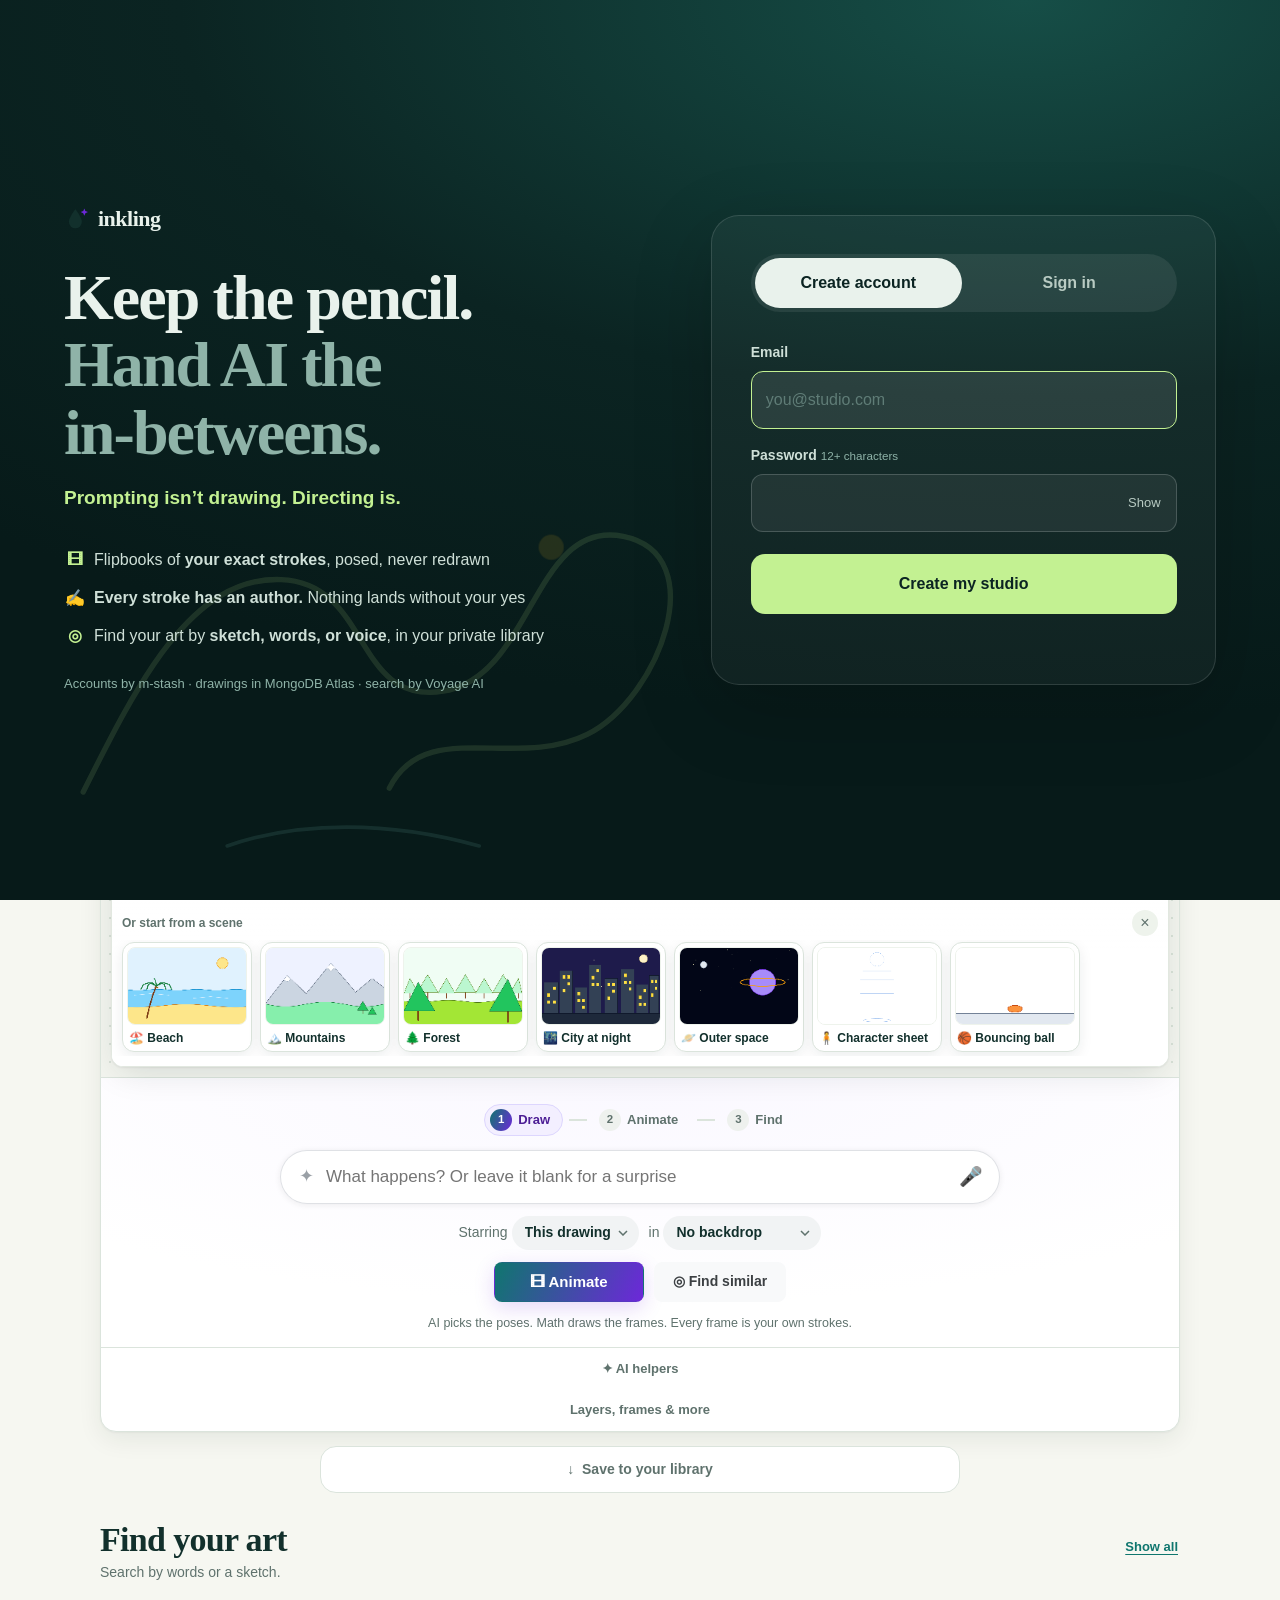
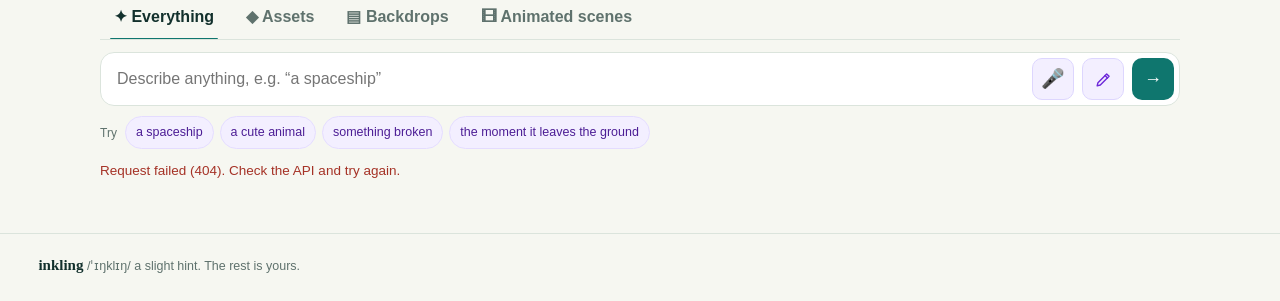
==== studio.html @ b70d3c66 "Draw → Animate → Find: one rhythm, one primary button, a calmer phone layout - A three-step guide ab" ====
<!DOCTYPE html>
<html lang="en">
<head>
  <meta charset="UTF-8">
  <meta name="viewport" content="width=device-width, initial-scale=1, viewport-fit=cover">
  <meta name="theme-color" content="#f6f7f1">
  <meta name="description" content="Keep the pencil. Hand AI the in-betweens. Inkling poses your own strokes into flipbooks, finds your art by sketch, and shows who made every line.">
  <title>Inkling: AI that works for your pencil</title>
  <link rel="canonical" href="__ORIGIN__/">
  <meta name="keywords" content="AI animation, flipbook, drawing app, sketch search, AI art tools for artists, MongoDB Atlas Vector Search, Voyage AI, multimodal embeddings, Gemini">
  <script type="application/ld+json">{"@context":"https://schema.org","@type":"WebApplication","name":"Inkling","alternateName":"Inkling: AI that works for your pencil","url":"__ORIGIN__/","image":"__ORIGIN__/og.png","applicationCategory":"DesignApplication","operatingSystem":"Any (web browser)","browserRequirements":"A modern browser; works with finger, stylus, or mouse","description":"Keep the pencil. Hand AI the in-betweens. Inkling poses your own strokes into flipbooks, finds your art by sketch with Voyage AI and MongoDB Atlas Vector Search, and shows who made every line.","featureList":["Flipbooks of your exact strokes: Gemini picks the keyframes, math fills the in-betweens","Search your sketchbook by drawing or words (Voyage AI multimodal embeddings + MongoDB Atlas Vector Search)","Every stroke has an author: a live meter of your hand vs AI drafts","Non-destructive AI takes: compare, branch, keep, undo","Free effects (snow, rain, sparkles, confetti, bubbles) drawn by code","The Lab: edit any flipbook as p5.js code, or have AI write a sketch over your strokes"],"isAccessibleForFree":true,"sameAs":["https://github.com/ranfysvalle02/mdb-animations"]}</script>
  <meta property="og:type" content="website">
  <meta property="og:site_name" content="Inkling">
  <meta property="og:url" content="__ORIGIN__/">
  <meta property="og:title" content="Inkling: AI that works for your pencil">
  <meta property="og:description" content="You draw the moments that matter. AI handles everything in between: flipbooks of your exact strokes, never redrawn; search by sketch; every stroke has an author.">
  <meta property="og:image" content="__ORIGIN__/og.png">
  <meta property="og:image:width" content="1200">
  <meta property="og:image:height" content="630">
  <meta property="og:image:alt" content="Inkling on a phone: the drawing studio, and Little Fox replayed stroke by stroke at 89% your hand">
  <meta name="twitter:card" content="summary_large_image">
  <meta name="twitter:title" content="Inkling: AI that works for your pencil">
  <meta name="twitter:description" content="Keep the pencil. Hand AI the in-betweens. AI that choreographs your strokes instead of redrawing them.">
  <meta name="twitter:image" content="__ORIGIN__/og.png">
  <link rel="icon" href="data:image/svg+xml,%3Csvg xmlns='http://www.w3.org/2000/svg' viewBox='0 0 32 32'%3E%3Cpath d='M14 4C14 4 6 14 6 19.5a8 8 0 0 0 16 0C22 14 14 4 14 4z' fill='%23123b38'/%3E%3Cpath d='M25 3l1.3 3.2 3.2 1.3-3.2 1.3-1.3 3.2-1.3-3.2-3.2-1.3 3.2-1.3z' fill='%237c3aed'/%3E%3C/svg%3E">
  <link rel="manifest" href="/manifest.webmanifest">
  <link rel="apple-touch-icon" href="/icons/apple-touch-icon.png">
  <meta name="apple-mobile-web-app-capable" content="yes">
  <meta name="mobile-web-app-capable" content="yes">
  <meta name="apple-mobile-web-app-title" content="Inkling">
  <meta name="apple-mobile-web-app-status-bar-style" content="default">
  <link rel="stylesheet" href="/studio.css">
  <script src="/studio.js" defer></script>
</head>
<body>
  <header class="topbar">
    <a class="brand" href="/" aria-label="Inkling home">
      <svg class="brand-mark" viewBox="0 0 32 32" aria-hidden="true"><path d="M14 4C14 4 6 14 6 19.5a8 8 0 0 0 16 0C22 14 14 4 14 4z"/><path class="brand-spark" d="M25 3l1.3 3.2 3.2 1.3-3.2 1.3-1.3 3.2-1.3-3.2-3.2-1.3 3.2-1.3z"/></svg>
      <span class="wordmark">inkling</span>
    </a>
    <button type="button" id="finder-open" data-online class="finder-trigger" aria-label="Search your art" aria-keyshortcuts="Meta+K Control+K /" aria-haspopup="dialog"><svg viewBox="0 0 24 24" aria-hidden="true"><circle cx="11" cy="11" r="6.5"/><path d="M16 16l4.5 4.5"/></svg><span>Search your art</span><kbd>&#8984;K</kbd></button>
    <span class="connection" data-tip="Your library|Saved in MongoDB Atlas. Searched by meaning with Voyage AI. AI drafts by Gemini."><span id="connection-dot" class="dot"></span><span id="connection">Connecting...</span></span>
    <button type="button" id="help-open" class="help-button" aria-label="How Inkling keeps you in control">?</button>
    <button type="button" id="account-button" data-online class="account-button" aria-label="Your account" aria-haspopup="menu" aria-expanded="false" hidden><span id="account-initial">?</span></button>
    <div id="account-menu" class="account-menu" role="menu" hidden>
      <p class="account-email" id="account-email"></p>
      <p class="account-counts" id="account-counts"></p>
      <p class="account-budget" id="account-budget" hidden></p>
      <p class="account-note">Your library is private to you.</p>
      <button type="button" id="sign-out" class="pill" role="menuitem">Sign out</button>
    </div>
    <button type="button" id="menu-open" class="menu-button" aria-label="Open menu" aria-haspopup="dialog" aria-controls="menu"><span></span><span></span><span></span></button>
  </header>

  <dialog id="menu" class="menu" aria-label="Menu">
    <div class="menu-head">
      <span class="wordmark">inkling</span>
      <button type="button" id="menu-close" class="menu-close" aria-label="Close menu">&times;</button>
    </div>
    <nav class="menu-list" aria-label="Go to">
      <button type="button" data-go="draw" style="--i:0"><span class="menu-icon">&#9999;&#65039;</span><span><b>Draw</b><small>Back to your canvas</small></span></button>
      <button type="button" data-go="starters" style="--i:1"><span class="menu-icon">&#10024;</span><span><b>Starters</b><small>A beach, outer space, a character sheet</small></span></button>
      <button type="button" data-go="ai" data-online style="--i:2"><span class="menu-icon">&#10022;</span><span><b>AI helpers</b><small>Sketch a start, refine, fix a spot, variations</small></span></button>
      <button type="button" data-go="lab" style="--i:3"><span class="menu-icon">&#10216;/&#10217;</span><span><b>Lab</b><small>Your strokes as code: 3D, Processing, AI-written sketches</small></span></button>
      <button type="button" data-go="tools" style="--i:3"><span class="menu-icon">&#9636;</span><span><b>Layers &amp; frames</b><small>Layers, flipbook frames, download</small></span></button>
      <button type="button" data-go="save" data-online style="--i:4"><span class="menu-icon">&#8595;</span><span><b>Save to your library</b><small>Name it, tag it, share it</small></span></button>
      <button type="button" data-go="find" data-online style="--i:5"><span class="menu-icon">&#9678;</span><span><b>Find your art</b><small>Search by words, voice, or a sketch</small></span></button>
      <button type="button" data-go="help" style="--i:6"><span class="menu-icon">?</span><span><b>How it works</b><small>You draw. AI assists. You decide.</small></span></button>
      <button type="button" data-go="hood" style="--i:7"><span class="menu-icon">&#9881;</span><span><b>Under the hood</b><small>Voyage AI, MongoDB Atlas, Gemini, in plain words</small></span></button>
      <button type="button" data-go="install" id="menu-install" style="--i:8" hidden><span class="menu-icon">&#128242;</span><span><b>Install Inkling</b><small>On your home screen. Draws even in airplane mode</small></span></button>
    </nav>
    <div class="menu-foot" style="--i:8">
      <p id="menu-account" class="menu-account"></p>
      <p id="menu-status" class="menu-status"></p>
      <button type="button" id="menu-sign-out" data-online class="pill" hidden>Sign out</button>
    </div>
  </dialog>

  <main>
    <section class="hero">
      <h1>Keep the pencil. <span>Hand AI the <i class="nb">in-betweens.</i></span></h1>
      <p class="hero-sub">You draw the moments that matter. AI handles everything in between.</p>
      <ul class="hero-rules" aria-label="The three rules">
        <li><button type="button" data-rule="motion" data-tip="Choreography, not replacement|Gemini picks the poses; plain math moves your actual strokes. Your line never goes through a filter.">&#127902; Choreography, not replacement</button></li>
        <li><button type="button" data-rule="author" data-tip="Every stroke has an author|AI drafts stay blue-pencil until you keep them. Lines moved by code are yours only when you sign them. The meter shows the split.">&#9997; Every stroke has an author</button></li>
        <li><button type="button" data-rule="memory" data-tip="Your sketchbook, remembered|Draw a rough shape to find matching work in your private library. No tagging, no folders.">&#9678; Your sketchbook, remembered</button></li>
      </ul>
    </section>

    <section class="studio" aria-labelledby="canvas-heading">
      <h2 id="canvas-heading" class="sr-only">Canvas</h2>
      <div class="canvas-card">
        <div class="toolbar" role="toolbar" aria-label="Drawing tools">
          <div class="tools" role="group" aria-label="Tool">
            <button type="button" class="tool" data-tool="pen" aria-pressed="true" aria-label="Pen" data-tip="Pen &middot; B|Pressure-sensitive with a stylus."><svg viewBox="0 0 24 24" aria-hidden="true"><path d="M4 20l4-1L19 8l-3-3L5 16z"/><path d="M14 7l3 3"/></svg></button>
            <button type="button" class="tool" data-tool="eraser" aria-pressed="false" aria-label="Eraser" data-tip="Eraser &middot; E|Only erases the selected layer."><svg viewBox="0 0 24 24" aria-hidden="true"><path d="M3 16l9-9 6 6-6 6H7z"/><path d="M8 11l6 6M13 19h8"/></svg></button>
            <button type="button" class="tool" data-tool="line" aria-pressed="false" aria-label="Line" data-tip="Line &middot; L|Shift snaps to 45&deg;."><svg viewBox="0 0 24 24" aria-hidden="true"><path d="M5 19L19 5"/></svg></button>
            <button type="button" class="tool" data-tool="rect" aria-pressed="false" aria-label="Rectangle" data-tip="Rectangle &middot; R|Shift for a square."><svg viewBox="0 0 24 24" aria-hidden="true"><rect x="4" y="6" width="16" height="12" rx="1"/></svg></button>
            <button type="button" class="tool" data-tool="ellipse" aria-pressed="false" aria-label="Ellipse" data-tip="Ellipse &middot; O|Shift for a circle."><svg viewBox="0 0 24 24" aria-hidden="true"><ellipse cx="12" cy="12" rx="8" ry="6"/></svg></button>
            <button type="button" class="tool" data-tool="move" aria-pressed="false" aria-label="Select and move" data-tip="Select &amp; move &middot; V|Tap anything you drew or placed to grab it. Drag to move; pull the corner to resize."><svg viewBox="0 0 24 24" aria-hidden="true"><path d="M12 3v18M3 12h18M12 3l-3 3M12 3l3 3M12 21l-3-3M12 21l3-3M3 12l3-3M3 12l3 3M21 12l-3-3M21 12l-3 3"/></svg></button>
            <button type="button" class="tool stamp-tool" data-tool="stamp" aria-pressed="false" aria-expanded="false" aria-controls="kit" aria-label="Shapes and brushes" data-tip="Shapes &amp; brushes &middot; K|Stars, leaves, clouds, figures, and your own art as a brush. Tap to stamp, drag to scatter."><canvas id="stamp-icon" width="48" height="48" aria-hidden="true"></canvas></button>
            <button type="button" class="tool spark-tool" data-online data-tool="spark" aria-pressed="false" aria-label="Fix a spot with AI" data-tip="Fix a spot &middot; S|Box a stuck spot (an eye, a hand). AI suggests a few strokes. You accept or skip.">&#10022;</button>
          </div>
          <div class="history" role="group" aria-label="History"><button type="button" id="undo" class="icon-button" disabled aria-label="Undo" data-tip="Undo &middot; Cmd/Ctrl+Z">&#8630;</button><button type="button" id="redo" class="icon-button" disabled aria-label="Redo" data-tip="Redo &middot; Shift+Cmd/Ctrl+Z">&#8631;</button></div>
          <button type="button" id="focus-toggle" class="focus-button" aria-label="Focus mode" aria-pressed="false" data-tip="Focus &middot; F|Full-screen canvas for finger and pencil. Esc to leave."><svg viewBox="0 0 24 24" aria-hidden="true"><path d="M4 9V4h5M20 9V4h-5M4 15v5h5M20 15v5h-5"/></svg><span>Focus</span></button>
          <button type="button" id="lab-open" class="focus-button lab-button" aria-label="Open the Lab" data-tip="Lab &middot; L|Your strokes as code: 3D, presets, and AI-written p5.js you can read and edit. Bake it back into frames."><svg viewBox="0 0 24 24" aria-hidden="true"><path d="M8 7l-5 5 5 5M16 7l5 5-5 5M13.5 4l-3 16"/></svg><span>Lab</span></button>
          <div class="toolbar-row">
            <div class="swatches" id="swatches" role="group" aria-label="Ink colors">
              <button type="button" class="ink-dot" data-color="#123b38" aria-label="Ink" aria-pressed="true" style="--c:#123b38"></button>
              <button type="button" class="ink-dot" data-color="#dc2626" aria-label="Red" aria-pressed="false" style="--c:#dc2626"></button>
              <button type="button" class="ink-dot" data-color="#f97316" aria-label="Orange" aria-pressed="false" style="--c:#f97316"></button>
              <button type="button" class="ink-dot" data-color="#eab308" aria-label="Yellow" aria-pressed="false" style="--c:#eab308"></button>
              <button type="button" class="ink-dot" data-color="#16a34a" aria-label="Green" aria-pressed="false" style="--c:#16a34a"></button>
              <button type="button" class="ink-dot" data-color="#2563eb" aria-label="Blue" aria-pressed="false" style="--c:#2563eb"></button>
              <button type="button" class="ink-dot" data-color="#ffffff" aria-label="White" aria-pressed="false" style="--c:#ffffff"></button>
              <label class="swatch" data-tip="Any color"><input type="color" id="ink" value="#123b38" aria-label="Pick any ink color"></label>
            </div>
            <label class="fill-control" data-tip="Fill|Fills rectangles and ellipses."><input type="checkbox" id="fill-on" aria-label="Fill shapes"><span>Fill</span><input type="color" id="fill-color" value="#c3f192" aria-label="Fill color"></label>
            <label class="size-control" data-tip="Size &middot; [ ]"><input id="width" type="range" min="1" max="40" value="6" aria-label="Brush size"><output id="width-value" for="width">6</output></label>
            <span class="toolbar-spacer"></span>
            <span id="guide-controls" class="guide-controls" hidden><button type="button" id="guides-toggle" class="icon-button" aria-pressed="true">Guides (0)</button><button type="button" id="guides-clear" class="icon-button" aria-label="Remove trace guides">&times;</button></span>
            <button type="button" id="clear" class="icon-button" aria-label="Clear canvas" data-tip="Clear|Fresh canvas. Undo brings it back.">&#10005;</button>
            <button type="button" id="layers-toggle" class="icon-button layers-toggle" aria-expanded="false" aria-controls="layers-panel" data-tip="Layers|Like sheets of tracing paper.">&#9636; <span id="layers-count">1</span></button>
          </div>
        </div>

        <div class="canvas-body">
          <div class="canvas-frame" id="canvas-frame">
            <canvas id="drawing" width="1000" height="650" aria-label="Drawing canvas. Draw with a pen, finger, or mouse.">Your browser needs canvas support to draw.</canvas>
            <canvas id="overlay" width="1000" height="650" aria-hidden="true"></canvas>
            <div id="brush-cursor" class="brush-cursor" aria-hidden="true" hidden></div>
            <button type="button" id="wand" class="wand-fab" aria-label="Magic wand: a nudge to get going" data-tip="Magic wand &middot; W|Stuck, or just starting? A playful prompt, a creative rule, a timer. Your hand does the rest.">&#129668;</button>
            <div id="flow-banner" class="flow-banner" role="status" hidden><span id="flow-text"></span><b id="flow-clock"></b><span id="flow-actions" class="flow-actions"></span><button type="button" id="flow-stop" aria-label="Stop the flow timer">&times;</button><i id="flow-bar" aria-hidden="true"></i></div>
            <p class="rotate-hint" aria-hidden="true">&#10227; Turn your phone sideways for a bigger page</p>
            <button type="button" id="authorship" class="authorship" hidden data-tip="Who made this|Strokes by your hand vs. AI drafts you accepted. Tap for the full breakdown."></button>
            <button type="button" id="layer-hud" class="layer-hud" data-tip="You're on this layer|New ink lands here. Tap to see every layer." hidden></button>
            <form id="spark-popover" class="popover" hidden>
              <label class="sr-only" for="spark-prompt">What should AI fix here?</label>
              <div class="voice-input"><input id="spark-prompt" maxlength="300" autocomplete="off" placeholder="What's wrong? e.g. &ldquo;make the eye look left&rdquo;"><button type="button" class="voice-button" data-voice-for="spark-prompt" aria-label="Speak a fix" hidden>&#127908;</button></div>
              <div class="popover-actions">
                <button type="submit" id="spark-strokes" class="pill primary" data-tip="Strokes &middot; Enter|A few editable lines in your ink.">&#10022; Fix it</button>
                <button type="button" id="spark-guide" class="pill" data-tip="Trace guide &middot; Shift+Enter|A faint picture to trace. Never saved.">Trace guide</button>
                <button type="button" id="spark-cancel" class="pill ghost" aria-label="Cancel">&times;</button>
              </div>
            </form>
            <div id="spark-tray" class="tray" role="status" aria-live="polite" hidden></div>
            <div id="starter-strip" class="starter-strip" aria-hidden="true">
              <div class="starter-strip-head"><b>Or start from a scene</b><button type="button" id="starter-skip" class="starter-skip" aria-label="Hide starters">&times;</button></div>
              <div id="starter-list" class="starter-list" role="list"></div>
            </div>
          </div>

          <aside class="layers" id="layers-panel" aria-labelledby="layers-heading">
            <div class="layers-head"><h3 id="layers-heading">Layers</h3><button type="button" id="layer-scope" class="layer-scope" aria-pressed="true" hidden data-tip="Edit every frame|Show, hide, move, resize, rename, add, or delete a layer in every frame of the animation at once. Tap for this frame only.">All frames</button><button type="button" id="layer-add" class="icon-button" aria-label="New layer" data-tip="New layer">+</button></div>
            <ol id="layer-list" class="layer-list" aria-label="Layers, top to bottom"></ol>
            <div class="layer-props">
              <label for="layer-opacity">Opacity <output id="layer-opacity-value" for="layer-opacity">100%</output></label>
              <input type="range" id="layer-opacity" min="0" max="100" value="100">
              <div class="layer-actions">
                <button type="button" id="layer-up" aria-label="Move layer up" data-tip="Move up">&#8593;</button>
                <button type="button" id="layer-down" aria-label="Move layer down" data-tip="Move down">&#8595;</button>
                <button type="button" id="layer-copy" data-tip="Duplicate &middot; Cmd/Ctrl+D|Make an editable copy of this layer.">Duplicate</button>
                <button type="button" id="layer-brush" data-tip="Use as brush|Turn this layer into a stamp brush: your own art, as many times as you like.">&#128396; Brush</button>
                <button type="button" id="layer-delete" data-tip="Delete layer|Undo brings it back.">Delete</button>
              </div>
            </div>
          </aside>
        </div>
        <div id="kit" class="nudge kit" role="dialog" aria-labelledby="kit-title" hidden>
          <div class="nudge-head"><p id="kit-title" class="eyebrow">&#10022; Shapes &amp; brushes</p><button type="button" id="kit-close" class="close" aria-label="Close">&times;</button></div>
          <div id="kit-body" class="kit-body"></div>
          <p class="nudge-fine">Tap to stamp, drag to scatter. Your ink color, your size. Plain geometry, no AI.</p>
        </div>
        <div id="nudge" class="nudge" role="dialog" aria-labelledby="nudge-title" hidden>
          <div class="nudge-head"><p id="nudge-kicker" class="eyebrow">&#129668; A little nudge</p><button type="button" id="nudge-close" class="close" aria-label="Close">&times;</button></div>
          <h3 id="nudge-title" class="nudge-prompt"></h3>
          <p id="nudge-rule" class="nudge-rule"></p>
          <div class="nudge-time" role="radiogroup" aria-label="Flow timer">
            <button type="button" role="radio" data-seconds="60" aria-checked="false">1 min</button>
            <button type="button" role="radio" data-seconds="120" aria-checked="true">2 min</button>
            <button type="button" role="radio" data-seconds="300" aria-checked="false">5 min</button>
            <button type="button" role="radio" data-seconds="0" aria-checked="false">No timer</button>
          </div>
          <div class="nudge-actions">
            <button type="button" id="nudge-go" class="scene-go primary">&#9999;&#65039; Go</button>
            <button type="button" id="nudge-again" class="scene-go">&#8635; Another</button>
            <button type="button" id="nudge-ai" class="scene-go"></button>
          </div>
          <p class="nudge-fine">Just a nudge. Your hand does the rest.</p>
        </div>
        <section class="scene-maker" aria-labelledby="scene-maker-heading">
          <h3 id="scene-maker-heading" class="sr-only">Bring it to life</h3>
          <form id="scene-direct" autocomplete="off">
            <label class="sr-only" for="scene-prompt">What happens?</label>
            <ol id="rhythm" class="rhythm" aria-label="Draw, animate, find">
              <li><button type="button" data-step="draw" data-tip="Draw|Pen, finger, or stylus. Or start from a scene."><b>1</b>Draw</button></li>
              <li><button type="button" data-step="animate" data-tip="Animate|Say what happens. AI picks the poses; math draws the frames."><b>2</b>Animate</button></li>
              <li><button type="button" data-step="find" data-tip="Find|Search your art by words, a sketch, or code. Voyage AI + MongoDB Atlas."><b>3</b>Find</button></li>
            </ol>
            <div id="scene-who" class="scene-who" role="group" aria-label="Who your words reach" hidden></div>
            <div class="scene-pill">
              <span class="scene-spark" aria-hidden="true">&#10022;</span>
              <input id="scene-prompt" maxlength="300" enterkeyhint="go" placeholder="What happens? Or leave it blank for a surprise">
              <button type="button" class="voice-button" data-voice-for="scene-prompt" aria-label="Speak it" hidden>&#127908;</button>
            </div>
            <p id="scene-read" class="scene-read" aria-live="polite" hidden></p>
            <div id="takes" class="takes" role="group" aria-label="Takes" hidden></div>
            <div id="scene-fx" class="scene-fx" role="group" aria-label="Instant changes, no AI" hidden></div>
            <div id="scene-picks" class="scene-picks">
              <label><span>Starring</span><select id="scene-star"><option value="">This drawing</option></select></label>
              <label><span>in</span><select id="scene-backdrop" aria-label="Backdrop" aria-describedby="backdrop-status"><option value="">No backdrop</option></select></label>
            </div>
            <div class="scene-actions">
              <button type="submit" id="dock-animate" class="scene-go primary" hidden>&#10022; Change it</button>
              <button type="submit" id="go-flipbook" class="scene-go primary" data-style="art" data-tip="Animate · Enter|A flipbook of your exact strokes: AI picks the poses, math draws the frames, nothing is redrawn.">&#127902; Animate</button>
              <button type="button" id="dock-similar" data-online class="scene-go" data-tip="Find similar|Your drawing is the search, or type words above. Voyage AI embeddings in MongoDB Atlas.">&#9678; Find similar</button>
            </div>
            <p id="scene-style-note" class="scene-style-note">AI picks the poses. Math draws the frames. Every frame is your own strokes.</p>
            <p id="pipeline" class="pipeline" role="status" aria-live="polite" hidden><span id="pipeline-title"></span> <button type="button" id="pipeline-close" class="link-button" aria-label="Hide status">&times;</button></p>
            <p id="drawing-status" class="status" role="status" aria-live="polite"></p>
            <span id="backdrop-status" class="status" role="status" aria-live="polite"></span>
          </form>
        </section>
        <details id="ai-tools" data-online class="ai-tools">
          <summary>&#10022; AI helpers</summary>
          <form id="ai-bar" class="ai-bar" autocomplete="off">
            <div class="ai-modes" role="radiogroup" aria-label="What should AI do?">
              <button type="button" role="radio" data-mode="refine" aria-checked="false">&#10022; Refine</button>
              <button type="button" role="radio" data-mode="sketch" aria-checked="true">Sketch<span class="long"> a layer</span></button>
              <button type="button" role="radio" data-mode="fix" aria-checked="false">Fix a spot</button>
              <button type="button" role="radio" data-mode="vary" aria-checked="false"><span class="long">Grow </span>variations</button>
            </div>
            <div class="ai-input">
              <span class="ai-spark" aria-hidden="true">&#10022;</span>
              <label class="sr-only" for="ai-prompt">Ask AI</label>
              <input id="ai-prompt" maxlength="200" enterkeyhint="go" placeholder="Describe a starting point">
              <button type="button" class="voice-button" data-voice-for="ai-prompt" aria-label="Speak to AI" hidden>&#127908;</button>
              <button type="submit" id="ai-go" class="ai-go" aria-label="Ask AI">&#8594;</button>
            </div>
            <div class="examples ai-examples" id="ai-examples"></div>
            <p id="ai-hint" class="ai-hint"></p>
          </form>
        </details>
        <details class="advanced-tools" id="advanced-tools">
        <summary>Layers, frames &amp; more</summary>
        <div class="frames" id="frames">
          <button type="button" id="frame-play" class="frame-play" aria-label="Play" data-tip="Play &middot; Space|Flip through your frames. Tap the canvas to stop." hidden>&#9654;</button>
          <ol id="frame-list" class="frame-list" aria-label="Frames"></ol>
          <button type="button" id="animate-open" class="frame-add direct-open" data-tip="Direct it yourself|Pick who moves, add a backdrop or other assets, read the director's pitches, write your own direction, or use a free quick move.">&#127916; Direct&hellip;</button>
          <button type="button" id="explain-open" class="frame-add explain-open" hidden data-tip="How it moves|Keyframes, in-betweens, and spacing: how this shot works, on your own drawing.">&#9670; How</button>
          <button type="button" id="frame-add" class="frame-add" data-tip="New frame &middot; N|Copies this frame, like tracing on a lightbox. Change what moves. , and . step through frames.">+ Frame</button>
          <span id="frame-tools" class="frame-tools" hidden>
            <label class="onion" data-tip="Onion skin|The previous frame shows as a faint red ghost, so you can see the motion."><input type="checkbox" id="onion" checked> Onion</label>
            <select id="fps" aria-label="Speed in frames per second" data-tip="Speed|Frames per second. 12 is classic hand-drawn animation."><option value="4">4 fps</option><option value="6">6 fps</option><option value="8">8 fps</option><option value="12" selected>12 fps</option><option value="24">24 fps</option></select>
            <button type="button" id="frame-delete" class="icon-button" aria-label="Delete this frame" data-tip="Delete this frame|Undo brings it back.">&#128465;</button>
          </span>
        </div>
        <div class="canvas-foot"><span>Finger, stylus, or mouse. Stylus pressure works.</span><span class="foot-actions"><button type="button" id="starters-open" class="link-button" data-tip="Starters|Beach, mountains, a character sheet, a bouncing ball... Skip the blank page.">&#10024; Starters</button><button type="button" id="breakdown-open" class="link-button" data-tip="Breakdown|Take this canvas apart: frame by frame, layer by layer, asset by asset, and who made what.">&#128269; Breakdown</button><button type="button" id="download" class="link-button">Download PNG</button></span></div>
        </details>
      </div>

      <p class="offline-save" data-offline>&#9992; <b>Kept on this device.</b> No signal needed: your drawing survives a reload. It goes to your library when you&rsquo;re back online.</p>
      <details id="save-card" data-online class="save-card">
        <summary id="save-heading">Save to your library</summary>
        <div class="kind-switch" role="radiogroup" aria-label="Save as">
          <button type="button" role="radio" data-kind="asset" aria-checked="true">&#9670; Asset</button>
          <button type="button" role="radio" data-kind="shot" aria-checked="false">&#9635; Scene</button>
          <button type="button" role="radio" data-kind="idea" aria-checked="false" hidden>&#9998; Idea</button>
        </div>
        <p id="kind-hint" class="kind-hint"></p>
        <form id="save-form">
          <label for="title" id="title-label">Name</label><input id="title" maxlength="80" required>
          <div class="kind-fields" data-for="asset">
            <label for="asset-type">Type</label>
            <select id="asset-type"><option value="character">Character</option><option value="prop" selected>Prop</option><option value="environment">Backdrop</option><option value="fx">Effect</option><option value="other">Other</option></select>
          </div>
          <div class="kind-fields" data-for="shot" hidden>
            <details class="more-fields">
              <summary>Scene details <span>(optional)</span></summary>
            <div class="field-row">
              <div><label for="shot-project">Project</label><input id="shot-project" maxlength="40" value="demo" pattern="[A-Za-z0-9][A-Za-z0-9_.\-]*" title="Letters, numbers, _ . - (no spaces)"></div>
              <div><label for="shot-sequence">Sequence</label><input id="shot-sequence" maxlength="40" placeholder="SQ010" pattern="[A-Za-z0-9][A-Za-z0-9_.\-]*" title="Letters, numbers, _ . - (no spaces)"></div>
            </div>
            <div class="field-row">
              <div><label for="shot-status">Status</label><select id="shot-status"><option value="todo">To do</option><option value="in_progress">In progress</option><option value="review">In review</option><option value="approved">Approved</option></select></div>
              <div><label for="shot-assignee">Artist</label><input id="shot-assignee" maxlength="60" placeholder="Who's on it?"></div>
            </div>
            </details>
            <p id="shot-links" class="shot-links"></p>
          </div>
          <details class="more-fields">
            <summary>Notes &amp; tags <span>(optional)</span></summary>
            <label for="description">Notes</label><textarea id="description" rows="2" maxlength="2000" placeholder="Anything worth remembering"></textarea>
            <div class="tag-label"><label for="tag-input">Tags</label><button type="button" id="suggest-tags" class="link-button" data-tip="Suggest tags|AI looks at your drawing and suggests a few. Left empty, it tags on save.">&#10022; Suggest</button></div>
            <div class="tag-editor"><span id="tag-chips" class="chips"></span><input id="tag-input" maxlength="30" autocomplete="off" placeholder="add a tag"></div>
          </details>
          <button class="save-button" id="save" type="submit"><span id="save-label">Save asset</span></button>
          <button type="button" id="save-new" class="link-button save-new" hidden>Save as new instead</button>
          <button type="button" id="share-open" class="pill share-open" hidden data-tip="Share|A public link anyone can watch: your scene as a looping GIF, with how it moves explained.">&#128279; Share this scene</button>
        </form>
        <p class="fine-print" data-tip="Where your art goes|Saves go to MongoDB Atlas and Voyage AI (for search). AI sketches, fixes, and tags use Google Gemini. Only save what you're OK sharing with them.">Saved to MongoDB Atlas &middot; searched with Voyage AI &middot; drafts by Gemini</p>
      </details>
    </section>

    <section class="library" data-online aria-labelledby="library-heading">
      <div class="library-head">
        <div><h2 id="library-heading">Find your art</h2><p class="library-sub">Search by words or a sketch.</p></div>
        <button type="button" id="browse" class="link-button">Show all</button>
      </div>
      <div class="library-tabs" role="tablist" aria-label="Library">
        <button type="button" role="tab" id="tab-all" data-tab="all" aria-selected="true">&#10022; Everything</button>
        <button type="button" role="tab" id="tab-asset" data-tab="asset" aria-selected="false">&#9670; Assets</button>
        <button type="button" role="tab" id="tab-backdrop" data-tab="backdrop" aria-selected="false">&#9636; Backdrops</button>
        <button type="button" role="tab" id="tab-frame" data-tab="frame" aria-selected="false">&#127902; Animated scenes</button>
        <button type="button" role="tab" id="tab-shot" data-tab="shot" aria-selected="false" hidden>&#9635; Scenes</button>
        <button type="button" role="tab" id="tab-idea" data-tab="idea" aria-selected="false" hidden>&#9998; Ideas</button>
      </div>
      <form id="search-form" class="search-bar" role="search"><label class="sr-only" for="query">Search by describing it</label><input id="query" type="search" maxlength="500" required placeholder="Describe anything, e.g. &ldquo;a spaceship&rdquo;"><button type="button" class="voice-button" data-voice-for="query" aria-label="Speak a search" hidden>&#127908;</button><button type="button" id="search-sketch" class="search-sketch" aria-label="Search with my drawing" data-tip="Search with my drawing|What's on the canvas becomes the query. Doodle a rocket up high, find the frames where it's up high."><svg viewBox="0 0 24 24" aria-hidden="true"><path d="M4 20l4-1L19 8l-3-3L5 16z"/><path d="M14 7l3 3"/></svg></button><button class="search-go" type="submit" aria-label="Search">&#8594;</button></form>
      <div id="search-hints" class="search-hints" role="group" aria-label="Try a search"></div>
      <div id="asset-filters" class="filters asset-filters" role="group" aria-label="Filter assets by how they were made" hidden></div>
      <div id="frame-filters" class="filters frame-filters" hidden><label for="frame-asset">With</label><select id="frame-asset" aria-label="Only frames with this asset"><option value="">any asset</option></select></div>
      <div id="tag-filters" class="filters" role="group" aria-label="Filter by tag" hidden></div>
      <div id="status-filters" class="filters" role="group" aria-label="Filter scenes by status" hidden></div>
      <p id="library-status" class="status" role="status" aria-live="polite">Loading...</p>
      <div id="results" class="results"></div>
    </section>

    <dialog id="where-used" class="sheet" aria-labelledby="wu-title">
      <div class="sheet-head">
        <img id="wu-thumb" alt="">
        <div><p class="eyebrow">Where is it used?</p><h2 id="wu-title">Asset</h2><p id="wu-sub" class="muted"></p>
          <p class="wu-head-actions"><button type="button" id="wu-vary" class="mini ai-mini" data-tip="Variations|Plan lookalikes from it. AI edits its strokes; you keep and finish them.">&#10022; Variations</button><button type="button" id="wu-breakdown" class="mini" data-tip="Breakdown|Its layers, who made which strokes, and its full history.">&#128269; Breakdown</button></p></div>
        <button type="button" id="wu-close" class="close" aria-label="Close">&times;</button>
      </div>
      <div class="wu-summary" id="wu-summary" aria-live="polite"></div>
      <form id="wu-filters" class="wu-filters">
        <label>Scenes <select id="wu-status"><option value="open" selected>Not approved yet</option><option value="">All</option><option value="todo">To do</option><option value="in_progress">In progress</option><option value="review">In review</option><option value="approved">Approved</option></select></label>
        <label>Project <input id="wu-project" maxlength="40" placeholder="all" pattern="[A-Za-z0-9][A-Za-z0-9_.\-]*" title="Letters, numbers, _ . -"></label>
        <label>Sequence <input id="wu-sequence" maxlength="40" placeholder="all" pattern="[A-Za-z0-9][A-Za-z0-9_.\-]*" title="Letters, numbers, _ . -"></label>
        <button type="submit" class="pill">Apply</button>
      </form>
      <p id="wu-status-line" class="status" role="status" aria-live="polite"></p>

      <section class="wu-group" aria-labelledby="wu-linked-title">
        <div class="wu-group-head">
          <h3 id="wu-linked-title">&#128279; Used in <span id="wu-linked-count"></span></h3>
          <button type="button" id="wu-update-all" class="pill primary" hidden></button>
        </div>
        <p class="wu-explain">Scenes where you placed <b class="wu-name">it</b>. Like a shortcut to the original: when you redraw it, outdated scenes update in one tap.</p>
        <div id="wu-linked" class="wu-grid"></div>
      </section>

      <section class="wu-group" aria-labelledby="wu-similar-title">
        <div class="wu-group-head"><h3 id="wu-similar-title">&#128064; Looks like it <span id="wu-similar-count"></span></h3></div>
        <p class="wu-explain">Scenes with something that looks like <b class="wu-name">it</b>, but isn't linked. Like a reverse image search. Example: someone redrew the rocket in blue.</p>
        <div id="wu-similar" class="wu-grid"></div>
      </section>

      <section class="wu-group" aria-labelledby="wu-family-title">
        <div class="wu-group-head"><h3 id="wu-family-title">&#127793; Family <span id="wu-family-count"></span></h3></div>
        <p class="wu-explain">Its original and its variations. Exact lineage, recorded when they were made, like a family tree.</p>
        <div id="wu-family" class="wu-grid"></div>
      </section>

      <section class="wu-group" aria-labelledby="wu-assets-title">
        <div class="wu-group-head"><h3 id="wu-assets-title">&#129516; Similar assets <span id="wu-assets-count"></span></h3></div>
        <p class="wu-explain">Other assets that look like <b class="wu-name">it</b>. Spot duplicates before your library splits in two.</p>
        <div id="wu-assets" class="wu-grid"></div>
      </section>
    </dialog>

    <dialog id="animate-sheet" class="sheet animate-sheet" aria-labelledby="animate-title">
      <div class="sheet-head"><div><p class="eyebrow">&#127916; Animate</p><h2 id="animate-title">Make it move</h2><p class="muted">Up to 10 seconds, 8 frames a second. AI picks the poses (keyframes); the in-betweens are math. It moves <b>your</b> drawing and never redraws it. Every frame stays editable.</p></div><button type="button" id="animate-close" class="close" aria-label="Close">&times;</button></div>
      <section class="anim-step">
        <h3><span class="anim-num">1</span> The cast</h3>
        <div id="anim-subjects" class="anim-chips" role="group" aria-label="Layers that move"></div>
        <details class="anim-add" id="anim-add">
          <summary>+ Add an asset or a backdrop</summary>
          <p class="anim-label">Backdrop <small>where it happens</small></p>
          <div id="anim-backdrops" class="anim-chips"></div>
          <p class="anim-label">&#9670; Your assets <small>tap to drop one in</small></p>
          <p id="anim-cast-note" class="anim-cast-note"></p>
          <div id="anim-assets" class="anim-assets"></div>
        </details>
      </section>
      <section class="anim-step">
        <h3><span class="anim-num">2</span> Direct it <small>the director looks at your scene and pitches shots</small></h3>
        <div id="anim-ideas" class="anim-ideas" aria-live="polite"></div>
        <button type="button" id="anim-more" class="link-button anim-more" data-tip="New ideas|Another pitch from the director (one AI call).">&#8635; New ideas</button>
        <form id="anim-ai" class="anim-ai" autocomplete="off">
          <span class="ai-spark" aria-hidden="true">&#10022;</span>
          <label class="sr-only" for="anim-prompt">Describe the motion</label>
          <input id="anim-prompt" maxlength="300" placeholder="Or write your own: who moves, where, and what they do">
          <button type="button" class="voice-button" data-voice-for="anim-prompt" aria-label="Speak animation direction" hidden>&#127908;</button>
          <button type="submit" id="anim-go" class="ai-go" aria-label="Choreograph with AI">&#8594;</button>
        </form>
      </section>
      <section class="anim-step anim-length">
        <h3><span class="anim-num">3</span> How long?</h3>
        <div class="segmented" role="radiogroup" aria-label="Length">
          <button type="button" role="radio" data-seconds="3" aria-checked="false">3 s</button>
          <button type="button" role="radio" data-seconds="5" aria-checked="false">5 s</button>
          <button type="button" role="radio" data-seconds="10" aria-checked="true">10 s &middot; 80 frames</button>
        </div>
      </section>
      <details class="anim-step anim-quick">
        <summary><h3>&#9889; Quick moves <small>free, instant, 2&ndash;3 s, no AI</small></h3></summary>
        <div id="anim-presets" class="anim-presets"></div>
      </details>
      <p id="anim-status" class="muted" role="status" aria-live="polite"></p>
    </dialog>

    <dialog id="share-sheet" class="sheet share-sheet" aria-labelledby="share-title">
      <div class="sheet-head"><div><p class="eyebrow">&#128279; Share</p><h2 id="share-title">Show it off</h2><p class="muted">Anyone with the link can watch it and see how it moves. They can't edit it, or see the rest of your library.</p></div><button type="button" id="share-close" class="close" aria-label="Close">&times;</button></div>
      <img id="share-gif" class="share-gif" alt="Your scene, animated" hidden>
      <p id="share-status" class="muted" role="status" aria-live="polite"></p>
      <div id="share-ready" class="share-ready" hidden>
        <div class="share-link"><input id="share-url" readonly aria-label="Share link"><button type="button" id="share-copy" class="pill primary">Copy</button></div>
        <div class="share-actions">
          <button type="button" id="share-native" class="pill" hidden>&#8599; Share&hellip;</button>
          <a id="share-download" class="pill" download>&#11015; GIF</a>
          <a id="share-visit" class="pill" target="_blank" rel="noopener">Open page</a>
          <button type="button" id="share-stop" class="link-button">Stop sharing</button>
        </div>
        <p class="fine-print">A snapshot of the saved scene. Edit and share again to update it; the link stays the same.</p>
      </div>
    </dialog>

    <dialog id="explain-sheet" class="sheet explain-sheet" aria-labelledby="explain-title">
      <div class="sheet-head"><div><p class="eyebrow">&#9670; How it moves</p><h2 id="explain-title">Animation, demystified</h2><p class="muted">No magic: a few poses, and the frames in between.</p></div><button type="button" id="explain-close" class="close" aria-label="Close">&times;</button></div>
      <div id="explain-body" class="explain-body"></div>
      <label class="explain-toggle"><input type="checkbox" id="explain-math" checked> Show keyframes and spacing on the canvas during previews</label>
    </dialog>

    <dialog id="starters-sheet" class="sheet" aria-labelledby="starters-title">
      <div class="sheet-head"><div><p class="eyebrow">&#10024; Starters</p><h2 id="starters-title">Skip the blank page</h2><p class="muted">Every starter is plain, editable layers with an empty &ldquo;Draw here&rdquo; on top.</p></div><button type="button" id="starters-close" class="close" aria-label="Close">&times;</button></div>
      <div id="starters-grid" class="starters-grid"></div>
    </dialog>

    <dialog id="variations" class="sheet" aria-labelledby="var-title">
      <div class="sheet-head">
        <img id="var-thumb" alt="">
        <div><p class="eyebrow">&#10022; Variations</p><h2 id="var-title">Asset</h2><p class="muted">Draw it once. AI edits <b>your</b> strokes into lookalikes. You plan, pick, and finish them.</p></div>
        <button type="button" id="var-close" class="close" aria-label="Close">&times;</button>
      </div>
      <form id="var-goal-form" class="var-step">
        <p class="var-step-title"><span class="step-dot">1</span> What do you need them for?</p>
        <div class="var-goal-row">
          <label class="sr-only" for="var-goal">What are the variations for?</label>
          <input id="var-goal" minlength="3" maxlength="200" required autocomplete="off" placeholder="e.g. a battle: different weapons and poses">
          <button type="button" class="voice-button" data-voice-for="var-goal" aria-label="Speak a variation idea" hidden>&#127908;</button>
          <label class="sr-only" for="var-count">How many</label>
          <select id="var-count"><option>2</option><option>3</option><option>4</option><option selected>6</option><option>8</option><option>9</option></select>
          <button type="submit" class="pill primary" id="var-plan">Plan them</button>
        </div>
        <div class="examples" id="var-examples">
          <button type="button" class="example">a battle: different weapons and poses</button>
          <button type="button" class="example">a crowd: different builds and outfits</button>
          <button type="button" class="example">expressions: happy, angry, scared</button>
          <button type="button" class="example">wear and tear: new, dented, wrecked</button>
        </div>
      </form>
      <section id="var-plan-step" class="var-step" hidden>
        <p class="var-step-title"><span class="step-dot">2</span> The plan. Edit any line. AI follows it exactly.</p>
        <ol id="var-plan-list" class="var-plan-list"></ol>
        <div class="var-actions"><button type="button" id="var-plan-add" class="pill">+ Add one</button><button type="button" id="var-draw" class="pill primary">&#10022; Draw them</button></div>
      </section>
      <section id="var-results-step" class="var-step" hidden>
        <div class="var-results-head">
          <p class="var-step-title"><span class="step-dot">3</span> Keep the ones you like. Finish them by hand.</p>
          <span class="var-actions"><button type="button" id="var-keep-all" class="pill" hidden>Keep all ready</button><button type="button" id="var-scene" class="pill primary" hidden></button></span>
        </div>
        <div id="var-results" class="var-grid"></div>
      </section>
      <p id="var-status" class="status" role="status" aria-live="polite"></p>
    </dialog>

    <dialog id="breakdown" class="sheet" aria-labelledby="bd-title">
      <div class="sheet-head">
        <div><p class="eyebrow">&#128269; Breakdown</p><h2 id="bd-title">This canvas</h2><p id="bd-sub" class="muted"></p></div>
        <button type="button" id="bd-close" class="close" aria-label="Close">&times;</button>
      </div>
      <div class="bd-top">
        <div class="bd-player">
          <canvas id="bd-canvas" width="1000" height="650" aria-label="Frame preview"></canvas>
          <div class="bd-player-bar"><button type="button" id="bd-play" class="pill" aria-label="Play frames">&#9654;</button><input type="range" id="bd-scrub" min="1" max="1" value="1" aria-label="Frame"><output id="bd-frame">1 / 1</output></div>
          <p id="bd-caption" class="bd-caption" aria-live="polite"></p>
        </div>
        <div class="bd-made">
          <h3>Who made it</h3>
          <div id="bd-bar" class="made-bar" role="img"></div>
          <ul id="bd-legend" class="made-legend"></ul>
          <p id="bd-origin" class="bd-origin" hidden></p>
          <details class="bd-behind">
            <summary>Behind the scenes <small>process replay &amp; art math</small></summary>
            <div class="bd-replay-bar"><button type="button" id="bd-replay" class="pill primary" data-tip="Watch it being made|Replays this frame stroke by stroke, in the order it was drawn. AI strokes are called out.">&#9998; Watch it being made</button><button type="button" id="bd-export" class="pill" data-tip="Save replay|A short video of this drawing being made, stroke by stroke, with your hand share at the end. Proof of the hand, ready for a portfolio.">&#11015; Save replay</button></div>
            <div id="bd-math" class="art-math"></div>
          </details>
        </div>
      </div>
      <section class="wu-group" id="bd-motion-group" hidden>
        <div class="wu-group-head"><h3>&#127916; How it moves</h3><button type="button" id="bd-motion-explain" class="pill">&#9670; Explain</button></div>
        <p id="bd-motion-line" class="wu-explain"></p>
        <ol id="bd-motion" class="beats"></ol>
      </section>
      <section class="wu-group">
        <div class="wu-group-head"><h3>&#127902; Frame by frame, layer by layer</h3></div>
        <p class="wu-explain">Like an animator's exposure sheet: each row is a layer, each column a frame. &#9670; = placed asset, &#10022; = has AI strokes.</p>
        <div class="xsheet-wrap"><table id="bd-xsheet" class="xsheet"></table></div>
      </section>
      <section class="wu-group" id="bd-assets-group">
        <div class="wu-group-head"><h3>&#9670; Asset by asset</h3></div>
        <div id="bd-assets" class="bd-assets"></div>
      </section>
      <section class="wu-group" id="bd-evolution-group" hidden>
        <div class="wu-group-head"><h3>&#128200; Evolution</h3></div>
        <p class="wu-explain">Every saved version, from the first doodle on. Tap one to see it.</p>
        <div id="bd-evolution" class="evolution"></div>
      </section>
      <section class="wu-group">
        <div class="wu-group-head"><h3>&#128220; How it got here</h3></div>
        <p class="wu-explain">The audit trail: every AI suggestion you took or skipped, placements, frames, versions, and status changes.</p>
        <ol id="bd-history" class="timeline"></ol>
      </section>
    </dialog>

    <dialog id="gate" class="gate" aria-labelledby="gate-title">
      <div class="gate-art" aria-hidden="true">
        <svg viewBox="0 0 400 260"><path class="gate-line" pathLength="1" d="M40 200c30-60 60-120 110-118s40 70 90 62 50-96 100-86 20 90-20 110-90-10-110 30"/><path class="gate-line two" pathLength="1" d="M120 230c40-14 90-14 140 0"/><circle class="gate-dot" cx="300" cy="64" r="7"/></svg>
      </div>
      <div class="gate-layout">
        <section class="gate-story" aria-labelledby="gate-title">
          <div class="gate-brand"><svg class="brand-mark" viewBox="0 0 32 32" aria-hidden="true"><path d="M14 4C14 4 6 14 6 19.5a8 8 0 0 0 16 0C22 14 14 4 14 4z"/><path class="brand-spark" d="M25 3l1.3 3.2 3.2 1.3-3.2 1.3-1.3 3.2-1.3-3.2-3.2-1.3 3.2-1.3z"/></svg><span class="wordmark">inkling</span></div>
        <h2 id="gate-title">Keep the pencil. <span>Hand AI the <i class="nb">in-betweens.</i></span></h2>
        <p class="gate-promise">Prompting isn&rsquo;t drawing. Directing is.</p>
        <ul class="gate-perks">
          <li><b>&#127902;</b><span>Flipbooks of <b>your exact strokes</b>, posed, never redrawn</span></li>
          <li><b>&#9997;</b><span><b>Every stroke has an author.</b> Nothing lands without your yes</span></li>
          <li><b>&#9678;</b><span>Find your art by <b>sketch, words, or voice</b>, in your private library</span></li>
        </ul>
        <p class="gate-fine">Accounts by m-stash &middot; drawings in MongoDB Atlas &middot; search by Voyage AI</p>
        </section>
        <div class="gate-card">
          <div class="gate-tabs" role="tablist" aria-label="Account">
            <button type="button" role="tab" id="gate-tab-signup" data-gate="signup" aria-selected="true">Create account</button>
            <button type="button" role="tab" id="gate-tab-login" data-gate="login" aria-selected="false">Sign in</button>
          </div>
          <form id="gate-form" class="gate-form" novalidate>
            <label for="gate-email">Email</label>
            <input id="gate-email" type="email" autocomplete="email" inputmode="email" required placeholder="you@studio.com">
            <label for="gate-password">Password <small id="gate-pw-hint">12+ characters</small></label>
            <div class="gate-pw">
              <input id="gate-password" type="password" autocomplete="new-password" required minlength="12" maxlength="72">
              <button type="button" id="gate-reveal" class="gate-reveal" aria-label="Show password" aria-pressed="false">Show</button>
            </div>
            <button type="submit" id="gate-submit" class="gate-submit">Create my studio</button>
            <p id="gate-status" class="gate-status" role="status" aria-live="polite"></p>
          </form>
        </div>
      </div>
    </dialog>

    <dialog id="welcome" class="sheet welcome" aria-labelledby="welcome-title">
      <div class="sheet-head"><div><p class="eyebrow">&#10024; Your studio is ready</p><h2 id="welcome-title">How do you want to start?</h2><p class="muted">Your library is private: only you can see, search, or change it.</p></div><button type="button" id="welcome-close" class="close" aria-label="Close">&times;</button></div>
      <div class="welcome-choices">
        <button type="button" id="welcome-demo" class="welcome-choice primary">
          <span class="welcome-icon" aria-hidden="true">&#129418;</span>
          <b>Start with the demo library</b>
          <span>Try a private collection of art and scenes. Change anything.</span>
        </button>
        <button type="button" id="welcome-fresh" class="welcome-choice">
          <span class="welcome-icon" aria-hidden="true">&#9999;&#65039;</span>
          <b>Start fresh</b>
          <span>A blank page, with starters (beach, mountains, a character sheet) one tap away.</span>
        </button>
      </div>
      <p id="welcome-status" class="muted" role="status" aria-live="polite"></p>
    </dialog>

    <dialog id="help" class="sheet" aria-labelledby="help-title">
      <div class="sheet-head"><div><p class="eyebrow">How Inkling keeps you in control</p><h2 id="help-title">You draw. AI assists. You decide.</h2><p class="muted">Every AI step is a draft: compare it, keep it, or toss it. Your lines are never the price of admission.</p></div><button type="button" id="help-close" class="close" aria-label="Close">&times;</button></div>
      <ol class="help-flow">
        <li><b>&#9999;&#65039; Draw it once</b><span>A character, prop, or backdrop. It&rsquo;s saved as strokes, not pixels, and tagged so you can find it later.</span><i>&ldquo;Red Rocket&rdquo;</i></li>
        <li><b>&#127902; Direct it</b><span>Aim at a layer and say what happens. Gemini picks the poses; math draws the frames. Every animation is saved as p5.js code you can open.</span><i>&ldquo;make it snow&rdquo;</i></li>
        <li><b>&#9678; Find it again</b><span>Your drawing is the search. Voyage AI and MongoDB Atlas find look-alikes in your private library.</span><i>&ldquo;a rocket in the sky&rdquo;</i></li>
      </ol>
      <h3 class="help-sub flow-keys">Stay in flow</h3>
      <dl class="shortcuts">
        <div><dt><kbd>B</kbd> <kbd>E</kbd> <kbd>V</kbd> <kbd>K</kbd></dt><dd>Pen, eraser, move, stamp brush</dd></div>
        <div><dt><kbd>1</kbd>&ndash;<kbd>7</kbd></dt><dd>Ink colors</dd></div>
        <div><dt><kbd>[</kbd> <kbd>]</kbd></dt><dd>Brush (and stamp) size</dd></div>
        <div><dt><kbd>&#8984;C</kbd> <kbd>&#8984;V</kbd> <kbd>&#8984;D</kbd></dt><dd>Copy, paste, duplicate a layer</dd></div>
        <div><dt><kbd>&#8984;Z</kbd> <kbd>&#8679;&#8984;Z</kbd></dt><dd>Undo, redo</dd></div>
        <div><dt><kbd>F</kbd></dt><dd>Focus: full-screen paper</dd></div>
        <div><dt><kbd>W</kbd></dt><dd>Magic wand: a nudge to get going</dd></div>
        <div><dt><kbd>A</kbd></dt><dd>Flipbook it</dd></div>
        <div><dt><kbd>L</kbd></dt><dd>Open the Lab (your strokes as code)</dd></div>
        <div><dt><kbd>&larr;</kbd> <kbd>&rarr;</kbd> <kbd>&#9166;</kbd> <kbd>Esc</kbd></dt><dd>Flip takes, keep one, discard</dd></div>
        <div><dt><kbd>?</kbd></dt><dd>This page</dd></div>
      </dl>
      <details class="more-fields">
      <summary>More studio tools</summary>
      <dl class="glossary">
        <div><dt>&#9670; Asset</dt><dd>A rubber stamp. Draw once, use anywhere.</dd></div>
        <div><dt>&#128396; Stamp brush</dt><dd>Any layer or asset becomes a brush. Your art, multiplied. No AI involved.</dd></div>
        <div><dt>&#9997; Your hand</dt><dd>The meter on the canvas: how much is yours vs. AI drafts you accepted.</dd></div>
        <div><dt>&#9635; Scene</dt><dd>One shot of your film, with a status and an artist.</dd></div>
        <div><dt>&#9636; Layer</dt><dd>Tracing paper. Draw on one without touching the rest.</dd></div>
        <div><dt>&#10022; AI sketch</dt><dd>Blue-pencil roughs. Trace them, tweak them, or toss them.</dd></div>
        <div><dt>&#128279; Used in</dt><dd>A shortcut to the original. Updates in one tap.</dd></div>
        <div><dt>&#128064; Looks like it</dt><dd>Reverse image search across scenes.</dd></div>
        <div><dt>&#129516; Similar assets</dt><dd>Near-duplicates in your library.</dd></div>
        <div><dt>&#127902; Flipbook</dt><dd>In-betweening without redrawing: your exact strokes, posed in motion. Saved as the p5.js code that draws it.</dd></div>
        <div><dt>&#9636; All frames</dt><dd>In an animation, hide, move, resize, add, or delete a layer once: every frame follows.</dd></div>
        <div><dt>&#10022; Talk to</dt><dd>Aim your words at one layer or a few. Everyone else keeps their motion.</dd></div>
        <div><dt>&#10216;/&#10217; Lab</dt><dd>Your strokes as numbers: 3D, Processing-style code, AI-written sketches you can read. Bake it back to frames.</dd></div>
        <div><dt>&#9997; Sign it</dt><dd>Lines the code only moved are still yours: sign them at bake time and they count as your hand.</dd></div>
        <div><dt>&#9678; Similar code</dt><dd>Voyage embeds every animation&rsquo;s code. Find scenes that move alike, and remix them.</dd></div>
        <div><dt>&#9992;&#65039; Offline</dt><dd>Install it, then draw in airplane mode. Your drawing is kept on this device; AI and search wait for the signal.</dd></div>
        <div><dt>&#10052;&#65039; Effects</dt><dd>Snow, rain, sparkles, confetti, bubbles: tiny strokes drawn by code. Free, instant, no AI.</dd></div>
        <div><dt>&#9312; Takes</dt><dd>Every AI attempt, side by side. Flip back, branch, hold to compare. Nothing is final until you keep it, and Undo brings the takes back.</dd></div>
        <div><dt>&#10022; Variations</dt><dd>One asset in, lookalikes out. AI edits your strokes; you keep and finish.</dd></div>
        <div><dt>&#9998; Process</dt><dd>Every stroke keeps its order and time. Replay any drawing, or save the replay as a video.</dd></div>
        <div><dt>&#128221; Audit trail</dt><dd>Every AI step you took or skipped, saved with the asset. Nothing is a black box.</dd></div>
        <div><dt>&#127902; Frames</dt><dd>A flipbook. Each new frame copies the last; change only what moves.</dd></div>
        <div><dt>&#128269; Find</dt><dd>Search pictures and words together: describe it, or sketch it.</dd></div>
        <div><dt>&#128269; Breakdown</dt><dd>Take a scene apart: frames, layers, assets, and who made what.</dd></div>
      </dl>
      </details>
      <div class="help-foot"><button type="button" id="help-hood" class="pill primary">&#9881; Under the hood</button><button type="button" id="help-demo" class="pill">See an example</button></div>
    </dialog>

    <dialog id="finder" class="finder" aria-label="Search your art">
      <form id="finder-form" class="finder-bar" role="search" autocomplete="off">
        <svg viewBox="0 0 24 24" aria-hidden="true"><circle cx="11" cy="11" r="6.5"/><path d="M16 16l4.5 4.5"/></svg>
        <label class="sr-only" for="finder-q">Search your art</label>
        <input id="finder-q" type="search" enterkeyhint="search" placeholder="Search by meaning: &ldquo;a cute animal&rdquo;, &ldquo;something flying&rdquo;&hellip;">
        <button type="button" class="voice-button" data-voice-for="finder-q" aria-label="Speak a search" hidden>&#127908;</button>
        <button type="button" id="finder-sketch" class="finder-sketch" data-tip="Search with my drawing|What's on the canvas becomes the search.">&#9999;&#65039;<span> My drawing</span></button>
        <button type="button" id="finder-close" class="finder-close" aria-label="Close search">Esc</button>
      </form>
      <p id="finder-status" class="finder-status" role="status" aria-live="polite"></p>
      <div id="finder-body" class="finder-body"></div>
      <p class="finder-foot"><span>&#8593;&#8595; to move &middot; Enter to use &middot; Esc to close</span><span>Voyage AI maps words and drawings to meaning; MongoDB Atlas finds the nearest.</span></p>
    </dialog>

    <dialog id="hood" class="sheet hood" aria-labelledby="hood-title">
      <div class="sheet-head"><div><p class="eyebrow">Under the hood</p><h2 id="hood-title">Every stroke has an author.</h2><p class="muted">AI as studio scaffolding, not a slot machine. Here is every moving part, in plain words.</p></div><button type="button" id="hood-close" class="close" aria-label="Close">&times;</button></div>

      <ol class="hood-flow" aria-label="How a drawing travels">
        <li style="--i:0"><span>&#9999;&#65039;</span><b>You draw</b><small>pressure, order, timing</small></li>
        <li style="--i:1"><span>&#123;&#125;</span><b>Strokes</b><small>lines, not pixels</small></li>
        <li style="--i:2"><span>&#129517;</span><b>Voyage AI</b><small>a map of meaning</small></li>
        <li style="--i:3"><span>&#127811;</span><b>MongoDB Atlas</b><small>your private shelf</small></li>
        <li style="--i:4"><span>&#9678;</span><b>Find similar</b><small>in milliseconds</small></li>
      </ol>

      <ol class="hood-rules">
        <li id="rule-motion"><b>&#127902; Choreography, not replacement</b><span>Gemini picks a few poses. Plain math moves your actual strokes between them. Your line never goes through a filter, so it never flickers or drifts off-model.</span></li>
        <li id="rule-author"><b>&#9997; Every stroke has an author</b><span>AI drafts stay blue-pencil previews until you say yes, and stay marked after. When code moves your lines, you sign them back as yours (or keep them marked as code). The meter shows how much is your hand.</span></li>
        <li id="rule-memory"><b>&#9678; Your sketchbook, remembered</b><span>Draw a rough shape, type a few words, or paste a sketch&rsquo;s code to find matching work. Voyage AI maps meaning (pictures, words, and code alike); Atlas searches only your library.</span></li>
      </ol>

      <section class="hood-card hood-strokes">
        <div>
          <h3>&#9999;&#65039; Your drawing is data, not a photo</h3>
          <p>Every line is saved as the path your hand took: where it went, how hard you pressed, and in what order. That is why Inkling can replay your process, copy and paste, turn art into a brush, and pose your own strokes into a flipbook. It is all math on <b>your</b> lines.</p>
        </div>
        <div class="hood-live">
          <p class="hood-live-head">Your canvas, right now</p>
          <dl id="hood-stats" class="hood-stats"></dl>
          <pre id="hood-json" class="hood-json"></pre>
        </div>
      </section>

      <section class="hood-card">
        <div>
          <h3>&#129517; Voyage AI: a map of meaning</h3>
          <p>Voyage&rsquo;s multimodal model (<code>voyage-multimodal-3.5</code>) turns a picture <i>or</i> a sentence into a list of numbers: coordinates on one shared map. Things that look or mean alike land close together, so your fox doodle and the words &ldquo;a cute animal&rdquo; are neighbors. That is how <b>Find similar</b> works without you ever tagging anything. Code gets coordinates too: every animation&rsquo;s p5.js sketch is embedded, so <b>&#9678; Similar code</b> in the Lab finds scenes that move alike, and you can remix them.</p>
          <p class="hood-fine">Saving or searching sends that drawing or text to Voyage to compute its coordinates.</p>
        </div>
        <svg class="hood-map" viewBox="0 0 260 170" role="img" aria-label="An illustration: a fox doodle, the words a cute animal, and a cat sketch sit close together; a rocket sits far away.">
          <circle class="ring" cx="92" cy="78" r="52"/>
          <g class="dot" style="--i:0"><circle cx="78" cy="64" r="7"/><text x="90" y="60">your fox doodle</text></g>
          <g class="dot" style="--i:1"><circle cx="70" cy="98" r="7"/><text x="82" y="102">&ldquo;a cute animal&rdquo;</text></g>
          <g class="dot" style="--i:2"><circle cx="112" cy="84" r="7"/><text x="124" y="88">cat sketch</text></g>
          <g class="dot far" style="--i:3"><circle cx="214" cy="144" r="7"/><text x="160" y="132">rocket</text></g>
        </svg>
      </section>

      <section class="hood-card">
        <div>
          <h3>&#127811; MongoDB Atlas: your private shelf</h3>
          <p>Every drawing, version, flipbook frame, and its coordinates live together in one database. <b>Atlas Vector Search</b> finds the nearest neighbors on the map, filtered to <b>your</b> library only, so one artist&rsquo;s search can never see another&rsquo;s art. Ask &ldquo;the moment the rocket leaves the ground&rdquo; and it can land on the exact frame.</p>
        </div>
        <ul class="hood-points">
          <li>&#128274; Private to your account</li>
          <li>&#9201; Versions and history kept</li>
          <li>&#127902; Search single frames, not just files</li>
        </ul>
      </section>

      <section class="hood-card">
        <div>
          <h3>&#10022; Gemini: an assistant you call on</h3>
          <p>Google&rsquo;s Gemini helps when you call on it, and every job is visible:</p>
          <ul class="hood-jobs">
            <li><b>Tags</b> your saves so search just works (skip it by adding your own).</li>
            <li><b>Sparks</b>: a blue-pencil sketch to trace, a fix for a stuck spot, a refinement. Drafts you keep or skip, marked as AI forever.</li>
            <li><b>Flipbooks</b>: picks a few key poses for the layers you aim at. Plain math fills the frames in between, and the whole animation is saved as a short p5.js sketch: frame 1 plus that code reproduces every frame. Your strokes are never redrawn, and effects like snow or rain are code, not AI.</li>
            <li><b>Lab sketches</b>: writes readable p5.js (Processing for the web) that moves your strokes. It runs sandboxed in your browser with no network, and you can edit every line.</li>
          </ul>
        </div>
      </section>

      <section class="hood-card hood-yours">
        <h3>&#9997; What always stays yours</h3>
        <ul class="hood-points">
          <li>Nothing AI draws lands on your canvas without your yes.</li>
          <li>Every stroke remembers who made it; the meter on the canvas shows the split.</li>
          <li><b>Breakdown</b> replays any drawing, stroke by stroke.</li>
          <li>Stamping and copy-paste reuse your own lines with no AI at all; flipbooks pose your own lines too.</li>
        </ul>
      </section>
    </dialog>

    <dialog id="lab" class="lab" aria-labelledby="lab-title">
      <div class="lab-stage">
        <iframe id="lab-frame" class="lab-frame" title="Your sketch, running" sandbox="allow-scripts" referrerpolicy="no-referrer"></iframe>
        <p id="lab-hint" class="lab-hint"></p>
        <button type="button" id="lab-error" class="lab-error" hidden></button>
      </div>
      <section class="lab-panel" aria-label="Lab">
        <div class="lab-head">
          <div><p class="eyebrow">&#10216;/&#10217; Lab</p><h2 id="lab-title">Your strokes, as numbers.</h2><p class="muted">Code moves them. AI can write it. You can read every line.</p></div>
          <button type="button" id="lab-close" class="close" aria-label="Close the Lab">&times;</button>
        </div>
        <div id="lab-presets" class="lab-presets" role="group" aria-label="Start from a sketch"></div>
        <form id="lab-ask" class="lab-ask" data-online autocomplete="off">
          <span aria-hidden="true">&#10022;</span>
          <label class="sr-only" for="lab-prompt">Ask AI to write the code</label>
          <input id="lab-prompt" maxlength="400" enterkeyhint="go" placeholder="Make my lines spiral into a galaxy">
          <button type="submit" id="lab-go">Write it</button>
        </form>
        <div id="lab-takes" class="takes lab-takes" role="group" aria-label="Sketch takes" hidden></div>
        <p id="lab-note" class="lab-note" aria-live="polite"></p>
        <div class="lab-code-wrap">
          <div class="lab-code-head"><span>sketch.js</span><small id="lab-lines"></small></div>
          <textarea id="lab-code" class="lab-code" maxlength="12000" spellcheck="false" autocapitalize="off" autocomplete="off" autocorrect="off" wrap="off" aria-label="Sketch code"></textarea>
        </div>
        <div class="lab-actions">
          <button type="button" id="lab-run" class="lab-run" data-tip="Run &middot; Cmd/Ctrl+Enter|Your edits become a new take. Runs in a sandbox with no network.">&#9654; Run</button>
          <label class="lab-frames"><span class="sr-only">Frames to bake</span><select id="lab-frames"><option value="24">24 frames &middot; 3 s</option><option value="48" selected>48 frames &middot; 6 s</option><option value="80">80 frames &middot; 10 s</option></select></label>
          <button type="button" id="lab-similar" class="lab-run" data-online data-tip="Similar code|Voyage AI embeds this sketch and finds scenes in your library whose code (and story) is nearest. Remix any of them.">&#9678; Similar code</button>
          <button type="button" id="lab-bake" class="lab-bake" data-tip="Bake to frames|Every frame of the loop becomes editable strokes in a flipbook. Undo brings your drawing back.">&#10515; Bake to frames</button>
        </div>
        <section id="lab-sign" class="lab-sign" aria-live="polite" hidden>
          <h3>&#9997; Still yours?</h3>
          <p id="lab-sign-text"></p>
          <div class="lab-sign-actions">
            <button type="button" id="lab-sign-yes" class="lab-bake">&#9997; Yes, these are my lines</button>
            <button type="button" id="lab-sign-code" class="lab-run">&#10216;/&#10217; Mark them as code</button>
            <button type="button" id="lab-sign-cancel" class="link-button">Not yet</button>
          </div>
        </section>
        <section id="lab-found" class="lab-found" aria-live="polite" hidden></section>
        <details class="lab-api"><summary>The Inkling API</summary>
          <dl>
            <div><dt><code>strokes</code></dt><dd>Your drawing, in the order you drew it: <code>{points: [{x, y, pressure}], color, width, layer, order}</code>. The paper is <code>W</code> &times; <code>H</code> (1000 &times; 650).</dd></div>
            <div><dt><code>frames</code>, <code>layers</code></dt><dd>Every flipbook frame (each a list of strokes), and frame 1 by layer.</dd></div>
            <div><dt><code>ink(points, {color, width, fill})</code></dt><dd>Draws a stroke <i>and</i> records it for baking. Points can have a <code>z</code> in 3D.</dd></div>
            <div><dt><code>inkStroke(stroke, map)</code></dt><dd>Inks one of your strokes, moving each point with <code>map(p, i)</code>.</dd></div>
            <div><dt><code>loopT()</code>, <code>LOOP</code></dt><dd>0&ndash;1 through the loop that gets baked. Drive motion with it for a seamless flipbook.</dd></div>
            <div><dt><code>KEEP_DRAWING = true</code></dt><dd>Keeps your drawing visible under the baked layer.</dd></div>
          </dl>
          <p class="muted">Plain <a href="https://p5js.org" target="_blank" rel="noopener">p5.js</a>, Processing for the web, in a sandbox with no network. <code>random()</code> and <code>noise()</code> are seeded, so a bake is repeatable.</p>
        </details>
      </section>
    </dialog>

    <div id="tooltip" class="tooltip" role="tooltip" hidden><strong></strong><span></span></div>
  </main>
  <footer><span><b>inkling</b> /&#712;&#618;&#331;kl&#618;&#331;/ a slight hint. The rest is yours.</span></footer>
</body>
</html>
---- studio.css ----
/* Inkling. Mobile first: one column on phones, more room on bigger screens. */
:root {
  color-scheme: light;
  --ink: #12302c; --muted: #5f726d; --line: #dbe4dc; --paper: #f6f7f1; --card: #ffffff;
  --green: #0f766e; --green-soft: #e6f6f2; --lime: #c3f192; --violet: #6d28d9; --violet-soft: #f3efff;
  --amber: #b45309; --amber-soft: #fff7e6; --blue-pencil: #4f8fe6;
  --radius: 16px; --radius-sm: 10px; --shadow: 0 1px 2px #0b24220a, 0 8px 24px #0b242212;
  --ease: cubic-bezier(.2, .8, .2, 1); --spring: cubic-bezier(.34, 1.56, .64, 1);
  --pad: clamp(14px, 4vw, 32px);
}
* { box-sizing: border-box; }
html { -webkit-text-size-adjust: 100%; }
body { margin: 0; color: var(--ink); background: var(--paper); font: 15px/1.5 ui-sans-serif, -apple-system, BlinkMacSystemFont, "Segoe UI", sans-serif; }
button, input, select, textarea { font: inherit; color: inherit; }
button { cursor: pointer; -webkit-tap-highlight-color: transparent; }
button:disabled { opacity: .4; cursor: not-allowed; }
a { color: inherit; }
:focus-visible { outline: 3px solid #d5a12b; outline-offset: 3px; border-radius: 6px; }
.sr-only { position: absolute; width: 1px; height: 1px; padding: 0; margin: -1px; overflow: hidden; clip: rect(0 0 0 0); white-space: nowrap; border: 0; }
.muted { color: var(--muted); margin: 4px 0 0; font-size: 13px; }
.eyebrow { margin: 0 0 4px; font-size: 11px; font-weight: 700; letter-spacing: .12em; text-transform: uppercase; color: var(--green); }

/* Tap feedback everywhere: a small press, a springy release. */
button:not(:disabled) { transition: transform .18s var(--spring), background-color .2s, color .2s, box-shadow .2s, border-color .2s; }
button:not(:disabled):active { transform: scale(.95); }

/* ---------- Header + hero ---------- */
.topbar { position: sticky; top: 0; z-index: 20; display: flex; align-items: center; gap: 12px; padding: 10px var(--pad); padding-top: max(10px, env(safe-area-inset-top)); background: #f6f7f1d9; backdrop-filter: saturate(1.4) blur(12px); color: var(--ink); }
.brand { display: flex; align-items: center; gap: 8px; text-decoration: none; margin-right: auto; }
.brand-mark { width: 26px; height: 26px; fill: var(--ink); }
.brand-spark { fill: var(--violet); transform-origin: 25px 7.5px; animation: twinkle 4s var(--ease) infinite; }
@keyframes twinkle { 0%, 86%, 100% { transform: scale(1) rotate(0); } 92% { transform: scale(1.35) rotate(45deg); } }
.wordmark { font: 600 22px/1 Georgia, serif; letter-spacing: -.5px; }
.connection { display: inline-flex; align-items: center; gap: 7px; font-size: 12px; color: var(--muted); white-space: nowrap; }
@media (max-width: 359px) { .ai-modes button { padding: 0 7px; font-size: 12px; } .ai-modes .long { display: none; } .ink-dot { width: 24px; height: 24px; } }
@media (max-width: 359px) { #connection { position: absolute; width: 1px; height: 1px; overflow: hidden; clip-path: inset(50%); } }
.dot { width: 8px; height: 8px; border-radius: 50%; background: #d4a237; }
.dot.online { background: #34d399; box-shadow: 0 0 0 0 #34d39966; animation: ping 2.4s infinite; }
@keyframes ping { 0% { box-shadow: 0 0 0 0 #34d39966; } 70%, 100% { box-shadow: 0 0 0 7px #34d39900; } }
.help-button { width: 32px; height: 32px; border-radius: 50%; border: 1px solid var(--line); background: transparent; color: var(--muted); font-weight: 700; }
.help-button:hover { background: #fff; color: var(--ink); }
main { max-width: 1320px; margin: 0 auto; padding: 0 var(--pad) 40px; }
.hero { padding: clamp(22px, 4.5vw, 44px) 0 clamp(14px, 2.5vw, 24px); text-align: center; }
.hero h1 { margin: 0; font: 600 clamp(30px, 5.4vw, 52px)/1.05 Georgia, serif; letter-spacing: -.03em; animation: rise .7s var(--ease) both; }
.hero h1 span { display: inline-block; color: transparent; background: linear-gradient(100deg, #0f766e, #6d28d9 55%, #0f766e) 0 0 / 200% 100%; -webkit-background-clip: text; background-clip: text;
  animation: shimmer 6s ease-in-out infinite, rise .7s .12s var(--ease) both; }
@keyframes shimmer { 50% { background-position: 100% 0; } }
@keyframes rise { from { opacity: 0; transform: translateY(10px); } to { opacity: 1; transform: none; } }

@keyframes pop { 0% { transform: scale(.4); } 100% { transform: scale(1); } }

/* ---------- Studio: canvas + save ---------- */
/* backwards, not both: a lingering transform would trap the phone sketch sheet (position: fixed) inside .studio */
.studio, .library { width: 100%; max-width: 1080px; margin-inline: auto; }
.studio { display: grid; gap: 14px; animation: rise .6s .14s var(--ease) backwards; }
.canvas-card, .save-card { background: var(--card); border: 1px solid var(--line); border-radius: var(--radius); box-shadow: var(--shadow); }
.canvas-card { overflow: hidden; }
.toolbar { display: flex; flex-wrap: wrap; align-items: center; gap: 8px; padding: 10px; border-bottom: 1px solid var(--line); background: #fbfcf8; }
.tools { display: flex; gap: 2px; padding: 3px; border-radius: 12px; background: #eef3ec; overflow-x: auto; scrollbar-width: none; }
.tool { display: grid; place-items: center; min-width: 38px; height: 36px; border: 0; border-radius: 9px; background: none; color: var(--muted); font-size: 15px; }
.tool svg { width: 19px; height: 19px; fill: none; stroke: currentColor; stroke-width: 1.8; stroke-linecap: round; stroke-linejoin: round; }
.tool[aria-pressed="true"] { background: white; color: var(--ink); box-shadow: 0 1px 3px #0b242222; }
.tool.spark-tool { color: var(--violet); }
.tool.spark-tool[aria-pressed="true"] { background: var(--violet); color: white; }
@keyframes shine { 0%, 70% { transform: translateX(-100%); } 100% { transform: translateX(100%); } }
.toolbar-row { flex: 1 1 100%; display: flex; align-items: center; gap: 8px; flex-wrap: wrap; }
.toolbar-spacer { flex: 1; }
.swatch input[type="color"], .fill-control input[type="color"] { width: 34px; height: 34px; padding: 2px; border: 1px solid var(--line); border-radius: 9px; background: white; cursor: pointer; }
.fill-control { display: flex; align-items: center; gap: 6px; font-size: 13px; color: var(--muted); }
.fill-control input[type="checkbox"] { width: 18px; height: 18px; accent-color: var(--green); margin: 0; }
.size-control { display: flex; align-items: center; gap: 6px; font-size: 12px; color: var(--muted); }
input[type="range"] { width: 88px; accent-color: var(--green); }
.icon-button { min-width: 36px; height: 36px; padding: 0 8px; border: 1px solid transparent; border-radius: 9px; background: none; color: var(--ink); font-size: 16px; }
.icon-button:hover:not(:disabled) { background: #eef3ec; }
.guide-controls { display: inline-flex; }
.guide-controls[hidden] { display: none; }
#guides-toggle { font-size: 12px; }
#guides-toggle[aria-pressed="false"] { opacity: .5; text-decoration: line-through; }
.layers-toggle { border-color: var(--line); font-size: 13px; }
.history { display: flex; gap: 2px; }
@media (max-width: 639px) {
  /* Phones, two rows: tools + undo/redo + Focus, then a swipeable color strip with size, clear, layers. */
  .toolbar { gap: 6px; padding: 8px; flex-wrap: wrap; }
  .tools { flex: 1 1 0; min-width: 0; }
  .tool { min-width: 34px; flex: 1 0 34px; }
  .history .icon-button { min-width: 34px; padding: 0 5px; }
  .focus-button { flex: none; padding: 0 11px; }
  .focus-button span, .fill-control span { display: none; } /* icons only: the row needs the room */
  .tool.spark-tool { display: none; } /* phones use AI helpers > Fix a spot */
  .toolbar-row { flex: 1 1 100%; min-width: 0; flex-wrap: nowrap; gap: 5px; }
  .toolbar-spacer { display: none; }
  .swatches { flex: 1 1 auto; min-width: 0; gap: 7px; padding: 4px 18px 4px 3px; overflow-x: auto; scroll-snap-type: x proximity; scrollbar-width: none;
    -webkit-mask-image: linear-gradient(90deg, #000 85%, transparent); mask-image: linear-gradient(90deg, #000 85%, transparent); }
  .swatches::-webkit-scrollbar { display: none; }
  .swatches > * { flex: none; scroll-snap-align: start; }
  .size-control { flex: 0 0 64px; min-width: 0; }
  .size-control input { flex: 1; width: auto; min-width: 0; }
  .size-control output { display: none; }
  .toolbar-row .icon-button { min-width: 34px; padding: 0 5px; }
}
.layers-toggle[aria-expanded="true"] { background: var(--green-soft); border-color: #99e0d2; }

.canvas-body { display: grid; }
.canvas-frame { position: relative; margin: 10px; border: 1px solid #e6ece5; border-radius: 10px; overflow: hidden; background: white; }
canvas { display: block; width: 100%; height: auto; aspect-ratio: 1000 / 650; touch-action: none; cursor: crosshair; }
#overlay { position: absolute; inset: 0; pointer-events: none; }
canvas.spark-mode, canvas.eraser-mode { cursor: cell; }
canvas.place-mode { cursor: copy; }
.canvas-foot { display: flex; justify-content: space-between; align-items: center; gap: 10px; padding: 0 14px 12px; font-size: 12px; color: var(--muted); }

/* Popovers (fix a spot, AI sketch) and the AI tray */
.popover { position: absolute; z-index: 3; width: min(360px, calc(100% - 16px)); padding: 12px; border-radius: 14px; background: #fffffff5; backdrop-filter: blur(8px); border: 1px solid #e4dcff; box-shadow: 0 16px 40px #2e106522; animation: popIn .22s var(--spring) both; }
.popover[hidden] { display: none; }
@keyframes popIn { from { opacity: 0; transform: translateY(6px) scale(.97); } to { opacity: 1; transform: none; } }
.popover-title { margin: 0; font-weight: 700; color: var(--violet); }
.popover-sub { margin: 2px 0 10px; font-size: 12.5px; color: var(--muted); }
.popover input { width: 100%; padding: 11px 12px; border: 1px solid #ddd6fe; border-radius: 10px; background: white; font-size: 15px; }
.examples { display: flex; flex-wrap: wrap; gap: 6px; margin-top: 8px; }
.example { padding: 6px 10px; border: 1px solid #e4dcff; border-radius: 999px; background: var(--violet-soft); color: #4c1d95; font-size: 12.5px; }
.example:hover { background: #e9e1ff; }
.popover-actions { display: flex; gap: 6px; margin-top: 10px; }
.pill { display: inline-flex; align-items: center; justify-content: center; gap: 6px; min-height: 38px; padding: 0 14px; border: 1px solid var(--line); border-radius: 999px; background: white; font-size: 13.5px; font-weight: 650; }
.pill.primary { background: var(--violet); border-color: var(--violet); color: white; }
.pill.ghost { margin-left: auto; border-color: transparent; color: var(--muted); }
.wu-group .pill.primary, .help-foot .pill.primary { background: var(--green); border-color: var(--green); }
kbd { font: 10px inherit; opacity: .7; }
.tray { position: absolute; z-index: 2; left: 8px; right: 8px; bottom: 8px; display: flex; flex-wrap: wrap; align-items: center; gap: 6px; padding: 8px 8px 8px 14px; border-radius: 14px; background: #1e1b4bf2; color: #ede9fe; font-size: 13px; box-shadow: 0 10px 28px #1e1b4b40; animation: slideUp .3s var(--spring) both; }
.tray[hidden] { display: none; }
@keyframes slideUp { from { opacity: 0; transform: translateY(12px); } to { opacity: 1; transform: none; } }
.tray.error { background: #7f1d1df2; color: #fee2e2; }
.tray button { min-height: 34px; padding: 0 12px; border: 0; border-radius: 999px; background: #ffffff22; color: white; font-size: 13px; font-weight: 650; }
.tray button:first-of-type { background: var(--lime); color: #1a2e05; }
.tray-note { flex: 1 1 140px; font-weight: 650; overflow-wrap: anywhere; }
.tray-note.pending { animation: breathe 1.4s ease-in-out infinite; }
@keyframes breathe { 50% { opacity: .5; } }
.tray-more { opacity: .7; font-size: 12px; }
.tray .short { display: none; }

/* Layers: a drawer on phones, a side panel on wide screens */
.layers { display: none; padding: 12px; border-top: 1px solid var(--line); background: #fbfcf8; }
.layers.open { display: block; animation: rise .25s var(--ease) both; }
.layers-head { display: flex; align-items: center; justify-content: space-between; }
.layers h3 { margin: 0; font-size: 11px; letter-spacing: .12em; text-transform: uppercase; color: var(--muted); }
.layer-list { list-style: none; margin: 8px 0; padding: 0; display: grid; gap: 4px; }
.layer { display: grid; grid-template-columns: 30px 44px minmax(0, 1fr); align-items: center; gap: 8px; padding: 5px; border: 1px solid transparent; border-radius: 10px; animation: rise .25s var(--ease) both; }
.layer.active { background: white; border-color: #b7d3c6; box-shadow: 0 1px 3px #0b242212; }
.layer.hidden-layer .layer-thumb, .layer.hidden-layer .layer-name { opacity: .45; }
.layer-eye { width: 30px; height: 30px; display: grid; place-items: center; border: 0; border-radius: 8px; background: none; color: var(--muted); }
.layer-eye svg { width: 17px; height: 17px; fill: none; stroke: currentColor; stroke-width: 1.8; stroke-linecap: round; }
.layer-thumb { width: 44px; height: 29px; border: 1px solid var(--line); border-radius: 4px; background: white; }
.layer-name { min-height: 30px; border: 0; background: none; text-align: left; font-size: 13px; white-space: nowrap; overflow: hidden; text-overflow: ellipsis; }
.layer.active .layer-name { font-weight: 650; }
.layer.linked .layer-name { color: var(--green); }
.layer-rename { min-width: 0; padding: 4px 6px; border: 1px solid #b7d3c6; border-radius: 6px; font-size: 13px; }
.asset-badge { display: inline-block; margin-right: 5px; padding: 1px 6px; border-radius: 999px; background: #ccfbf1; color: var(--green); font-size: 10px; font-weight: 700; }
.layer-props { display: grid; gap: 6px; padding-top: 8px; border-top: 1px solid var(--line); }
.layer-props label { display: flex; justify-content: space-between; font-size: 12px; color: var(--muted); }
.layer-props input[type="range"] { width: 100%; }
.layer-actions { display: flex; gap: 6px; }
.layer-actions button { flex: 1; min-height: 34px; border: 1px solid var(--line); border-radius: 8px; background: white; font-size: 13px; }

/* Save card */
.save-card { width: min(100%, 640px); margin-inline: auto; padding: 0 16px; box-shadow: none; transition: box-shadow .3s; }
.save-card[open] { padding-bottom: 16px; box-shadow: var(--shadow); }
.save-card > summary { margin: 0 -16px; padding: 12px 16px; color: var(--muted); font-size: 14px; font-weight: 650; text-align: center; cursor: pointer; list-style: none; }
.save-card > summary::-webkit-details-marker { display: none; }
.save-card > summary::before { content: "\2193\00a0\00a0"; }
.save-card > summary:hover { color: var(--ink); }
.save-card[open] > summary { margin-bottom: 12px; border-bottom: 1px solid var(--line); color: var(--ink); }
.save-card[open] > :not(summary) { animation: rise .35s var(--ease) both; }
.kind-switch { display: grid; grid-template-columns: repeat(3, 1fr); gap: 3px; padding: 3px; border-radius: 12px; background: #e9efe6; }
.kind-switch button { min-height: 40px; border: 0; border-radius: 9px; background: none; color: var(--muted); font-weight: 650; font-size: 14px; }
.kind-switch button[aria-checked="true"] { background: white; color: var(--ink); box-shadow: 0 1px 3px #0b242222; }
.kind-hint { margin: 10px 0 14px; font-size: 13px; color: var(--muted); min-height: 2.6em; }
.kind-hint i { color: var(--ink); font-style: normal; font-weight: 600; }
.save-card label { display: block; margin-bottom: 5px; font-size: 13px; font-weight: 600; }
.save-card label span { color: var(--muted); font-weight: 400; }
.save-card input:not([type]), .save-card input[type="text"], .save-card select, .save-card textarea, #title, #shot-project, #shot-sequence, #shot-assignee, #description { display: block; width: 100%; margin-bottom: 12px; padding: 11px 12px; border: 1px solid #cfdccf; border-radius: 10px; background: #fbfcf8; font-size: 15px; transition: border-color .2s, box-shadow .2s; }
.save-card input:focus, .save-card select:focus, .save-card textarea:focus { border-color: var(--green); box-shadow: 0 0 0 3px #0f766e22; outline: none; }
.kind-fields[hidden] { display: none; }
.kind-fields:not([hidden]) { animation: rise .25s var(--ease) both; }
.field-row { display: grid; grid-template-columns: 1fr 1fr; gap: 10px; }
.shot-links { margin: -2px 0 12px; font-size: 12.5px; color: var(--green); overflow-wrap: anywhere; }
.more-fields { margin: 2px 0 14px; }
.more-fields summary { cursor: pointer; font-size: 13px; font-weight: 600; color: var(--muted); padding: 4px 0; list-style-position: inside; }
.more-fields[open] summary { margin-bottom: 8px; }
textarea { resize: vertical; min-height: 64px; }
.tag-label { display: flex; justify-content: space-between; align-items: baseline; }
.tag-editor { display: flex; flex-wrap: wrap; gap: 5px; align-items: center; margin-bottom: 4px; padding: 6px; border: 1px solid #cfdccf; border-radius: 10px; background: #fbfcf8; }
.chips { display: contents; }
.chip { display: inline-flex; align-items: center; gap: 2px; padding: 3px 4px 3px 10px; border-radius: 999px; background: #e3ece0; font-size: 12.5px; animation: pop .25s var(--spring); }
.chip button { border: 0; background: none; color: var(--muted); font-size: 15px; line-height: 1; padding: 0 4px; }
#tag-input { flex: 1; min-width: 90px; border: 0; margin: 0; padding: 5px; background: transparent; font-size: 14px; outline: none; }
.save-button { width: 100%; min-height: 50px; border: 0; border-radius: 12px; background: var(--green); color: white; font-weight: 700; font-size: 16px; box-shadow: 0 8px 20px #0f766e33; }
.save-button:hover:not(:disabled) { background: #0b5f59; }
.save-button.saved { animation: saved .9s var(--ease); }
@keyframes saved { 0% { box-shadow: 0 0 0 0 #34d39988; } 100% { box-shadow: 0 0 0 16px #34d39900; } }
.save-new { display: block; margin: 10px auto 0; }
.save-new[hidden] { display: none; }
.link-button { border: 0; background: none; padding: 4px 2px; color: var(--green); font-size: 13px; font-weight: 650; text-decoration: underline; text-underline-offset: 3px; }
.status { min-height: 20px; margin: 12px 0 0; font-size: 13.5px; color: var(--muted); overflow-wrap: anywhere; }
.status:not(:empty) { animation: rise .25s var(--ease) both; }
.status.error { color: #a53226; }
.next-actions { display: flex; flex-wrap: wrap; gap: 6px; margin-top: 8px; }
.next-action { min-height: 36px; padding: 0 13px; border: 1px solid var(--green); border-radius: 999px; background: var(--green-soft); color: var(--green); font-size: 13px; font-weight: 650; }
.fine-print { margin: 14px 0 0; font-size: 11.5px; color: var(--muted); cursor: help; }

/* ---------- Library ---------- */
.library { margin-top: 28px; animation: rise .6s .2s var(--ease) both; }
.library-head { display: flex; justify-content: space-between; align-items: baseline; }
.library-head h2 { margin: 0; font: 600 clamp(24px, 5vw, 34px)/1.1 Georgia, serif; letter-spacing: -.02em; }
.library-tabs { display: flex; gap: 4px; margin-top: 12px; border-bottom: 1px solid var(--line); overflow-x: auto; scrollbar-width: none; }
.library-tabs button { position: relative; flex: 0 0 auto; min-height: 44px; padding: 0 14px; border: 0; background: none; color: var(--muted); font-weight: 650; }
.library-tabs button::after { content: ""; position: absolute; left: 10px; right: 10px; bottom: -1px; height: 2.5px; border-radius: 2px; background: var(--green); transform: scaleX(0); transition: transform .3s var(--spring); }
.library-tabs button[aria-selected="true"] { color: var(--ink); }
.library-tabs button[aria-selected="true"]::after { transform: scaleX(1); }
.search-bar { display: flex; gap: 8px; margin-top: 12px; padding: 5px 5px 5px 14px; border: 1px solid var(--line); border-radius: 14px; background: white; transition: border-color .2s, box-shadow .2s; }
.search-bar:focus-within { border-color: var(--green); box-shadow: 0 0 0 3px #0f766e1f; }
.search-bar input { flex: 1; min-width: 0; border: 0; background: none; font-size: 16px; outline: none; }
.search-go { width: 42px; height: 42px; border: 0; border-radius: 10px; background: var(--green); color: white; font-size: 18px; }
.filters { display: flex; gap: 6px; margin-top: 10px; overflow-x: auto; padding-bottom: 4px; scrollbar-width: none; }
.filters[hidden] { display: none; }
.filter-chip { flex: 0 0 auto; min-height: 34px; padding: 0 12px; border: 1px solid var(--line); border-radius: 999px; background: white; font-size: 13px; }
.filter-chip span { margin-left: 5px; color: var(--muted); font-size: 11px; }
.filter-chip[aria-pressed="true"] { background: var(--green); border-color: var(--green); color: white; }
.filter-chip[aria-pressed="true"] span { color: var(--lime); }
.results, .results-grid { display: grid; grid-template-columns: repeat(2, minmax(0, 1fr)); gap: 10px; margin-top: 12px; }
.card { --i: 0; display: flex; flex-direction: column; text-align: left; overflow: hidden; padding: 0; border: 1px solid var(--line); border-radius: 14px; background: white; color: var(--ink); animation: cardIn .45s var(--ease) both; animation-delay: calc(var(--i) * 40ms); transition: transform .25s var(--ease), box-shadow .25s var(--ease); }
@keyframes cardIn { from { opacity: 0; transform: translateY(12px) scale(.98); } to { opacity: 1; transform: none; } }
@media (hover: hover) { .card:hover { transform: translateY(-3px); box-shadow: 0 12px 28px #0b24221f; } }
.card img { display: block; width: 100%; aspect-ratio: 1000 / 650; object-fit: contain; background: white; border-bottom: 1px solid var(--line); }
.thumb-button { display: block; width: 100%; padding: 0; border: 0; background: white; }
.card-text { display: block; padding: 10px 12px 4px; }
.card strong { display: flex; align-items: center; flex-wrap: wrap; gap: 6px; font-size: 14px; overflow-wrap: anywhere; }
.card small { display: block; margin-top: 3px; font-size: 12px; color: var(--muted); }
.placed-assets { color: var(--green) !important; }
.card-actions { display: flex; flex-wrap: wrap; gap: 6px; padding: 8px 12px 12px; margin-top: auto; }
.mini { min-height: 34px; padding: 0 11px; border: 1px solid var(--line); border-radius: 999px; background: white; font-size: 12.5px; font-weight: 650; }
.mini.primary-mini { background: var(--green); border-color: var(--green); color: white; }
.mini.confirm-mini { background: var(--violet); border-color: var(--violet); color: white; }
.empty { grid-column: 1 / -1; padding: 28px 16px; text-align: center; color: var(--muted); border: 1.5px dashed var(--line); border-radius: 14px; font-size: 14px; }
.status-select { min-height: 32px; padding: 0 10px; border: 0; border-radius: 999px; font-size: 12.5px; font-weight: 650; }
.status-todo { background: #e2e8f0; color: #334155; }
.status-in_progress { background: #dbeafe; color: #1d4ed8; }
.status-review { background: #fef3c7; color: #92400e; }
.status-approved { background: #dcfce7; color: #166534; }
.status-pill { padding: 1px 8px; border-radius: 999px; font-size: 11px; font-weight: 650; }

/* ---------- Sheets (where used, help): bottom sheet on phones, centered on desktop ---------- */
.sheet { width: 100%; max-width: 100%; max-height: 92vh; margin: auto 0 0; padding: 18px var(--pad) calc(18px + env(safe-area-inset-bottom)); border: 0; border-radius: 22px 22px 0 0; background: var(--card); color: var(--ink); box-shadow: 0 -20px 60px #0b24224d; overflow-y: auto; }
.sheet[open] { animation: sheetUp .38s var(--ease) both; }
@keyframes sheetUp { from { transform: translateY(40px); opacity: 0; } to { transform: none; opacity: 1; } }
.sheet::backdrop { background: #071e20a8; backdrop-filter: blur(3px); animation: fade .3s both; }
@keyframes fade { from { opacity: 0; } }
.sheet-head { display: grid; grid-template-columns: 1fr auto; gap: 12px; align-items: start; }
.sheet-head:has(img) { grid-template-columns: 76px 1fr auto; }
.sheet-head img { width: 76px; aspect-ratio: 1000 / 650; object-fit: contain; border: 1px solid var(--line); border-radius: 10px; background: white; }
.sheet-head h2 { margin: 0; font: 600 clamp(22px, 5vw, 30px)/1.1 Georgia, serif; letter-spacing: -.02em; }
.close { width: 38px; height: 38px; border: 0; border-radius: 50%; background: #eef3ec; font-size: 22px; line-height: 1; }
.wu-summary { display: flex; flex-wrap: wrap; gap: 6px; margin-top: 14px; }
.summary-chip { display: inline-flex; align-items: baseline; gap: 6px; padding: 7px 12px; border-radius: 12px; border: 1px solid var(--line); background: white; font-size: 13px; animation: pop .35s var(--spring) both; }
.summary-chip:nth-child(2) { animation-delay: .05s; } .summary-chip:nth-child(3) { animation-delay: .1s; } .summary-chip:nth-child(4) { animation-delay: .15s; }
.summary-chip b { font-size: 16px; }
.summary-chip.linked { background: var(--green-soft); border-color: #99e0d2; }
.summary-chip.warn { background: var(--amber-soft); border-color: #fcd34d; color: #92400e; }
.summary-chip.ok { color: var(--muted); }
.summary-chip.similar { background: var(--violet-soft); border-color: #ddd6fe; }
.summary-chip.assets { background: #eef6ff; border-color: #c7dcfa; }
.wu-filters { display: grid; grid-template-columns: repeat(2, minmax(0, 1fr)); gap: 8px; align-items: end; margin-top: 14px; padding: 10px; border-radius: 12px; background: var(--paper); }
.wu-filters label { display: grid; gap: 4px; font-size: 12px; color: var(--muted); }
.wu-filters label:first-child { grid-column: 1 / -1; }
.wu-filters select, .wu-filters input { width: 100%; min-width: 0; min-height: 38px; padding: 0 10px; border: 1px solid var(--line); border-radius: 8px; background: white; font-size: 14px; }
.wu-filters .pill { grid-column: 1 / -1; }
.wu-group { margin-top: 20px; }
.wu-group-head { display: flex; flex-wrap: wrap; justify-content: space-between; align-items: center; gap: 8px; }
.wu-group h3 { margin: 0; font-size: 17px; }
.wu-group h3 span { color: var(--muted); font-weight: 500; }
.wu-explain { margin: 4px 0 10px; font-size: 13px; color: var(--muted); }
.wu-explain b { color: var(--ink); }
.wu-grid { display: grid; grid-template-columns: minmax(0, 1fr); gap: 10px; }
.wu-card { --i: 0; display: flex; flex-direction: column; overflow: hidden; border: 1px solid var(--line); border-radius: 14px; background: white; animation: cardIn .4s var(--ease) both; animation-delay: calc(var(--i) * 50ms); }
.wu-card.outdated { border-color: #fcd34d; }
.wu-figure { position: relative; display: block; overflow: hidden; width: 100%; padding: 0; border: 0; border-bottom: 1px solid var(--line); background: white; }
.wu-figure img { display: block; width: 100%; aspect-ratio: 1000 / 650; object-fit: contain; }
.wu-box { position: absolute; border: 2.5px solid #0d9488; border-radius: 5px; box-shadow: 0 0 0 999px #ffffff70; animation: boxIn .6s .15s var(--spring) both; }
.wu-card.similar .wu-box { border-color: var(--violet); border-style: dashed; }
@keyframes boxIn { from { opacity: 0; transform: scale(1.4); } to { opacity: 1; transform: none; } }
.wu-card .card-text { padding: 10px 12px 2px; }
.wu-card strong { display: flex; flex-wrap: wrap; align-items: center; gap: 6px; font-size: 14px; }
.wu-card small { display: block; margin-top: 2px; font-size: 12px; color: var(--muted); }
.why { margin: 6px 0 0; font-size: 12.5px; color: var(--muted); }
.why.outdated { color: var(--amber); font-weight: 650; }
.why.current { color: var(--green); font-weight: 650; }
.meter { display: flex; align-items: center; gap: 8px; margin-top: 6px; font-size: 12px; font-weight: 650; cursor: help; }
.meter-bar { flex: 1; height: 6px; border-radius: 999px; background: #ede9fe; overflow: hidden; }
.meter-fill { display: block; height: 100%; border-radius: inherit; background: #a78bfa; transform-origin: left; animation: grow .8s .2s var(--ease) both; }
@keyframes grow { from { transform: scaleX(0); } }
.meter.strong .meter-fill { background: var(--violet); }
.meter.strong .meter-label, .meter.possible .meter-label { color: var(--violet); }
.wu-actions { display: flex; flex-wrap: wrap; gap: 6px; padding: 8px 12px 12px; margin-top: auto; }
.wu-empty { display: grid; gap: 2px; padding: 14px; text-align: center; font-size: 13px; color: var(--muted); border: 1.5px dashed var(--line); border-radius: 12px; }
.wu-empty b { color: var(--ink); }

.help-flow { list-style: none; display: grid; gap: 8px; margin: 16px 0; padding: 0; counter-reset: step; }
.help-flow li { counter-increment: step; display: grid; gap: 2px; padding: 12px 12px 12px 44px; position: relative; border-radius: 12px; background: var(--paper); font-size: 13.5px; animation: rise .4s var(--ease) both; }
.help-flow li:nth-child(2) { animation-delay: .05s; } .help-flow li:nth-child(3) { animation-delay: .1s; } .help-flow li:nth-child(4) { animation-delay: .15s; }
.help-flow li::before { content: counter(step); position: absolute; left: 12px; top: 12px; width: 22px; height: 22px; display: grid; place-items: center; border-radius: 50%; background: var(--green); color: white; font-size: 11px; font-weight: 700; }
.help-flow span { color: var(--muted); }
.help-flow i { color: var(--violet); font-size: 12.5px; }
.glossary { display: grid; grid-template-columns: 1fr; margin: 0; }
.glossary div { padding: 10px 0; border-top: 1px solid var(--line); }
.glossary dt { font-weight: 700; font-size: 14px; }
.glossary dd { margin: 1px 0 0; font-size: 13px; color: var(--muted); }
.help-foot { display: flex; flex-wrap: wrap; gap: 8px; margin-top: 16px; }

/* Tooltip */
.tooltip { position: fixed; z-index: 1000; max-width: min(280px, calc(100vw - 16px)); padding: 9px 12px; border-radius: 10px; background: #0b2422; color: #eef5ef; font-size: 12.5px; line-height: 1.45; box-shadow: 0 10px 30px #0b242244; pointer-events: none; animation: popIn .15s var(--ease) both; }
.tooltip[hidden] { display: none; }
.tooltip strong { display: block; color: var(--lime); font-size: 12.5px; }
.tooltip.single strong { color: #eef5ef; }

@keyframes pulse { 0%, 100% { box-shadow: 0 0 0 0 #0f766e00; } 40% { box-shadow: 0 0 0 7px #0f766e44; } }
.pulse { animation: pulse 1s ease-in-out 3; }

footer { display: flex; flex-wrap: wrap; justify-content: space-between; gap: 8px; max-width: 1320px; margin: 0 auto; padding: 20px var(--pad) calc(24px + env(safe-area-inset-bottom)); border-top: 1px solid var(--line); font-size: 12.5px; color: var(--muted); }
footer b { font-family: Georgia, serif; color: var(--ink); font-size: 15px; }

/* ---------- Focus + swatches: drawing comes first ---------- */
.focus-button { display: inline-flex; align-items: center; gap: 6px; height: 42px; padding: 0 14px; border: 1px solid var(--line); border-radius: 12px; background: white; color: var(--ink); font-weight: 700; font-size: 14px; }
.focus-button svg { width: 18px; height: 18px; fill: none; stroke: currentColor; stroke-width: 2; stroke-linecap: round; }
.focus-button[aria-pressed="true"] { background: var(--ink); border-color: var(--ink); color: white; }
.swatches { display: flex; align-items: center; gap: 5px; }
.ink-dot { width: 28px; height: 28px; padding: 0; border: 2px solid white; border-radius: 50%; background: var(--c); box-shadow: 0 0 0 1px #cfdccf; }
.ink-dot[aria-pressed="true"] { box-shadow: 0 0 0 2.5px var(--green); transform: scale(1.12); }
.swatches .swatch input[type="color"] { width: 30px; height: 30px; border-radius: 50%; padding: 1px; }
body.focus-mode { overflow: hidden; overscroll-behavior: none; }
.focus-mode .canvas-card { position: fixed; inset: 0; z-index: 70; display: flex; flex-direction: column; border: 0; border-radius: 0; padding: env(safe-area-inset-top) env(safe-area-inset-right) env(safe-area-inset-bottom) env(safe-area-inset-left); background: #e9efe6; animation: fade .25s both; }
.focus-mode .toolbar { flex: none; }
.focus-mode .canvas-body { flex: 1 1 auto; min-height: 0; display: grid; place-items: center; overflow: hidden; }
.focus-mode .canvas-frame { margin: 10px; box-shadow: 0 10px 40px #0b24222b; animation: popIn .3s var(--spring) both; }
.focus-mode .canvas-foot, .focus-mode .ai-examples, .focus-mode .ai-hint, .focus-mode .frames:not(.animating), .focus-mode .pipeline { display: none; }
.focus-mode .scene-maker { flex: none; width: min(100%, 880px); margin: 0 auto; padding: 4px 10px 10px; border-top: 0; background: transparent; }
.focus-mode .scene-style-note { display: none; }
.focus-mode .ai-bar { flex: none; width: min(100%, 880px); margin: 0 auto; background: transparent; border-top: 0; }
.focus-mode .layers.open { position: fixed; top: 0; right: 0; bottom: 0; z-index: 75; width: min(300px, 84vw); overflow-y: auto; box-shadow: -20px 0 50px #0b242233; animation: slideIn .25s var(--ease) both; }
@keyframes slideIn { from { transform: translateX(30px); opacity: 0; } }

/* ---------- Ask AI: one text box, three methodical modes ---------- */
.ai-tools { border-top: 1px solid var(--line); }
.ai-tools > summary, .advanced-tools > summary { display: block; padding: 11px 14px; color: var(--muted); font-size: 13px; font-weight: 650; text-align: center; cursor: pointer; list-style: none; }
.ai-tools > summary::-webkit-details-marker, .advanced-tools > summary::-webkit-details-marker { display: none; }
.ai-tools > summary:hover, .advanced-tools > summary:hover { color: var(--ink); }
.ai-tools[open] > summary { border-bottom: 1px solid var(--line); }
.ai-bar { display: grid; gap: 8px; padding: 10px 12px 12px; }
.ai-modes { display: flex; gap: 3px; padding: 3px; border-radius: 12px; background: var(--violet-soft); overflow-x: auto; scrollbar-width: none; }
.ai-modes button { flex: 1 0 auto; min-height: 36px; padding: 0 12px; border: 0; border-radius: 9px; background: none; color: #5b21b6; font-size: 13px; font-weight: 650; white-space: nowrap; }
.ai-modes button::first-letter { text-transform: uppercase; }
.ai-modes button[aria-checked="true"] { background: white; color: #4c1d95; box-shadow: 0 1px 3px #2e106522; }
.ai-input { display: flex; align-items: center; gap: 6px; padding: 4px 4px 4px 12px; border: 2px solid transparent; border-radius: 14px; background: linear-gradient(white, white) padding-box, linear-gradient(110deg, #7c3aed, #4f8fe6) border-box; transition: box-shadow .25s; }
.ai-input:focus-within { box-shadow: 0 0 0 4px #7c3aed22; }
.ai-spark { color: var(--violet); font-size: 16px; }
.ai-input input { flex: 1; min-width: 0; min-height: 40px; border: 0; background: none; font-size: 16px; outline: none; }
.ai-go { flex: none; width: 42px; height: 42px; border: 0; border-radius: 11px; background: linear-gradient(110deg, #6d28d9, #4f8fe6); color: white; font-size: 18px; box-shadow: 0 6px 16px #6d28d933; }
.ai-examples { flex-wrap: nowrap; margin-top: 0; overflow-x: auto; scrollbar-width: none; padding-bottom: 2px; }
.ai-examples::-webkit-scrollbar { display: none; }
.ai-examples .example { flex: none; }
.ai-hint { margin: 0; font-size: 12px; color: var(--muted); }

/* ---------- Starters: never face a blank page ---------- */
.starter-strip { position: absolute; left: 0; right: 0; bottom: 0; z-index: 2; padding: 8px 0 10px; background: linear-gradient(transparent, #ffffffee 28%); opacity: 0; transform: translateY(14px); pointer-events: none; transition: opacity .3s var(--ease), transform .35s var(--ease); }
.starter-strip.show { opacity: 1; transform: none; }
.starter-strip.show .starter-list, .starter-strip.show .starter-skip { pointer-events: auto; }
.starter-strip-head { display: flex; align-items: center; justify-content: space-between; padding: 0 10px 4px; font-size: 12px; color: var(--muted); }
.starter-skip { width: 26px; height: 26px; border: 0; border-radius: 50%; background: #eef3ec; color: var(--muted); font-size: 16px; line-height: 1; }
.starter-list { display: flex; gap: 8px; padding: 2px 10px 4px; overflow-x: auto; scroll-snap-type: x proximity; scrollbar-width: none; }
.starter-list::-webkit-scrollbar { display: none; }
.starter { --i: 0; flex: none; display: grid; gap: 4px; padding: 4px; border: 1px solid var(--line); border-radius: 12px; background: white; text-align: left; scroll-snap-align: start; box-shadow: 0 4px 14px #0b242214; }
.starter-strip.show .starter { animation: cardIn .4s var(--ease) both; }
.starter-strip.show .starter:nth-child(2) { animation-delay: .04s; } .starter-strip.show .starter:nth-child(3) { animation-delay: .08s; }
.starter-strip.show .starter:nth-child(4) { animation-delay: .12s; } .starter-strip.show .starter:nth-child(5) { animation-delay: .16s; }
.starter-thumb img { display: block; width: 96px; aspect-ratio: 1000 / 650; border-radius: 8px; border: 1px solid #eef3ec; }
.starter-name { font-size: 12px; font-weight: 650; white-space: nowrap; padding: 0 2px; }
.starters-grid { display: grid; grid-template-columns: repeat(2, minmax(0, 1fr)); gap: 10px; margin-top: 14px; }
.starter.big { padding: 6px; box-shadow: none; }
.starter.big .starter-thumb img { width: 100%; }
.starter.big .starter-name { font-size: 14px; white-space: normal; }
.starter-hint { font-size: 12px; color: var(--muted); padding: 0 2px 2px; }
@media (min-width: 640px) { .starters-grid { grid-template-columns: repeat(4, minmax(0, 1fr)); } .starter-thumb img { width: 120px; } }

/* ---------- Find: words, a sketch, or an asset ---------- */
.library-sub { margin: 4px 0 0; font-size: 13px; color: var(--muted); }
.search-sketch { flex: none; display: grid; place-items: center; width: 42px; height: 42px; border: 1px solid #ddd6fe; border-radius: 10px; background: var(--violet-soft); color: var(--violet); }
.search-sketch svg { width: 19px; height: 19px; fill: none; stroke: currentColor; stroke-width: 1.8; stroke-linecap: round; stroke-linejoin: round; }
.asset-filters { align-items: center; }
.asset-filters[hidden] { display: none; }
.color-chip { flex: none; width: 30px; height: 30px; padding: 0; border: 2px solid white; border-radius: 50%; background: var(--c); box-shadow: 0 0 0 1px #cfdccf; }
.color-chip[aria-pressed="true"] { box-shadow: 0 0 0 2.5px var(--ink); transform: scale(1.1); }
.made-line { display: flex !important; align-items: center; gap: 3px; cursor: help; }
.mini-dot { width: 10px; height: 10px; border-radius: 50%; box-shadow: 0 0 0 1px #0b242222; }
.mini-dot:first-of-type { margin-left: 4px; }
.frame-filters { align-items: center; gap: 8px; font-size: 13px; color: var(--muted); }
.frame-filters select { min-height: 34px; max-width: 70vw; padding: 0 10px; border: 1px solid var(--line); border-radius: 999px; background: white; font-size: 13px; font-weight: 600; }
.thumb-button { position: relative; }
.frame-badge { position: absolute; left: 8px; top: 8px; padding: 2px 8px; border-radius: 999px; background: #0b2422d9; color: white; font-size: 11px; font-weight: 700; }
/* Frames are scenes in miniature: give them room (one per row on phones, ~300px each on wider screens). */
.results:not(.sectioned):has(.frame-card), .results-grid.found-frames { grid-template-columns: repeat(auto-fill, minmax(min(100%, 300px), 1fr)); }
.frame-chips { display: flex; flex-wrap: wrap; align-items: center; gap: 4px; margin-top: 6px; }
.frame-chips small { margin: 0 4px 0 0 !important; }
.mini.frame-chip { min-width: 30px; min-height: 28px; padding: 0 8px; font-size: 12px; }
.mini.frame-chip.best { border-color: var(--green); background: var(--green-soft); color: var(--green); }

/* ---------- Frames: a flipbook strip under the canvas ---------- */
.frames { display: flex; align-items: center; gap: 8px; padding: 0 10px 10px; }
.frames.animating { padding-top: 2px; }
.frame-play { flex: none; width: 40px; height: 40px; border: 0; border-radius: 50%; background: var(--ink); color: white; font-size: 14px; }
.frame-play[hidden] { display: none; }
.frame-list { flex: 1 1 auto; min-width: 0; display: flex; gap: 6px; margin: 0; padding: 4px 2px; list-style: none; overflow-x: auto; scroll-snap-type: x proximity; scrollbar-width: thin; }
.frame-list:empty { display: none; }
.frame { position: relative; display: block; padding: 0; border: 2px solid var(--line); border-radius: 8px; background: white; scroll-snap-align: center; animation: pop .3s var(--spring) both; }
.frame canvas { display: block; width: 72px; height: auto; border-radius: 6px; }
.frame.current { border-color: var(--green); box-shadow: 0 4px 12px #0f766e33; }
.frame.playing { border-color: #ef4444; }
.frame-number { position: absolute; left: 3px; bottom: 2px; padding: 0 5px; border-radius: 6px; background: #0b2422cc; color: white; font-size: 10px; font-weight: 700; }
.frame-add { flex: none; min-height: 36px; padding: 0 12px; border: 1.5px dashed #9fc3b6; border-radius: 10px; background: var(--green-soft); color: var(--green); font-size: 13px; font-weight: 700; }
.frames:not(.animating) { justify-content: flex-end; padding-bottom: 4px; }
.frames:not(.animating) .frame-add { min-height: 28px; padding: 0 4px; border: 0; background: none; color: var(--muted); font-size: 12px; font-weight: 600; text-decoration: underline; text-underline-offset: 3px; }
.frame-tools { flex: none; display: inline-flex; align-items: center; gap: 6px; }
.frame-tools[hidden] { display: none; }
.onion { display: inline-flex; align-items: center; gap: 4px; font-size: 12px; color: #b91c1c; font-weight: 650; }
.onion input { accent-color: #ef4444; margin: 0; }
#fps { min-height: 34px; padding: 0 6px; border: 1px solid var(--line); border-radius: 8px; background: white; font-size: 12px; }
.foot-actions { display: inline-flex; gap: 12px; }
@media (max-width: 639px) {
  .frames { flex-wrap: wrap; }
  .frame-list { flex-basis: calc(100% - 48px); }
  .frame-tools { margin-left: auto; }
  .canvas-foot { flex-wrap: wrap; }
}

/* ---------- Lineage + AI marks on cards ---------- */
.mini.ai-mini { border-color: #ddd6fe; background: var(--violet-soft); color: #5b21b6; }
.lineage { color: var(--violet) !important; }
.frames-note { color: var(--ink) !important; font-weight: 600; }
.summary-chip.family { background: #f0fdf4; border-color: #bbf7d0; }
.wu-head-actions { display: flex; flex-wrap: wrap; gap: 6px; margin: 8px 0 0; }
.wu-card.kin { border-color: #bbf7d0; }

/* ---------- Variations sheet ---------- */
.var-step { margin-top: 16px; animation: rise .35s var(--ease) both; }
.var-step[hidden] { display: none; }
.var-step-title { display: flex; align-items: center; gap: 8px; margin: 0 0 8px; font-weight: 700; }
.step-dot { width: 22px; height: 22px; display: inline-grid; place-items: center; border-radius: 50%; background: var(--violet); color: white; font-size: 11px; }
.var-goal-row { display: grid; grid-template-columns: minmax(0, 1fr) auto; gap: 8px; }
.var-goal-row input, .var-goal-row select { min-height: 44px; padding: 0 12px; border: 1px solid #ddd6fe; border-radius: 10px; background: white; font-size: 15px; }
.var-goal-row input { grid-column: 1 / -1; }
.var-goal-row .pill { min-height: 44px; }
.var-plan-list { display: grid; gap: 8px; margin: 0; padding: 0; list-style: none; counter-reset: plan; }
.var-plan-row { --i: 0; counter-increment: plan; display: grid; grid-template-columns: minmax(0, 1fr) 36px; gap: 6px; padding: 10px; border: 1px solid #e4dcff; border-radius: 12px; background: #fcfbff; animation: cardIn .35s var(--ease) both; animation-delay: calc(var(--i) * 45ms); }
.var-plan-row input, .var-plan-row textarea { min-width: 0; min-height: 38px; padding: 0 10px; border: 1px solid #e4dcff; border-radius: 8px; background: white; font-size: 14px; }
.var-plan-row textarea { min-height: 0; padding: 8px 10px; resize: vertical; line-height: 1.35; }
.var-name { font-weight: 700; }
.var-brief { grid-column: 1 / 2; }
.var-remove { grid-row: 1; grid-column: 2; padding: 0; font-size: 18px; }
.var-actions { display: flex; flex-wrap: wrap; gap: 8px; margin-top: 10px; }
.var-results-head { display: flex; flex-wrap: wrap; justify-content: space-between; align-items: center; gap: 8px; }
.var-results-head .var-actions { margin-top: 0; }
.var-results-head .pill[hidden] { display: none; }
.var-grid { display: grid; grid-template-columns: repeat(2, minmax(0, 1fr)); gap: 10px; }
.var-card { --i: 0; display: flex; flex-direction: column; overflow: hidden; border: 1px solid var(--line); border-radius: 14px; background: white; animation: cardIn .4s var(--ease) both; animation-delay: calc(var(--i) * 50ms); }
.var-card.kept { border-color: var(--green); box-shadow: 0 0 0 2px #0f766e22; }
.var-card.error { border-color: #fca5a5; }
.var-figure { position: relative; display: grid; place-items: center; aspect-ratio: 1000 / 650; border-bottom: 1px solid var(--line); background: white; }
.var-figure canvas { display: block; width: 100%; height: auto; animation: fade .5s both; }
.var-card.pending .var-figure { background: linear-gradient(100deg, #f5f3ff 30%, #ede9fe 50%, #f5f3ff 70%) 0 0 / 200% 100%; animation: shimmer 1.4s linear infinite; }
@keyframes shimmer { to { background-position: -200% 0; } }
.var-wait { color: var(--violet); font-weight: 700; font-size: 13px; animation: breathe 1.4s ease-in-out infinite; }
.var-card small { display: block; margin-top: 2px; font-size: 12px; color: var(--muted); }
.var-stats { display: flex; flex-wrap: wrap; gap: 4px 10px; margin: 6px 0 0; font-size: 11.5px; cursor: help; }
.var-stats .hand { color: var(--green); }
.var-stats .ai { color: var(--violet); }
.kept-note { align-self: center; color: var(--green); font-weight: 700; font-size: 13px; }

/* ---------- Breakdown sheet ---------- */
.bd-top { display: grid; gap: 14px; margin-top: 14px; }
.bd-player { border: 1px solid var(--line); border-radius: 14px; overflow: hidden; background: white; }
.bd-player canvas { display: block; width: 100%; height: auto; }
.bd-player-bar { display: flex; align-items: center; gap: 10px; padding: 8px 10px; border-top: 1px solid var(--line); background: #fbfcf8; }
.bd-player-bar input { flex: 1; width: auto; }
.bd-player-bar output { min-width: 48px; text-align: right; font-size: 12px; color: var(--muted); font-variant-numeric: tabular-nums; }
.bd-made h3 { margin: 0 0 8px; font-size: 15px; }
.made-bar { display: flex; height: 14px; overflow: hidden; border-radius: 999px; background: #eef3ec; }
.made-bar span { width: var(--share); transform-origin: left; animation: grow .9s .1s var(--ease) both; }
.made-hand, .made-legend .made-hand::before { background: var(--green); }
.made-ai, .made-legend .made-ai::before { background: var(--violet); }
.made-placed, .made-legend .made-placed::before { background: #38bdf8; }
.made-legend { display: grid; gap: 6px; margin: 10px 0 0; padding: 0; list-style: none; font-size: 13px; }
.made-legend li { display: flex; align-items: baseline; gap: 8px; background: none; }
.made-legend li::before { content: ""; width: 10px; height: 10px; border-radius: 3px; flex: none; transform: translateY(1px); }
.made-legend b { min-width: 38px; font-variant-numeric: tabular-nums; }
.made-legend span { color: var(--muted); }
.bd-replay-bar { display: flex; flex-wrap: wrap; align-items: center; gap: 10px; padding: 8px 10px 10px; background: #fbfcf8; }
.bd-caption { font-size: 12.5px; color: var(--muted); font-variant-numeric: tabular-nums; }
.bd-math-title { margin: 16px 0 8px; font-size: 15px; }
.art-math { display: grid; grid-template-columns: repeat(2, minmax(0, 1fr)); gap: 6px; }
.math-tile { display: grid; padding: 8px 10px; border: 1px solid var(--line); border-radius: 10px; background: white; cursor: help; animation: pop .35s var(--spring) both; }
.math-tile b { font-size: 18px; font-variant-numeric: tabular-nums; }
.math-tile span { font-size: 11.5px; color: var(--muted); }
.math-palette { grid-column: 1 / -1; display: flex; gap: 6px; padding: 6px 2px; cursor: help; }
.swatch-dot { width: 24px; height: 24px; border-radius: 50%; border: 2px solid white; box-shadow: 0 0 0 1px #cfdccf; }
.made-kit, .made-legend .made-kit::before { background: #fbbf24; }
.evolution { display: flex; gap: 8px; overflow-x: auto; padding: 2px 2px 8px; scroll-snap-type: x proximity; }
.evo-card { --i: 0; flex: none; display: grid; gap: 2px; width: 150px; padding: 6px; border: 1px solid var(--line); border-radius: 12px; background: white; text-align: left; scroll-snap-align: start; animation: cardIn .4s var(--ease) both; animation-delay: calc(var(--i) * 60ms); }
.evo-card img { width: 100%; aspect-ratio: 1000 / 650; object-fit: contain; border-radius: 8px; border: 1px solid #eef3ec; background: white; }
.evo-card b { font-size: 13px; }
.evo-card small { font-size: 11.5px; color: var(--muted); }
.bd-origin { display: flex; flex-wrap: wrap; align-items: center; gap: 8px; margin: 12px 0 0; padding: 10px 12px; border-radius: 12px; background: var(--violet-soft); color: #4c1d95; font-size: 13px; }
.bd-origin[hidden] { display: none; }
.xsheet-wrap { overflow-x: auto; border: 1px solid var(--line); border-radius: 12px; background: white; }
.xsheet { border-collapse: separate; border-spacing: 0; font-size: 12px; }
.xsheet th, .xsheet td { padding: 4px; border-bottom: 1px solid #eef3ec; border-right: 1px solid #eef3ec; text-align: center; vertical-align: middle; }
.xsheet thead th { position: sticky; top: 0; background: #fbfcf8; color: var(--muted); font-weight: 700; }
.xsheet .corner, .xsheet .row-head { position: sticky; left: 0; z-index: 1; background: #fbfcf8; text-align: left; }
.xsheet .row-head { min-width: 120px; max-width: 160px; }
.xsheet .row-head b { display: block; overflow: hidden; text-overflow: ellipsis; white-space: nowrap; }
.xsheet td { cursor: pointer; transition: background-color .2s; }
.xsheet td canvas { display: block; width: 72px; height: auto; border-radius: 4px; }
.xsheet .now { background: var(--green-soft); }
.xsheet .none { color: #c3cec6; }
.badges { display: flex; flex-wrap: wrap; gap: 3px; margin-top: 3px; }
.badge { padding: 1px 6px; border-radius: 999px; font-size: 10px; font-weight: 700; }
.badge.asset { background: #ccfbf1; color: var(--green); }
.badge.ai { background: var(--violet-soft); color: var(--violet); }
.badge.hidden { background: #eef3ec; color: var(--muted); }
.bd-assets { display: grid; gap: 8px; }
.bd-asset { display: flex; align-items: center; justify-content: space-between; gap: 10px; padding: 8px 10px; border: 1px solid var(--line); border-radius: 12px; }
.bd-asset .card-text { padding: 0; }
.bd-asset strong { font-size: 14px; }
.bd-asset small { display: block; font-size: 12px; color: var(--muted); }
.timeline { display: grid; gap: 0; margin: 0; padding: 0; list-style: none; }
.event { --i: 0; display: grid; grid-template-columns: 30px 1fr; gap: 10px; padding: 8px 0; border-top: 1px solid #eef3ec; animation: rise .3s var(--ease) both; animation-delay: calc(var(--i) * 30ms); }
.event-icon { width: 28px; height: 28px; display: grid; place-items: center; border-radius: 50%; background: #eef3ec; font-size: 13px; }
.by-ai .event-icon { background: var(--violet-soft); color: var(--violet); }
.by-artist .event-icon { background: var(--green-soft); color: var(--green); }
.event-body p { margin: 0; font-size: 13px; overflow-wrap: anywhere; }
.event-body small { color: var(--muted); font-size: 11.5px; }
.event.pending small { color: var(--amber); font-weight: 650; }

/* ---------- Phones: get to the paper fast ---------- */
@media (max-width: 639px) {
  .hero { padding: 14px 0 10px; }
  .hero h1 { font-size: clamp(26px, 7.6vw, 34px); }
  .canvas-frame { margin: 8px; }
  .library { margin-top: 20px; }
}
/* Fingers need bigger targets than mice. */
@media (pointer: coarse) {
  .tool { height: 42px; }
  .toolbar-row .icon-button, .history .icon-button, .layers-toggle { height: 40px; }
  .scene-go { min-height: 46px; }
  .scene-picks select { min-height: 40px; }
  .layer-eye, .layer-name { min-height: 38px; }
  .mini { min-height: 38px; }
}

/* ---------- Bigger screens ---------- */
@media (min-width: 640px) {
  body { font-size: 16px; }
  .muted { font-size: 14px; }
  .eyebrow { font-size: 12px; }
  .var-grid { grid-template-columns: repeat(3, minmax(0, 1fr)); }
  .var-goal-row { grid-template-columns: minmax(0, 1fr) auto auto; }
  .var-goal-row input { grid-column: auto; }
  .var-plan-row { grid-template-columns: minmax(0, 200px) minmax(0, 1fr) 36px; }
  .var-brief { grid-column: auto; }
  .var-remove { grid-column: auto; }
  .bd-top { grid-template-columns: minmax(0, 1.4fr) minmax(0, 1fr); align-items: start; }
  .results, .results-grid { grid-template-columns: repeat(3, minmax(0, 1fr)); gap: 14px; }
  .wu-grid { grid-template-columns: repeat(2, minmax(0, 1fr)); }
  .glossary { grid-template-columns: 1fr 1fr; column-gap: 20px; }
  .help-flow { grid-template-columns: 1fr 1fr; }
  .wu-filters { grid-template-columns: minmax(0, 1.4fr) minmax(0, 1fr) minmax(0, 1fr) auto; }
  .wu-filters label:first-child, .wu-filters .pill { grid-column: auto; }
  .toolbar-row { flex: 1 1 auto; }
  .sheet { width: min(980px, calc(100vw - 48px)); max-height: calc(100vh - 64px); margin: auto; border-radius: 22px; padding: 26px 28px; }
  .sheet[open] { animation-name: sheetIn; }
  @keyframes sheetIn { from { transform: translateY(12px) scale(.98); opacity: 0; } to { transform: none; opacity: 1; } }
  .sheet-head:has(img) { grid-template-columns: 110px 1fr auto; }
  .sheet-head img { width: 110px; }
}
@media (min-width: 1024px) {
  :root { --pad: clamp(28px, 3vw, 48px); }
  main, footer { max-width: 1480px; }
  .canvas-body:has(.layers.open) { grid-template-columns: minmax(0, 1fr) 200px; }
  .layers.open { border-top: 0; border-left: 1px solid var(--line); animation: none; }
  .focus-mode .canvas-body:has(.layers.open) { grid-template-columns: minmax(0, 1fr) 220px; }
  .focus-mode .layers.open { position: static; width: auto; align-self: stretch; overflow-y: auto; box-shadow: none; animation: none; }
  .results, .results-grid { grid-template-columns: repeat(4, minmax(0, 1fr)); }
  .wu-grid { grid-template-columns: repeat(3, minmax(0, 1fr)); }
  .help-flow { grid-template-columns: repeat(4, 1fr); }
  .library-sub { font-size: 14px; }
  .canvas-foot { font-size: 13px; }
}
@media (min-width: 1400px) { .results, .results-grid { grid-template-columns: repeat(5, minmax(0, 1fr)); } }

@media (prefers-reduced-motion: reduce) {
  *, *::before, *::after { animation-duration: .01ms !important; animation-iteration-count: 1 !important; transition-duration: .01ms !important; }
  .pulse { outline: 3px solid var(--green); }
}

/* ---------- Accounts: the gate, the account menu, the welcome sheet ---------- */
.account-button { width: 32px; height: 32px; border-radius: 50%; border: 0; background: var(--violet); color: white; font: 700 14px/1 ui-sans-serif, system-ui, sans-serif; text-transform: uppercase; box-shadow: 0 0 0 2px var(--paper), 0 0 0 3px #6d28d933; }
.account-button[aria-expanded="true"] { box-shadow: 0 0 0 2px var(--paper), 0 0 0 4px var(--violet); }
.account-menu { position: absolute; top: calc(100% + 6px); right: var(--pad); width: min(280px, calc(100vw - 2 * var(--pad))); padding: 14px; border-radius: var(--radius); background: var(--card); color: var(--ink); box-shadow: 0 18px 50px #0b242240; animation: popIn .22s var(--ease) both; }
.account-menu p { margin: 0 0 4px; }
.account-email { font-weight: 700; font-size: 14px; line-height: 1.3; overflow-wrap: anywhere; }
.account-counts { font-size: 13px; color: var(--muted); }
.account-budget { font-size: 12.5px; color: var(--violet); }
.account-note { font-size: 12px; color: var(--green); margin-bottom: 12px !important; }
.account-menu .pill { width: 100%; justify-content: center; }

.gate { width: 100%; max-width: none; height: 100%; max-height: none; margin: 0; padding: 0; border: 0; background: radial-gradient(120% 80% at 80% 0%, #164e47 0%, #0b2422 55%, #071a19 100%); color: #e9f2ec; overflow-y: auto; }
.gate[open] { display: grid; place-items: center; animation: fade .35s both; }
.gate::backdrop { background: #071a19; }
.gate-art { position: fixed; inset: auto 0 0 0; height: 30vh; pointer-events: none; opacity: .22; }
.gate-art svg { width: 100%; height: 100%; }
.gate-line { fill: none; stroke: var(--lime); stroke-width: 3; stroke-linecap: round; stroke-dasharray: 1; stroke-dashoffset: 1; animation: drawIn 3.2s .3s var(--ease) forwards; }
.gate-line.two { stroke: #7dd3c0; stroke-width: 2; animation-delay: 1.6s; animation-duration: 1.6s; }
.gate-dot { fill: #fbbf24; transform-origin: 300px 64px; transform: scale(0); animation: pop .5s 3.2s var(--spring) forwards; }
@keyframes drawIn { to { stroke-dashoffset: 0; } }
.gate-layout { position: relative; width: min(440px, 100%); margin: auto; padding: max(28px, env(safe-area-inset-top)) var(--pad) calc(28px + env(safe-area-inset-bottom)); }
.gate-brand { display: flex; align-items: center; gap: 8px; margin-bottom: 18px; }
.gate-story h2 { margin: 0; font: 600 clamp(30px, 8vw, 40px)/1.05 Georgia, serif; letter-spacing: -.03em; }
.gate-story h2 span { display: block; color: #8fb3a8; }
.gate-promise { margin: 10px 0 22px; color: var(--lime); font-weight: 600; }
.gate-card { position: relative; width: 100%; margin: 0; }
.gate-tabs { display: grid; grid-template-columns: 1fr 1fr; gap: 4px; padding: 4px; border-radius: 999px; background: #ffffff14; }
.gate-tabs button { min-height: 40px; border: 0; border-radius: 999px; background: transparent; color: #b9cbc3; font-weight: 600; }
.gate-tabs button[aria-selected="true"] { background: #e9f2ec; color: #0b2422; }
.gate-form { display: grid; gap: 6px; margin-top: 16px; }
.gate-form label { margin-top: 8px; font-size: 13px; font-weight: 600; color: #cfe0d8; }
.gate-form label small { font-weight: 400; color: #8fb3a8; }
.gate-form input { width: 100%; min-height: 48px; padding: 0 14px; border: 1px solid #ffffff2e; border-radius: 12px; background: #ffffff10; color: #fff; font-size: 16px; }
.gate-form input::placeholder { color: #8fb3a888; }
.gate-form input:focus { outline: none; border-color: var(--lime); background: #ffffff18; }
.gate-pw { position: relative; }
.gate-pw input { padding-right: 64px; }
.gate-reveal { position: absolute; right: 6px; top: 50%; transform: translateY(-50%); min-height: 36px; padding: 0 10px; border: 0; border-radius: 8px; background: transparent; color: #b9cbc3; font-size: 13px; }
.gate-submit { position: relative; overflow: hidden; margin-top: 14px; min-height: 52px; border: 0; border-radius: 14px; background: var(--lime); color: #0b2422; font-weight: 700; font-size: 16px; }
.gate-submit[aria-busy="true"]::after { content: ""; position: absolute; inset: 0; background: linear-gradient(90deg, transparent, #ffffff88, transparent); animation: shine 1.1s linear infinite; }
.gate-status { min-height: 1.4em; margin: 6px 0 0; font-size: 13px; color: #b9cbc3; }
.gate-status.error { color: #fca5a5; }
.gate-form.shake { animation: shake .4s var(--ease); }
@keyframes shake { 20%, 60% { transform: translateX(-6px); } 40%, 80% { transform: translateX(6px); } }
.gate-perks { display: grid; gap: 8px; margin: 22px 0 0; padding: 0; list-style: none; font-size: 13px; color: #cfe0d8; }
.gate-perks li { display: grid; grid-template-columns: 22px 1fr; gap: 8px; align-items: start; opacity: 0; animation: rise .5s var(--ease) forwards; }
.gate-perks li:nth-child(2) { animation-delay: .12s; }
.gate-perks li:nth-child(3) { animation-delay: .24s; }
.gate-perks li > b { color: var(--lime); text-align: center; }
.gate-fine { margin: 18px 0 0; font-size: 11.5px; color: #8fb3a8; }
@media (min-width: 640px) {
  .gate-layout { width: min(600px, calc(100vw - 48px)); padding: 40px; }
  .gate-story h2 { font-size: clamp(42px, 6vw, 54px); }
  .gate-perks { font-size: 14px; }
  .gate-fine { font-size: 12px; }
  .gate-card { padding: 28px; border: 1px solid #ffffff20; border-radius: 22px; background: #ffffff0a; }
  .gate-tabs button { min-height: 46px; }
  .gate-form input { min-height: 54px; }
}
@media (min-width: 1024px) {
  .gate[open] { padding: clamp(32px, 5vw, 72px); }
  .gate-art { inset: auto auto 0 0; width: 58vw; height: 52vh; max-height: 520px; opacity: .12; }
  .gate-layout { display: grid; grid-template-columns: minmax(0, 1.05fr) minmax(420px, .95fr); align-items: center; gap: clamp(48px, 7vw, 112px); width: min(1360px, 100%); padding: 0; }
  .gate-story { max-width: 620px; }
  .gate-brand { margin-bottom: 32px; }
  .gate-story h2 { font-size: clamp(52px, 5vw, 76px); }
  .gate-promise { max-width: 40ch; margin: 18px 0 32px; font-size: clamp(19px, 1.4vw, 23px); line-height: 1.5; }
  .gate-perks { gap: 14px; margin-top: 36px; font-size: 16px; }
  .gate-fine { margin-top: 26px; font-size: 13px; }
  .gate-card { max-width: 560px; padding: clamp(32px, 3vw, 48px); border-radius: 28px; box-shadow: 0 24px 80px #0003; }
  .gate-tabs button { min-height: 50px; }
  .gate-form { gap: 8px; margin-top: 22px; }
  .gate-form label { font-size: 14px; }
  .gate-form input { min-height: 58px; }
  .gate-submit { min-height: 60px; }
}

.welcome-choices { display: grid; gap: 10px; margin-top: 14px; }
@media (min-width: 640px) { .welcome-choices { grid-template-columns: 1fr 1fr; } }
.welcome-choice { display: grid; gap: 4px; justify-items: start; text-align: left; padding: 16px; border: 1px solid var(--line); border-radius: var(--radius); background: var(--card); }
.welcome-choice.primary { border-color: var(--green); background: var(--green-soft); }
.welcome-choice:hover { box-shadow: var(--shadow); }
.welcome-choice b { font-size: 16px; }
.welcome-choice span:last-child { font-size: 13px; color: var(--muted); }
.welcome-icon { font-size: 26px; line-height: 1; }
.welcome-choice[aria-busy="true"] { opacity: .7; }
@media (prefers-reduced-motion: reduce) {
  .gate-line { stroke-dashoffset: 0; animation: none; }
  .gate-dot { transform: none; animation: none; }
  .gate-perks li { opacity: 1; animation: none; }
}

.bd-player-bar[hidden] { display: none; }

/* ---------- Direct manipulation + Animate ---------- */
.layer-hud { position: absolute; z-index: 2; top: 8px; left: 8px; max-width: calc(100% - 16px); padding: 5px 11px; border: 0; border-radius: 999px; background: #0b2422c7; color: #e9f2ec; font-size: 12.5px; font-weight: 650; white-space: nowrap; overflow: hidden; text-overflow: ellipsis; backdrop-filter: blur(6px); animation: popIn .25s var(--ease) both; }
.layer-hud.asset { background: #0f766ee6; }
.layer-hud[hidden] { display: none; }
#drawing.move-mode { cursor: grab; }
#drawing.move-mode:active { cursor: grabbing; }
.canvas-frame.drop-ok { outline: 3px dashed var(--green); outline-offset: -3px; }
.thumb-button[draggable="true"] { cursor: grab; }
.animate-open { flex: none; min-height: 36px; padding: 0 14px; border: 0; border-radius: 10px; background: linear-gradient(110deg, #0f766e, #6d28d9); color: white; font-size: 13.5px; font-weight: 750; box-shadow: 0 6px 16px #0f766e33; }
.animate-open:hover { filter: brightness(1.08); }
.animate-sheet .anim-step { margin-top: 16px; }
.animate-sheet h3 { display: flex; align-items: center; gap: 8px; margin: 0 0 8px; font-size: 15px; }
.animate-sheet h3 small { font-weight: 500; color: var(--muted); }
.anim-num { display: inline-grid; place-items: center; width: 22px; height: 22px; border-radius: 50%; background: var(--green); color: white; font-size: 12px; }
.anim-chips { display: flex; flex-wrap: wrap; gap: 6px; }
.anim-chip { min-height: 38px; padding: 0 14px; border: 1.5px solid var(--line); border-radius: 999px; background: white; font-size: 13.5px; font-weight: 650; }
.anim-chip[aria-pressed="true"] { border-color: var(--green); background: var(--green-soft); color: var(--green); }
.anim-empty { font-size: 13px; color: var(--muted); }
.anim-add { margin-top: 10px; padding: 8px 12px; border: 1px solid var(--line); border-radius: 12px; background: #fbfcf8; }
.anim-add summary { cursor: pointer; font-size: 13.5px; font-weight: 650; color: var(--green); }
.anim-label { margin: 10px 0 6px; font-size: 12.5px; font-weight: 700; color: var(--muted); }
.anim-label small { font-weight: 500; }
.anim-assets { display: flex; gap: 8px; overflow-x: auto; padding-bottom: 4px; }
.anim-asset { flex: none; display: grid; gap: 4px; width: 92px; padding: 6px; border: 1px solid var(--line); border-radius: 12px; background: white; font-size: 12px; font-weight: 650; text-align: left; }
.anim-asset img { width: 100%; aspect-ratio: 1000 / 650; object-fit: contain; border-radius: 8px; background: white; }
.anim-asset span { overflow: hidden; text-overflow: ellipsis; white-space: nowrap; }
.anim-presets { display: grid; grid-template-columns: repeat(auto-fill, minmax(104px, 1fr)); gap: 8px; }
.anim-preset { display: grid; justify-items: center; gap: 2px; min-height: 66px; padding: 8px 6px; border: 1px solid var(--line); border-radius: 14px; background: white; font-size: 13px; font-weight: 650; }
.anim-preset:hover:not(:disabled) { border-color: var(--green); box-shadow: var(--shadow); }
.anim-icon { font-size: 22px; line-height: 1.1; }
.anim-ai { display: flex; align-items: center; gap: 6px; margin-top: 12px; padding: 4px 4px 4px 12px; border: 2px solid transparent; border-radius: 14px; background: linear-gradient(white, white) padding-box, linear-gradient(110deg, #7c3aed, #4f8fe6) border-box; }
.anim-ai input { flex: 1; min-width: 0; min-height: 40px; border: 0; background: none; font-size: 16px; outline: none; }
.anim-ai .ai-spark { color: var(--violet); }
.anim-length .segmented { display: inline-grid; grid-template-columns: repeat(3, 72px); gap: 3px; padding: 3px; border-radius: 12px; background: #e9efe6; }
.anim-length .segmented button { min-height: 38px; border: 0; border-radius: 9px; background: none; color: var(--muted); font-weight: 650; }
.anim-length .segmented button[aria-checked="true"] { background: white; color: var(--ink); box-shadow: 0 1px 3px #0b242222; }
#anim-status.error { color: #b91c1c; }
@media (max-width: 639px) { .animate-open { padding: 0 10px; } .anim-presets { grid-template-columns: repeat(4, 1fr); } .anim-preset { min-height: 60px; font-size: 12px; } }
@media (max-width: 639px) {
  /* The preview is the point: one slim, scrollable row of controls instead of a slab over the canvas. */
  .tray.motion { gap: 5px; padding: 7px 6px 6px; font-size: 12px; }
  .tray.motion .tray-note { flex: 1 0 100%; padding: 0 6px; overflow: hidden; text-overflow: ellipsis; white-space: nowrap; }
  .tray.motion button { flex: 1 1 0; min-width: 0; min-height: 34px; padding: 0 8px; white-space: nowrap; }
  .tray .long, .tray kbd { display: none; }
  .tray .short { display: inline; }
}

/* ---------- Direct it: the director's pitches ---------- */
.anim-length .segmented { grid-template-columns: 64px 64px auto; }
.anim-length .segmented button { padding: 0 12px; }
.anim-ideas { display: grid; gap: 10px; }
.idea-card { display: grid; gap: 6px; padding: 12px 14px; border: 1px solid var(--line); border-radius: 16px; background: white; animation: popIn .3s var(--ease) both; }
.idea-card.ai { border-color: #d9ccfb; background: linear-gradient(180deg, #fbf9ff, white); }
.idea-head { display: flex; align-items: baseline; justify-content: space-between; gap: 8px; }
.idea-head b { font: 600 18px/1.2 Georgia, serif; }
.idea-by { flex: none; font-size: 11px; font-weight: 700; letter-spacing: .06em; text-transform: uppercase; color: var(--muted); }
.idea-card.ai .idea-by { color: var(--violet); }
.idea-logline { margin: 0; font-size: 14.5px; }
.idea-prompt { margin: 0; font-size: 12.5px; color: var(--muted); display: -webkit-box; -webkit-line-clamp: 2; -webkit-box-orient: vertical; overflow: hidden; }
.idea-movers { display: flex; flex-wrap: wrap; gap: 4px; }
.idea-movers span { padding: 2px 9px; border-radius: 999px; background: var(--green-soft); color: var(--green); font-size: 12px; font-weight: 650; }
.idea-actions { display: flex; align-items: center; gap: 12px; }
.idea-go { min-height: 42px; }
.idea-loading { padding: 10px 14px; border: 1px dashed #d9ccfb; border-radius: 14px; color: var(--violet); font-size: 13px; font-weight: 600; animation: breathe 1.6s ease-in-out infinite; }
@keyframes breathe { 50% { opacity: .45; } }
.anim-more { margin-top: 6px; }
.anim-quick summary { list-style: none; cursor: pointer; }
.anim-quick summary::-webkit-details-marker { display: none; }
.anim-quick summary h3 { margin-bottom: 8px; }
.anim-quick summary h3::after { content: "\203A"; margin-left: auto; font-size: 20px; color: var(--muted); transition: transform .2s var(--ease); }
.anim-quick[open] summary h3::after { transform: rotate(90deg); }
.anim-cast-note { margin: -2px 0 6px; font-size: 12.5px; color: var(--violet); }
.anim-cast-note:empty { display: none; }
.anim-asset.fits { border-color: #c4b5fd; box-shadow: 0 0 0 2px #ede9fe; }
.anim-asset.fits span::before { content: "\2726 "; color: var(--violet); }

/* ---------- How it moves: animation, demystified ---------- */
.explain-open { background: var(--violet-soft); color: var(--violet); }
.explain-body { display: grid; gap: 14px; margin-top: 12px; }
.explain-direction { margin: 0; padding: 10px 14px; border-radius: 12px; background: var(--violet-soft); color: var(--violet); font-weight: 650; overflow-wrap: anywhere; }
.explain-step { padding: 14px; border: 1px solid var(--line); border-radius: 16px; background: #fbfcf8; }
.explain-step h3 { margin: 0; font: 600 18px/1.25 Georgia, serif; }
.explain-step > .muted { font-size: 14px; }
.explain-keys { display: flex; gap: 10px; overflow-x: auto; padding: 10px 0 2px; }
.explain-key { flex: none; margin: 0; display: grid; gap: 4px; justify-items: center; font-size: 12px; font-weight: 650; }
.explain-key canvas { width: 132px; height: auto; border: 2px solid var(--lime); border-radius: 10px; background: white; }
.explain-film { display: flex; gap: 4px; overflow-x: auto; padding: 10px 0 2px; }
.explain-frame { flex: none; display: grid; justify-items: center; gap: 2px; font-size: 10.5px; color: var(--muted); }
.explain-frame canvas { width: 62px; height: auto; border: 1px solid var(--line); border-radius: 6px; background: white; opacity: .7; }
.explain-frame.key canvas { border: 2px solid var(--violet); opacity: 1; }
.explain-frame.key small { color: var(--violet); font-weight: 700; }
.explain-map { display: block; width: 100%; height: auto; margin-top: 10px; border: 1px solid var(--line); border-radius: 12px; }
.explain-table { width: 100%; margin-top: 10px; border-collapse: collapse; font-size: 13px; font-variant-numeric: tabular-nums; }
.explain-table th, .explain-table td { padding: 6px 8px; border-bottom: 1px solid var(--line); text-align: left; white-space: nowrap; }
.explain-table th { font-size: 11px; letter-spacing: .06em; text-transform: uppercase; color: var(--muted); }
.explain-step:has(.explain-table) { overflow-x: auto; }
.explain-principles { display: grid; gap: 10px; margin: 10px 0 0; }
.explain-principles dt { font-weight: 750; text-transform: capitalize; }
.explain-principles dd { margin: 0; color: var(--muted); font-size: 14px; }
.explain-toggle { display: flex; align-items: center; gap: 8px; margin-top: 14px; font-size: 13px; color: var(--muted); }
@media (min-width: 900px) { .explain-principles { grid-template-columns: 1fr 1fr; } }

/* Breakdown: the shot's beats */
.beats { display: flex; flex-wrap: wrap; gap: 6px; margin: 8px 0 0; padding: 0; list-style: none; }
.beat button { display: grid; min-height: 44px; padding: 4px 12px; border: 1px solid var(--line); border-radius: 12px; background: white; text-align: left; }
.beat b::before { content: "\25C6 "; color: var(--violet); font-size: 10px; }
.beat small { color: var(--muted); font-size: 11.5px; }
.xsheet th.key { color: var(--violet); }

/* ---------- Share ---------- */
.share-open { width: 100%; margin-top: 8px; border-color: #d9ccfb; color: var(--violet); }
.share-open[hidden] { display: none; }
.share-gif { display: block; width: 100%; max-width: 640px; height: auto; margin: 14px auto 0; border: 1px solid var(--line); border-radius: 14px; background: white; }
.share-gif[hidden] { display: none; }
.share-link { display: flex; gap: 6px; margin-top: 10px; }
.share-link input { flex: 1; min-width: 0; min-height: 44px; padding: 0 12px; border: 1px solid var(--line); border-radius: 12px; background: #fbfcf8; font-size: 15px; }
.share-actions { display: flex; flex-wrap: wrap; align-items: center; gap: 8px; margin-top: 10px; }
.share-actions a.pill { text-decoration: none; }
.share-actions .link-button { margin-left: auto; color: #b91c1c; }
#share-status.error { color: #b91c1c; }
/* Breakdown: process replay and art math live one tap away, behind the scenes */
.bd-behind { margin-top: 14px; border: 1px solid var(--line); border-radius: 12px; background: #fbfcf8; }
.bd-behind summary { cursor: pointer; padding: 10px 12px; font-weight: 700; font-size: 14px; }
.bd-behind summary small { font-weight: 500; color: var(--muted); }
.bd-behind .bd-replay-bar { padding: 0 12px 8px; background: none; }
.bd-behind .art-math { padding: 0 12px 12px; }
.bd-player .bd-caption { margin: 6px 10px; min-height: 1em; }
.bd-player .bd-caption:empty { display: none; }
.explain-body { grid-template-columns: minmax(0, 1fr); }
.explain-step { min-width: 0; }
.animate-sheet h3 { flex-wrap: wrap; row-gap: 0; }
.animate-sheet h3 small { flex-basis: 100%; padding-left: 30px; font-size: 12.5px; }

/* ---------- Bring it to life: one box, three buttons (a search page you can draw into) ---------- */

.scene-maker { padding: clamp(16px, 2.6vw, 26px) clamp(12px, 3vw, 28px) 14px; border-top: 1px solid var(--line); background: radial-gradient(120% 140% at 50% 0%, #faf8ff, #fff 60%); }
#scene-direct { display: grid; justify-items: center; gap: 12px; width: min(100%, 720px); margin: 0 auto; }

/* The pill: quiet until there's ink, then it wakes up; while AI works, the light flows around it. */
.scene-pill { display: flex; align-items: center; gap: 4px; width: 100%; min-height: 54px; padding: 4px 6px 4px 18px; border: 1.5px solid transparent; border-radius: 999px;
  background: linear-gradient(#fff, #fff) padding-box, linear-gradient(110deg, #dfe1e5, #dfe1e5) border-box; box-shadow: 0 1px 6px #20212414;
  transition: box-shadow .3s var(--ease), background .4s; }
.scene-pill:hover, .scene-pill:focus-within { box-shadow: 0 2px 14px #20212429; }
.has-ink .scene-pill { background: linear-gradient(#fff, #fff) padding-box, linear-gradient(110deg, #0f766e, #6d28d9, #0f766e) border-box; background-size: 100% 100%, 200% 100%; }
.scene-maker.busy .scene-pill { animation: flow 1.2s linear infinite; box-shadow: 0 0 0 4px #6d28d914, 0 4px 24px #6d28d92e; }
@keyframes flow { to { background-position: 0 0, -200% 0; } }
.scene-spark { flex: none; color: #9aa0a6; font-size: 18px; transition: color .4s, transform .6s var(--spring); }
.has-ink .scene-spark { color: var(--violet); transform: rotate(72deg); }
.scene-maker.busy .scene-spark { animation: spin 1.6s linear infinite; }
.scene-pill input { flex: 1; min-width: 0; height: 44px; padding: 0 8px; border: 0; outline: 0; background: none; font-size: 17px; }
.scene-pill .voice-button { width: 44px; height: 44px; border: 0; border-radius: 50%; background: none; }
.scene-pill .voice-button:hover { background: #f1f3f4; }

/* Who and where: two quiet inline choices, not a form. */
.scene-picks { display: flex; flex-wrap: wrap; justify-content: center; align-items: center; gap: 4px 10px; color: var(--muted); font-size: 14px; }
.scene-picks[hidden] { display: none; }
.scene-picks label { display: inline-flex; align-items: center; gap: 4px; }
.scene-picks select { max-width: 46vw; min-height: 34px; padding: 0 26px 0 12px; border: 1px solid transparent; border-radius: 999px; background: #f1f3f4 url("data:image/svg+xml,%3Csvg xmlns='http://www.w3.org/2000/svg' viewBox='0 0 10 6'%3E%3Cpath d='M1 1l4 4 4-4' fill='none' stroke='%235f726d' stroke-width='1.5'/%3E%3C/svg%3E") no-repeat right 10px center / 10px;
  color: var(--ink); font-weight: 650; appearance: none; cursor: pointer; transition: background-color .2s, border-color .2s; }
.scene-picks select:hover { border-color: #dadce0; background-color: #fff; }

/* Google-style buttons: the one you press is the choice. Enter makes a flipbook. */
.scene-actions { display: flex; flex-wrap: wrap; justify-content: center; gap: 10px; }
.scene-go { min-height: 40px; padding: 0 18px; border: 1px solid #f8f9fa; border-radius: 8px; background: #f8f9fa; color: #3c4043; font-size: 14px; font-weight: 600; white-space: nowrap; }
.scene-go:hover:not(:disabled) { border-color: #dadce0; box-shadow: 0 1px 2px #0000001a; color: #202124; }
.scene-go[hidden] { display: none; }
.scene-go.primary { border-color: transparent; background: linear-gradient(115deg, #0f766e, #6d28d9); color: white; }
.scene-go.primary:hover:not(:disabled) { color: white; filter: brightness(1.08); }
.scene-go:disabled { opacity: .55; cursor: progress; }
.has-ink .scene-actions > :not([hidden]) { animation: wake .5s var(--spring) both; }
.has-ink .scene-actions > :nth-child(3) { animation-delay: .05s; }
.has-ink .scene-actions > :nth-child(4) { animation-delay: .1s; }
@keyframes wake { 0% { transform: translateY(4px) scale(.96); } 100% { transform: none; } }
.scene-maker.revising .scene-pill { box-shadow: 0 0 0 4px #0f766e14, 0 2px 14px #20212429; }

.scene-style-note { margin: 0; color: var(--muted); font-size: 12.5px; text-align: center; }
#scene-direct > .status { margin: 0; text-align: center; }
#scene-direct > .status:empty, #backdrop-status:empty { display: none; }
#scene-direct .next-actions { justify-content: center; }
@keyframes reveal { from { opacity: 0; transform: scale(.985); filter: blur(6px); } to { opacity: 1; transform: none; filter: none; } }
@keyframes spin { to { transform: rotate(360deg); } }
@media (max-width: 639px) {
  .scene-actions { gap: 8px; width: 100%; }
  .scene-go { flex: 1 1 auto; padding: 0 10px; font-size: 13.5px; }
  .scene-pill { min-height: 50px; padding-left: 14px; }
  .scene-pill input { font-size: 16px; }
  .scene-picks { font-size: 13px; }
  /* Starters stay small so the paper still shows through. */
  .starter-strip .starter-thumb img { width: 74px; }
  .starter-strip .starter-name { font-size: 11px; }
  .starter-strip-head { padding-bottom: 2px; }
}
.voice-button { flex: none; display: inline-grid; place-items: center; width: 42px; height: 42px; padding: 0; border: 1px solid #ddd6fe; border-radius: 10px; background: var(--violet-soft); font-size: 19px; }
.voice-button[hidden] { display: none; }
.voice-button[aria-pressed="true"] { background: var(--violet); color: white; }
.voice-input { display: flex; gap: 6px; align-items: center; }
.voice-input input { min-width: 0; flex: 1; }
.voice-status { margin: 4px 0 0; color: var(--muted); font-size: 12px; }
.voice-status.error { color: #b91c1c; }
@media (min-width: 640px) {
  .var-goal-row { grid-template-columns: minmax(0, 1fr) auto auto auto; }
}
@media (max-width: 639px) {
  .var-goal-row input:has(+ .voice-button:not([hidden])) { grid-column: auto; }
}

/* The pipeline is one quiet, live line under the buttons (like a results count). */
.pipeline { display: flex; align-items: center; gap: 8px; margin: 0; color: var(--ink); font-size: 14px; font-weight: 600; animation: rise .35s var(--ease) both; }
.pipeline[hidden] { display: none; }
.pipeline::before { content: ""; width: 8px; height: 8px; border-radius: 50%; background: var(--violet); animation: breathe 1.2s ease-in-out infinite; }
.pipeline.finished::before { background: var(--green); animation: none; }
.pipeline.failed { color: #b91c1c; }
.pipeline.failed::before { background: #b91c1c; animation: none; }
.pipeline .link-button { color: var(--muted); text-decoration: none; font-size: 16px; }

.example.pending { border-style: dashed; background: white; animation: breathe 1.4s ease-in-out infinite; }
.example-note { align-self: center; font-size: 12px; color: #b91c1c; }
.search-hints { display: flex; flex-wrap: wrap; align-items: center; gap: 6px; margin-top: 10px; }
.search-hints small { color: var(--muted); font-size: 12px; margin-right: 2px; }
.results.sectioned { display: block; }
.results-section + .results-section { margin-top: 22px; }
.results-head { display: flex; align-items: center; gap: 8px; margin: 14px 0 0; font-size: 15px; }
.results-count { padding: 0 8px; border-radius: 999px; background: var(--green-soft); color: var(--green); font-size: 12px; line-height: 20px; }
.card-more { padding: 0 12px 10px; font-size: 12px; }
.card-more > summary { width: max-content; color: var(--muted); font-weight: 650; cursor: pointer; list-style: none; }
.card-more > summary::-webkit-details-marker { display: none; }
.card-more > summary::after { content: " \25be"; }
.card-more[open] { display: flex; flex-wrap: wrap; gap: 2px 10px; }
.card-more[open] > summary { flex-basis: 100%; color: var(--ink); }
.card-more[open] > summary::after { content: " \25b4"; }
.card-more .link-button { font-size: 12px; color: var(--muted); }
.score-line { font: 11.5px ui-monospace, SFMono-Regular, Menlo, monospace; color: #7c968a; }

/* ---------- The header and the menu: one tap to anywhere ---------- */
.topbar { transition: box-shadow .3s var(--ease); }
.topbar.scrolled { box-shadow: 0 1px 0 var(--line), 0 8px 24px #0b242212; }
.menu-button { display: grid; place-content: center; gap: 4px; width: 40px; height: 40px; margin-right: -6px; border: 0; border-radius: 50%; background: none; }
.menu-button span { display: block; width: 18px; height: 2px; border-radius: 2px; background: var(--ink); transition: transform .35s var(--spring), opacity .2s; }
.menu-button:hover { background: #fff; }
.menu-button:hover span:nth-child(1) { transform: translateX(-2px); }
.menu-button:hover span:nth-child(3) { transform: translateX(2px); }
.menu-button[aria-expanded="true"] span:nth-child(1) { transform: translateY(6px) rotate(45deg); }
.menu-button[aria-expanded="true"] span:nth-child(2) { opacity: 0; }
.menu-button[aria-expanded="true"] span:nth-child(3) { transform: translateY(-6px) rotate(-45deg); }
@media (max-width: 639px) {
  /* Phones: logo and menu; status, help, and account live in the menu. */
  .topbar .connection, .help-button, .account-button { display: none; }
  .hero { padding: 18px 0 14px; }
}

.menu { position: fixed; inset: 0 0 0 auto; width: min(360px, 88vw); height: 100dvh; max-height: none; margin: 0; padding: max(14px, env(safe-area-inset-top)) 14px max(18px, env(safe-area-inset-bottom));
  border: 0; border-radius: 24px 0 0 24px; background: #fffffff7; color: var(--ink); box-shadow: -24px 0 60px #0b242238; overflow-y: auto; overscroll-behavior: contain; touch-action: pan-y; }
.menu[open] { display: flex; flex-direction: column; animation: drawerIn .5s var(--spring) both; }
.menu.closing { animation: drawerOut .28s var(--ease) forwards; }
.menu::backdrop { background: #0b242226; backdrop-filter: blur(6px); animation: fade .3s both; }
.menu.closing::backdrop { animation: fadeOut .28s forwards; }
@keyframes drawerIn { from { transform: translateX(105%); } to { transform: none; } }
@keyframes drawerOut { to { transform: translateX(105%); } }
@keyframes fadeOut { to { opacity: 0; } }
.menu-head { display: flex; align-items: center; justify-content: space-between; padding: 4px 6px 14px; }
.menu-close { width: 40px; height: 40px; border: 0; border-radius: 50%; background: #f1f3f4; font-size: 24px; line-height: 1; }
.menu[open] .menu-close { animation: spinIn .5s .1s var(--spring) both; }
@keyframes spinIn { from { transform: rotate(-90deg) scale(.4); opacity: 0; } }
.menu-list { display: grid; gap: 4px; }
.menu-list button { position: relative; overflow: hidden; display: flex; align-items: center; gap: 14px; width: 100%; min-height: 60px; padding: 8px 12px; border: 0; border-radius: 16px; background: none; text-align: left; }
.menu-list button:hover, .menu-list button:focus-visible { background: #f1f3f4; }
.menu[open] .menu-list button, .menu[open] .menu-foot { animation: itemIn .5s calc(.06s + var(--i) * .04s) var(--ease) both; }
@keyframes itemIn { from { opacity: 0; transform: translateX(24px); } }
.menu-icon { flex: none; display: grid; place-items: center; width: 40px; height: 40px; border-radius: 12px; background: linear-gradient(135deg, var(--green-soft), var(--violet-soft)); color: var(--violet); font-size: 18px; font-weight: 700; }
.menu-list b { display: block; font-size: 16px; }
.menu-list small { display: block; color: var(--muted); font-size: 13px; line-height: 1.3; }
.menu-foot { margin-top: auto; padding: 16px 10px 0; border-top: 1px solid var(--line); }
.menu-account { margin: 0; font-weight: 650; overflow-wrap: anywhere; }
.menu-status { margin: 2px 0 12px; color: var(--muted); font-size: 13px; }
.menu-foot .pill { width: 100%; justify-content: center; }

/* Ink-drop ripples: every important tap answers back. */
.scene-go, .tool, .starter, .primary-mini, .save-button, .next-action { position: relative; overflow: hidden; }
.ripple { position: absolute; z-index: 0; border-radius: 50%; background: currentColor; opacity: .18; transform: scale(0); pointer-events: none; animation: ripple .6s var(--ease) forwards; }
@keyframes ripple { to { transform: scale(1); opacity: 0; } }
/* Anchored jumps land below the sticky header, not under it. */
.library, .save-card, .ai-tools, .advanced-tools, .scene-maker, .canvas-card { scroll-margin-top: 72px; }

/* ---------- Your hand, always visible: the authorship meter ---------- */
.authorship { position: absolute; z-index: 2; top: 8px; right: 8px; max-width: calc(100% - 16px); padding: 5px 11px; border: 0; border-radius: 999px;
  background: #ffffffe6; color: var(--ink); font-size: 12.5px; font-weight: 650; white-space: nowrap; box-shadow: 0 2px 10px #0b24221f; backdrop-filter: blur(6px);
  animation: popIn .3s var(--spring) both; transition: color .3s, background-color .3s; }
.authorship[hidden] { display: none; }
.authorship.pure { color: var(--green); }
.authorship:hover { background: #fff; }
.focus-mode .authorship { top: 14px; right: 14px; }

/* ---------- The stamp brush: your art, as a brush ---------- */
.stamp-tool canvas { width: 24px; height: 24px; pointer-events: none; }
.stamp-tool[hidden] { display: none; }
.stamp-tool.fresh { animation: brushIn .6s var(--spring); }
@keyframes brushIn { 0% { transform: scale(.2) rotate(-40deg); } 60% { transform: scale(1.25) rotate(8deg); } 100% { transform: none; } }
#drawing.stamp-mode { cursor: copy; }
#layer-brush:disabled { opacity: .4; }

/* ---------- No black box: what the AI saw ---------- */

/* ---------- Story + flow: the calculator line, shortcuts ---------- */
.hero-sub { margin: 8px 0 0; color: var(--muted); font-size: clamp(14px, 1.6vw, 16px); animation: rise .7s .25s var(--ease) both; }
.help-sub { margin: 18px 0 8px; font-size: 13px; letter-spacing: .08em; text-transform: uppercase; color: var(--muted); }
.shortcuts { display: grid; gap: 6px 18px; margin: 0; }
.shortcuts div { display: flex; align-items: center; gap: 10px; }
.shortcuts dt { flex: 0 0 auto; min-width: 128px; }
.shortcuts dd { margin: 0; color: var(--muted); font-size: 14px; }
.shortcuts kbd { display: inline-block; min-width: 24px; opacity: 1; padding: 2px 6px; border: 1px solid var(--line); border-bottom-width: 2px; border-radius: 6px; background: #fff; font: 600 12px/1.4 ui-monospace, SFMono-Regular, Menlo, monospace; text-align: center; }
@media (min-width: 640px) { .shortcuts { grid-template-columns: 1fr 1fr; } }
@media (pointer: coarse) { .shortcuts, .flow-keys { display: none; } }

/* ---------- The paper: crisp, calm, and the brush always visible ---------- */
.canvas-body { background: radial-gradient(#d9e2d8 1px, transparent 1.2px) 0 0 / 18px 18px, #f3f5ef; }
.canvas-frame { border-color: #e2e8e0; border-radius: 12px; box-shadow: 0 1px 2px #0b24220f, 0 10px 34px -8px #0b242226; transition: box-shadow .3s var(--ease); }
.canvas-frame:active { box-shadow: 0 1px 2px #0b24220f, 0 6px 22px -8px #0b242226; }
.brush-cursor { position: absolute; left: 0; top: 0; z-index: 3; width: var(--size); height: var(--size); border: 1.5px solid var(--ink); border-radius: 50%;
  box-shadow: 0 0 0 1px #ffffffd9, inset 0 0 0 1px #ffffff99; pointer-events: none; will-change: transform; transition: width .12s var(--ease), height .12s var(--ease); }
.brush-cursor::after { content: ""; position: absolute; left: 50%; top: 50%; width: 3px; height: 3px; margin: -1.5px; border-radius: 50%; background: var(--ink); }
.brush-cursor.erasing { border-style: dashed; }
.brush-cursor.erasing::after { display: none; }
.brush-cursor.preview { background: color-mix(in srgb, var(--ink) 22%, transparent); animation: popIn .2s var(--spring); }
.brush-cursor[hidden] { display: none; }
@media (pointer: fine) { .canvas-frame.brushing #drawing { cursor: none; } }

/* ---------- Under the hood ---------- */
.connection { cursor: pointer; }
.hood-flow { list-style: none; display: grid; grid-template-columns: repeat(5, minmax(0, 1fr)); gap: 8px; margin: 18px 0 6px; padding: 0; counter-reset: none; }
.hood-flow li { position: relative; display: grid; justify-items: center; gap: 2px; padding: 12px 6px; border-radius: 14px; background: linear-gradient(160deg, var(--green-soft), var(--violet-soft)); text-align: center; animation: rise .5s calc(.08s * var(--i)) var(--ease) both; }
.hood-flow li span { font-size: 22px; line-height: 1.2; font-weight: 700; color: var(--violet); }
.hood-flow li b { font-size: 13.5px; }
.hood-flow li small { color: var(--muted); font-size: 11.5px; line-height: 1.25; }
.hood-flow li:not(:last-child)::after { content: ""; position: absolute; top: 50%; right: -8px; width: 8px; height: 2px; background: repeating-linear-gradient(90deg, var(--violet) 0 3px, transparent 3px 6px) 0 0 / 12px 2px; animation: flowLine 0.8s linear infinite; }
@keyframes flowLine { to { background-position: 12px 0; } }
.hood-card { display: grid; gap: 14px 22px; margin-top: 14px; padding: 18px; border: 1px solid var(--line); border-radius: 18px; background: #fff; animation: rise .5s .2s var(--ease) both; }
.hood-card h3 { margin: 0 0 6px; font: 600 19px/1.25 Georgia, serif; }
.hood-card p { margin: 0 0 8px; line-height: 1.55; }
.hood-card code { padding: 1px 5px; border-radius: 6px; background: #f1f3f4; font-size: 12.5px; }
.hood-fine { color: var(--muted); font-size: 13px; }
.hood-live { padding: 14px; border-radius: 14px; background: #0b2422; color: #d7e6df; }
.hood-live-head { margin: 0 0 8px; color: var(--lime); font-size: 12px; font-weight: 700; letter-spacing: .08em; text-transform: uppercase; }
.hood-stats { display: grid; grid-template-columns: repeat(4, minmax(0, 1fr)); gap: 6px; margin: 0 0 10px; }
.hood-stats div { padding: 6px 8px; border-radius: 10px; background: #ffffff12; }
.hood-stats dt { color: #9fc3b6; font-size: 11px; }
.hood-stats dd { margin: 0; color: white; font-size: 17px; font-weight: 700; }
.hood-json { margin: 0; max-height: 130px; overflow: auto; color: #c3f192; font: 12px/1.5 ui-monospace, SFMono-Regular, Menlo, monospace; white-space: pre-wrap; word-break: break-word; }
.hood-map { width: 100%; max-width: 320px; justify-self: center; }
.hood-map .ring { fill: #f3efff; stroke: #c4b5fd; stroke-dasharray: 4 5; animation: breathe 3s ease-in-out infinite; }
.hood-map .dot circle { fill: var(--violet); }
.hood-map .dot.far circle { fill: var(--green); }
.hood-map .dot text { fill: var(--ink); font: 600 10.5px ui-sans-serif, system-ui, sans-serif; }
.hood[open] .hood-map .dot { animation: settle 1s calc(.4s + .18s * var(--i)) var(--spring) both; }
@keyframes settle { from { opacity: 0; transform: translate(60px, 40px); } }
.hood-points, .hood-jobs { display: grid; gap: 8px; margin: 0; padding: 0; list-style: none; }
.hood-points li, .hood-jobs li { padding: 8px 12px; border-radius: 12px; background: var(--paper); line-height: 1.45; }
.hood-yours { background: linear-gradient(135deg, #f1fbf7, #f8f6ff); }
@media (min-width: 760px) { .hood-card { grid-template-columns: minmax(0, 1.25fr) minmax(0, 1fr); align-items: center; } .hood-yours, .hood-card:has(> :only-child) { grid-template-columns: 1fr; } }
@media (max-width: 639px) {
  .hood-flow { grid-template-columns: repeat(5, minmax(84px, 1fr)); overflow-x: auto; padding-bottom: 6px; scrollbar-width: none; }
  .hood-stats { grid-template-columns: repeat(2, minmax(0, 1fr)); }
}

/* ---------- The magic wand: a nudge into flow ---------- */
.wand-fab { position: absolute; z-index: 3; right: 12px; bottom: 12px; display: grid; place-items: center; width: 52px; height: 52px; border: 0; border-radius: 18px;
  background: linear-gradient(135deg, #0f766e, #6d28d9); color: white; font-size: 24px; box-shadow: 0 8px 24px #6d28d955, 0 0 0 0 #a78bfa66; animation: wandGlow 3.2s ease-in-out infinite; }
.wand-fab:hover { transform: translateY(-2px) rotate(-8deg); box-shadow: 0 12px 30px #6d28d966; }
.wand-fab[aria-expanded="true"] { animation: none; transform: rotate(-20deg) scale(.96); }
@keyframes wandGlow { 0%, 70%, 100% { box-shadow: 0 8px 24px #6d28d955, 0 0 0 0 #a78bfa66; } 85% { box-shadow: 0 8px 24px #6d28d955, 0 0 0 10px #a78bfa00; } }
/* A blank page puts the wand on top of the starters; with a tray open it lifts above it. */
.canvas-frame:has(.starter-strip.show) .wand-fab { top: 12px; bottom: auto; }
.canvas-frame:has(.tray:not([hidden])) .wand-fab { bottom: 74px; }
.has-ink .wand-fab { animation: none; }

.nudge { position: fixed; z-index: 85; left: 50%; bottom: max(16px, env(safe-area-inset-bottom)); width: min(440px, calc(100vw - 24px)); padding: 16px 18px 14px; border-radius: 22px;
  background: #fffffff5; box-shadow: 0 24px 60px #0b242238, 0 0 0 1px #ddd6fe; backdrop-filter: blur(10px); transform: translateX(-50%); }
.nudge[hidden] { display: none; }
.nudge.dealt { animation: dealIn .55s var(--spring) both; }
@keyframes dealIn { from { opacity: 0; transform: translate(-50%, 30px) rotate(-3deg) scale(.96); } to { opacity: 1; transform: translate(-50%, 0); } }
.nudge-head { display: flex; align-items: center; justify-content: space-between; }
.nudge-head .eyebrow { margin: 0; color: var(--violet); }
.nudge-head .close { width: 34px; height: 34px; }
.nudge-prompt { margin: 6px 0 4px; font: 600 clamp(21px, 2.4vw, 26px)/1.2 Georgia, serif; letter-spacing: -.01em; }
.nudge-rule { margin: 0 0 10px; display: inline-block; padding: 4px 10px; border-radius: 999px; background: var(--amber-soft); color: var(--amber); font-size: 13px; font-weight: 650; }
.nudge-rule[hidden] { display: none; }
.nudge-time { display: flex; gap: 4px; margin: 4px 0 12px; padding: 3px; border-radius: 12px; background: #f1f3f4; }
.nudge-time button { flex: 1; min-height: 34px; border: 0; border-radius: 9px; background: none; color: var(--muted); font-size: 13px; font-weight: 650; }
.nudge-time button[aria-checked="true"] { background: white; color: var(--ink); box-shadow: 0 1px 3px #0b242222; }
.nudge-actions { display: flex; flex-wrap: wrap; gap: 8px; }
.nudge-actions .scene-go { flex: 1 1 auto; }
.nudge-fine { margin: 10px 0 0; color: var(--muted); font-size: 12px; text-align: center; }

.flow-banner { position: absolute; z-index: 3; left: 50%; top: 10px; display: flex; align-items: center; gap: 10px; max-width: min(560px, calc(100% - 24px)); padding: 7px 8px 9px 14px; border-radius: 999px;
  background: #1e1b4be6; color: #ede9fe; font-size: 13.5px; transform: translateX(-50%); overflow: hidden; backdrop-filter: blur(8px); animation: slideDown .4s var(--spring) both; }
.flow-banner[hidden] { display: none; }
@keyframes slideDown { from { opacity: 0; transform: translate(-50%, -12px); } }
#flow-text { min-width: 0; overflow: hidden; text-overflow: ellipsis; white-space: nowrap; }
#flow-clock { flex: none; color: var(--lime); font-variant-numeric: tabular-nums; }
#flow-clock[hidden] { display: none; }
#flow-stop { flex: none; width: 26px; height: 26px; border: 0; border-radius: 50%; background: #ffffff22; color: white; line-height: 1; }
#flow-bar { position: absolute; left: 0; right: 0; bottom: 0; height: 3px; background: linear-gradient(90deg, var(--lime), #a78bfa); transform-origin: left; transition: transform .25s linear; }
.flow-banner.done { background: #0f766ee6; animation: pop .5s var(--spring); }
/* The entrance animations hold opacity, so these step aside with visibility. */
.canvas-frame:has(.flow-banner:not([hidden])) .layer-hud, .canvas-frame:has(.flow-banner:not([hidden])) .authorship { visibility: hidden; }

.rotate-hint { display: none; }
@media (max-width: 639px) and (orientation: portrait) {
  .focus-mode .rotate-hint { display: block; position: absolute; z-index: 3; left: 50%; bottom: 10px; margin: 0; padding: 6px 12px; border-radius: 999px; background: #0b2422cc; color: white;
    font-size: 12.5px; white-space: nowrap; pointer-events: none; transform: translateX(-50%); animation: hintOut 5s 1s forwards; }
}
@keyframes hintOut { 0%, 80% { opacity: 1; } 100% { opacity: 0; visibility: hidden; } }

/* ---------- Full screen: the page is everything ---------- */
.focus-mode .canvas-card { background: radial-gradient(#d4ddd2 1px, transparent 1.2px) 0 0 / 20px 20px, #eef2ea; }
.focus-mode .toolbar { margin: 8px auto 0; width: min(calc(100% - 16px), 1100px); border: 1px solid #ffffffaa; border-radius: 18px; background: #ffffffd9; box-shadow: 0 8px 26px #0b24221c; backdrop-filter: blur(12px); }
.focus-mode .canvas-body { background: none; }
.focus-mode .ai-tools, .focus-mode .advanced-tools { display: none; }
.focus-mode .scene-maker { padding: 6px 10px max(10px, env(safe-area-inset-bottom)); background: none; }
.focus-mode #scene-direct { display: flex; flex-wrap: wrap; align-items: center; justify-content: center; gap: 8px; width: min(100%, 1100px); }
.focus-mode .scene-pill { flex: 1 1 340px; min-height: 48px; background-color: #fff; }
.focus-mode .scene-picks, .focus-mode #scene-direct > .status { display: none; }
.focus-mode .scene-actions { flex: none; flex-wrap: nowrap; }
.focus-mode .toolbar, .focus-mode .scene-maker, .focus-mode .wand-fab, .focus-mode .authorship, .focus-mode .layer-hud { transition: opacity .35s var(--ease), transform .35s var(--ease); }
.focus-mode.inking .toolbar, .focus-mode.inking .scene-maker { opacity: .12; pointer-events: none; transition-delay: .12s; }
.focus-mode.inking .toolbar { transform: translateY(-6px); }
.focus-mode.inking .wand-fab { opacity: 0; pointer-events: none; }
.focus-mode.inking .authorship, .focus-mode.inking .layer-hud { visibility: hidden; }
@media (max-width: 639px) {
  .focus-mode .scene-actions { width: 100%; }
  .focus-mode .scene-pill { flex-basis: 100%; }
  .wand-fab { width: 46px; height: 46px; border-radius: 16px; font-size: 21px; right: 10px; bottom: 10px; }
}
@media (max-height: 520px) and (orientation: landscape) {
  /* Phones on their side: every pixel goes to the page. One slim row of tools; colors swipe;
     the box steps away (Done brings it back) and the wand stays in reach. */
  .focus-mode .toolbar { flex-wrap: nowrap; gap: 6px; margin-top: 4px; padding: 4px 6px; }
  .focus-mode .tools { flex: 0 1 auto; min-width: 0; overflow-x: auto; }
  .focus-mode .tool { min-width: 32px; height: 34px; }
  .focus-mode .history .icon-button, .focus-mode .toolbar-row .icon-button, .focus-mode .layers-toggle { min-width: 32px; height: 34px; padding: 0 4px; }
  .focus-mode .focus-button { height: 34px; padding: 0 10px; }
  .focus-mode .focus-button span, .focus-mode .fill-control span, .focus-mode .size-control output, .focus-mode .toolbar-spacer { display: none; }
  .focus-mode .toolbar-row { flex: 1 1 0; min-width: 0; flex-wrap: nowrap; gap: 4px; }
  .focus-mode .swatches { flex: 1 1 auto; min-width: 0; overflow-x: auto; scrollbar-width: none; padding: 2px 14px 2px 2px;
    -webkit-mask-image: linear-gradient(90deg, #000 85%, transparent); mask-image: linear-gradient(90deg, #000 85%, transparent); }
  .focus-mode .swatches > * { flex: none; }
  .focus-mode .ink-dot { width: 24px; height: 24px; }
  .focus-mode .size-control { flex: 0 0 64px; }
  .focus-mode .size-control input { width: 100%; }
  .focus-mode .scene-maker { display: none; }
  .focus-mode .canvas-frame { margin: 6px; }
  .nudge { padding: 10px 14px; }
  .nudge-prompt { font-size: 19px; }
  .nudge-time { margin: 2px 0 8px; }
  .nudge-fine { display: none; }
}
.flow-actions { display: flex; gap: 6px; flex: none; }
.flow-actions:empty { display: none; }
.flow-next { min-height: 28px; padding: 0 11px; border: 0; border-radius: 999px; background: white; color: var(--ink); font-size: 12.5px; font-weight: 700; animation: popIn .3s var(--spring) both; }
.flow-banner.done #flow-text { display: none; }

/* ---------- The kit: shapes, figures, brushes ---------- */
.kit { width: min(520px, calc(100vw - 24px)); max-height: min(78vh, 640px); overflow-y: auto; overscroll-behavior: contain; }
.kit-group + .kit-group { margin-top: 10px; }
.kit-label { margin: 8px 0 6px; color: var(--muted); font-size: 12px; font-weight: 700; letter-spacing: .08em; text-transform: uppercase; }
.kit-grid { display: grid; grid-template-columns: repeat(auto-fill, minmax(72px, 1fr)); gap: 8px; }
.kit-item { display: grid; justify-items: center; gap: 2px; padding: 8px 4px 6px; border: 1.5px solid var(--line); border-radius: 14px; background: white; font-size: 12px; font-weight: 650; }
.kit-item canvas { width: 40px; height: 40px; }
.kit-item:hover { border-color: #c4b5fd; transform: translateY(-1px); box-shadow: 0 6px 16px #6d28d91a; }
.kit-item[aria-pressed="true"] { border-color: var(--violet); background: var(--violet-soft); }
.kit.dealt .kit-item { animation: popIn .35s var(--spring) both; }
.kit-hint { margin: 6px 0 0; color: var(--muted); font-size: 12.5px; }
.stamp-tool[aria-expanded="true"] { background: var(--violet-soft); }

/* ---------- The finder: search from anywhere ---------- */
.finder-trigger { display: flex; align-items: center; gap: 10px; flex: 0 1 440px; min-width: 0; height: 40px; margin: 0 auto 0 8px; padding: 0 8px 0 14px; border: 1px solid #dfe1e5; border-radius: 999px;
  background: #fff; color: var(--muted); font-size: 14px; box-shadow: 0 1px 4px #2021240d; text-align: left; }
.finder-trigger:hover { box-shadow: 0 2px 10px #20212421; color: var(--ink); }
.finder-trigger svg, .finder-bar > svg { flex: none; width: 18px; height: 18px; fill: none; stroke: currentColor; stroke-width: 2; stroke-linecap: round; }
.finder-trigger span { flex: 1; min-width: 0; overflow: hidden; text-overflow: ellipsis; white-space: nowrap; }
.finder-trigger kbd { padding: 2px 7px; border: 1px solid var(--line); border-radius: 6px; background: var(--paper); font: 600 11px/1.4 ui-sans-serif, system-ui, sans-serif; color: var(--muted); opacity: 1; }
.topbar .brand { margin-right: 0; }
@media (max-width: 639px) {
  .finder-trigger { flex: 0 0 40px; width: 40px; margin-left: auto; padding: 0; justify-content: center; border-color: transparent; box-shadow: none; background: none; color: var(--ink); }
  .finder-trigger span, .finder-trigger kbd { display: none; }
}
@media (pointer: coarse) { .finder-trigger kbd { display: none; } }

.finder { width: min(760px, calc(100vw - 24px)); max-width: none; max-height: min(82vh, 760px); margin: 9vh auto auto; padding: 0; border: 0; border-radius: 24px;
  background: #fff; color: var(--ink); box-shadow: 0 30px 80px #0b242240, 0 0 0 1px #0b24220f; overflow: hidden; }
.finder[open] { display: flex; flex-direction: column; animation: finderIn .32s var(--spring) both; }
.finder::backdrop { background: #0b242233; backdrop-filter: blur(4px); animation: fade .25s both; }
@keyframes finderIn { from { opacity: 0; transform: translateY(-14px) scale(.98); } }
.finder-bar { display: flex; align-items: center; gap: 6px; padding: 10px 10px 10px 18px; border-bottom: 1px solid var(--line); color: var(--muted); }
.finder-bar input { flex: 1; min-width: 0; height: 44px; border: 0; outline: 0; background: none; color: var(--ink); font-size: 18px; }
.finder-bar input::-webkit-search-cancel-button { cursor: pointer; }
.finder-bar .voice-button { border: 0; background: none; border-radius: 50%; }
.finder-sketch, .finder-close { flex: none; height: 36px; padding: 0 12px; border: 1px solid var(--line); border-radius: 999px; background: var(--paper); color: var(--ink); font-size: 13px; font-weight: 650; }
.finder-close { color: var(--muted); }
.finder.searching .finder-bar > svg { color: var(--violet); animation: breathe 1s ease-in-out infinite; }
.finder-status { margin: 0; padding: 8px 18px 0; color: var(--muted); font-size: 13px; }
.finder-status:empty { display: none; }
.finder-body { flex: 1; min-height: 120px; padding: 6px 14px 14px; overflow-y: auto; overscroll-behavior: contain; }
.finder-ideas { display: flex; flex-wrap: wrap; align-items: center; gap: 6px; margin: 8px 4px 4px; }
.finder-ideas small { color: var(--muted); font-size: 12px; margin-right: 2px; }
.finder-head { display: flex; align-items: center; gap: 8px; margin: 14px 4px 8px; font-size: 13px; letter-spacing: .06em; text-transform: uppercase; color: var(--muted); }
.finder-grid { display: grid; gap: 6px; }
.finder-item { display: grid; grid-template-columns: 76px minmax(0, 1fr) auto; align-items: center; gap: 12px; padding: 6px 8px; border-radius: 14px; cursor: pointer; animation: rise .3s var(--ease) both; }
.finder-item:hover, .finder-item.active { background: #f1f3f4; }
.finder-item.active { box-shadow: inset 0 0 0 2px #c4b5fd; }
.finder-thumb { position: relative; display: block; width: 76px; aspect-ratio: 1000 / 650; border: 1px solid var(--line); border-radius: 10px; background: #fff; overflow: hidden; }
.finder-thumb img { display: block; width: 100%; height: 100%; object-fit: contain; }
.finder-badge { position: absolute; right: 3px; bottom: 3px; padding: 0 5px; border-radius: 6px; background: #0b2422cc; color: #fff; font-size: 10px; font-weight: 700; }
.finder-text { display: grid; min-width: 0; }
.finder-text strong { overflow: hidden; text-overflow: ellipsis; white-space: nowrap; font-size: 15px; }
.finder-text small { overflow: hidden; text-overflow: ellipsis; white-space: nowrap; color: var(--muted); font-size: 12.5px; }
.finder-actions { display: flex; flex-wrap: wrap; justify-content: flex-end; gap: 6px; }
.finder-go { min-height: 32px; padding: 0 12px; border: 1px solid var(--line); border-radius: 999px; background: #fff; font-size: 12.5px; font-weight: 650; white-space: nowrap; }
.finder-go.primary { border-color: transparent; background: var(--ink); color: #fff; }
.finder-empty { margin: 24px 4px; color: var(--muted); text-align: center; }
.finder-pack { display: block; width: 100%; margin-top: 14px; padding: 14px; border: 1.5px dashed #c4b5fd; border-radius: 16px; background: var(--violet-soft); color: #5b21b6; font-weight: 700; }
.finder-foot { display: flex; flex-wrap: wrap; justify-content: space-between; gap: 4px 12px; margin: 0; padding: 10px 18px; border-top: 1px solid var(--line); background: var(--paper); color: var(--muted); font-size: 12px; }
@media (max-width: 639px) {
  .finder { width: 100vw; max-height: none; height: 100dvh; margin: 0; border-radius: 0; }
  .finder-bar { padding: max(8px, env(safe-area-inset-top)) 8px 8px 14px; }
  .finder-bar input { font-size: 16px; }
  .finder-sketch span { display: none; }
  .finder-item { grid-template-columns: 64px minmax(0, 1fr); }
  .finder-thumb { width: 64px; }
  .finder-actions { grid-column: 1 / -1; justify-content: flex-start; }
  .finder-foot span:first-child { display: none; }
}
@media (pointer: coarse) { .finder-foot span:first-child { display: none; } }

/* ---------- Takes: every AI attempt side by side, nothing applied until you keep one ---------- */
.takes { display: flex; align-items: center; gap: 6px; width: 100%; padding: 2px 2px 4px; overflow-x: auto; scrollbar-width: none; scroll-snap-type: x proximity; }
.takes[hidden] { display: none; }
.takes::-webkit-scrollbar { display: none; }
.takes small { flex: none; color: var(--muted); font-size: 12px; font-weight: 700; letter-spacing: .06em; text-transform: uppercase; margin-right: 2px; }
.take { flex: none; display: inline-flex; align-items: center; gap: 7px; max-width: 260px; min-height: 36px; padding: 0 12px 0 5px; border: 1.5px solid var(--line); border-radius: 999px;
  background: #fff; color: var(--ink); font-size: 13px; font-weight: 600; scroll-snap-align: start; animation: popIn .35s var(--spring) both; }
.take b { display: grid; place-items: center; width: 24px; height: 24px; border-radius: 50%; background: #f1f3f4; font-size: 12px; }
.take span { overflow: hidden; text-overflow: ellipsis; white-space: nowrap; }
.take:hover { border-color: #c4b5fd; }
.take.active { border-color: var(--violet); background: var(--violet-soft); box-shadow: 0 4px 14px #6d28d91f; }
.take.active b { background: var(--violet); color: #fff; }
.take.pending { padding: 0 14px; border-style: dashed; color: var(--muted); background: linear-gradient(90deg, #fff, #f3efff, #fff) 0 0 / 200% 100%; animation: shimmerChip 1.4s linear infinite; }
@keyframes shimmerChip { to { background-position: -200% 0; } }
.tray-note b { color: var(--lime); font-weight: 750; }
.tray button.held { background: #fff; color: #1e1b4b; }
.tray button { touch-action: none; }

@media (pointer: coarse) { .tray kbd { display: none; } }
.takes { padding-right: 24px; -webkit-mask-image: linear-gradient(90deg, #000 calc(100% - 28px), transparent); mask-image: linear-gradient(90deg, #000 calc(100% - 28px), transparent); }

/* The three rules: proof, not a pitch. Quiet under the hero; each opens its explanation. */
.hero-rules { display: flex; flex-wrap: wrap; justify-content: center; gap: 6px 8px; margin: 14px 0 0; padding: 0; list-style: none; animation: rise .7s .4s var(--ease) both; }
.hero-rules button { min-height: 32px; padding: 0 12px; border: 1px solid var(--line); border-radius: 999px; background: #ffffffb3; color: var(--ink); font-size: 13px; font-weight: 600; cursor: pointer; transition: border-color .2s, background .2s, transform .2s var(--spring); }
.hero-rules button:hover { border-color: #c4b5fd; background: #fff; transform: translateY(-1px); }
@media (max-width: 639px) {
  .hero-rules { flex-wrap: nowrap; justify-content: flex-start; overflow-x: auto; scrollbar-width: none; margin: 12px -16px 0; padding: 0 16px; }
  .hero-rules::-webkit-scrollbar { display: none; }
  .hero-rules li { flex: none; }
}
.hood-rules { display: grid; grid-template-columns: repeat(auto-fit, minmax(220px, 1fr)); gap: 10px; margin: 0 0 16px; padding: 0; list-style: none; counter-reset: rule; }
.hood-rules li { display: grid; gap: 6px; padding: 14px 16px; border: 1px solid var(--line); border-radius: 16px; background: #fff; transition: box-shadow .3s, border-color .3s; }
.hood-rules b { font-size: 15px; }
.hood-rules span { color: var(--muted); font-size: 14px; line-height: 1.45; }
.hood-rules li.lit { border-color: var(--violet); box-shadow: 0 0 0 4px #6d28d91a; }

/* Talk to: the layers your words reach. Reading: how the box understood you. Effects: free, instant, no AI. */
.scene-who, .scene-fx { display: flex; align-items: center; gap: 6px; width: 100%; padding: 2px 24px 4px 2px; overflow-x: auto; scrollbar-width: none;
  -webkit-mask-image: linear-gradient(90deg, #000 calc(100% - 28px), transparent); mask-image: linear-gradient(90deg, #000 calc(100% - 28px), transparent); }
.scene-who[hidden], .scene-fx[hidden], .scene-read[hidden] { display: none; }
.scene-who::-webkit-scrollbar, .scene-fx::-webkit-scrollbar { display: none; }
.scene-who small, .scene-fx small, .scene-read small { flex: none; color: var(--muted); font-size: 12px; font-weight: 700; letter-spacing: .06em; text-transform: uppercase; margin-right: 2px; }
.who-chip { flex: none; display: inline-flex; align-items: center; gap: 6px; min-height: 34px; padding: 0 12px 0 4px; border: 1.5px solid var(--line); border-radius: 999px; background: #fff; color: var(--ink); font-size: 13px; font-weight: 650; transition: border-color .2s, background .2s, transform .2s var(--spring); }
.who-chip:first-of-type { padding-left: 12px; }
.who-chip canvas { width: 26px; height: 26px; border-radius: 50%; background: #fff; box-shadow: inset 0 0 0 1px var(--line); }
.who-chip.on { border-color: var(--violet); background: var(--violet-soft); box-shadow: 0 4px 14px #6d28d91f; }
.who-chip:active { transform: scale(.96); }
.scene-read { display: flex; flex-wrap: wrap; align-items: center; gap: 6px; margin: 0; font-size: 13px; animation: rise .25s var(--ease) both; }
.read-part { display: inline-flex; align-items: center; gap: 5px; padding: 4px 10px; border-radius: 999px; background: #f1f3f4; color: var(--muted); }
.read-part b { color: var(--ink); }
.read-part.free { background: #ecfccb; color: #3f6212; }
.read-part.free b { color: #1a2e05; }
.read-part.ai { background: var(--violet-soft); color: #5b21b6; }
.read-part.ai b { color: #4c1d95; }
.read-part.warn { background: #fff7ed; color: #9a3412; }
.fx-chip { flex: none; min-height: 32px; padding: 0 11px; border: 1.5px dashed #bef264; border-radius: 999px; background: #fff; color: var(--ink); font-size: 13px; font-weight: 650; transition: background .2s, border-color .2s, transform .2s var(--spring); }
.fx-chip:hover { background: #f7fee7; }
.fx-chip.on { border-style: solid; border-color: #65a30d; background: #ecfccb; }
.fx-chip:active { transform: scale(.96); }
.fx-sep { flex: none; width: 1px; height: 20px; margin: 0 2px; background: var(--line); }

/* Keep a hyphenated word whole in display headings. */
.nb { font-style: inherit; white-space: nowrap; }

/* Offline: online-only controls step aside (and `reach` refuses them anyway); what's yours stays. */
[data-offline] { display: none; }
body.offline [data-online], body.offline .voice-button { display: none !important; }
body.offline [data-offline] { display: block; }
body.offline .connection .dot { background: #f59e0b; box-shadow: 0 0 0 4px #f59e0b22; }
.offline-save { margin: 12px 0 0; padding: 14px 18px; border: 1px dashed #f59e0b88; border-radius: 16px; background: #fffbeb; color: #78350f; font-size: 14px; line-height: 1.5; animation: rise .4s var(--ease) both; }
.menu-list button[hidden] { display: none; }
/* Offline, the header says so on every screen, and holds the menu button on the right where search used to be. */
body.offline .topbar .connection { display: inline-flex !important; margin-left: auto; padding: 6px 12px; border-radius: 999px; background: #fffbeb; color: #92400e; font-weight: 650; }
body.offline .topbar .connection #connection { position: static; width: auto; height: auto; clip-path: none; }

/* ---------------------------------------------------------------- the Lab: the lights go down, the paper becomes numbers */
.lab-button { color: #6d28d9; border-color: #ddd6fe; }
.lab-button:hover { background: var(--violet-soft); }
.canvas-frame.lab-tilt { transform: perspective(1400px) rotateX(62deg) translateY(-4%) scale(.86); opacity: 0; filter: blur(2px);
  transform-origin: 50% 80%; transition: transform .38s cubic-bezier(.4, 0, .2, 1), opacity .38s, filter .38s; }
body.lab-open { overflow: hidden; }
.lab { width: 100vw; height: 100dvh; max-width: none; max-height: none; margin: 0; padding: 0; border: 0; color: #e9f2ec;
  background: radial-gradient(120% 90% at 30% 20%, #16322e, #070d0c 70%); }
.lab[open] { display: grid; grid-template-columns: minmax(0, 1fr) min(460px, 40vw); animation: labIn .55s var(--ease) both; }
.lab::backdrop { background: #050908; }
@keyframes labIn { from { opacity: 0; transform: scale(1.035); } }
.lab-stage { position: relative; display: grid; min-width: 0; min-height: 0; padding: 22px; }
.lab-frame { width: 100%; height: 100%; border: 0; background: transparent; }
.lab-hint { position: absolute; left: 50%; bottom: 14px; transform: translateX(-50%); margin: 0; padding: 6px 12px; border-radius: 999px;
  background: #ffffff14; color: #b9d0c8; font-size: 12px; white-space: nowrap; pointer-events: none; }
.lab-hint:empty { display: none; }
.lab-error { position: absolute; left: 22px; right: 22px; top: 18px; padding: 10px 14px; border: 0; border-radius: 12px; background: #7f1d1df2;
  color: #fee2e2; font: 600 13px/1.45 ui-monospace, SFMono-Regular, Menlo, monospace; text-align: left; cursor: pointer; animation: rise .25s var(--ease) both; }
.lab-error[hidden] { display: none; }
.lab-panel { display: flex; flex-direction: column; gap: 12px; min-width: 0; min-height: 0; overflow-y: auto; padding: 20px 20px calc(20px + env(safe-area-inset-bottom));
  background: #0c1716f2; border-left: 1px solid #ffffff12; }
.lab-head { display: flex; justify-content: space-between; align-items: flex-start; gap: 12px; }
.lab-head h2 { margin: 2px 0 4px; color: #fff; font: 600 26px/1.1 Georgia, serif; letter-spacing: -.02em; }
.lab-head .muted { margin: 0; color: #9fb8b0; font-size: 14px; }
.lab .eyebrow { color: #c3f192; }
.lab .close { flex: none; background: #ffffff14; color: #e9f2ec; }
.lab-presets { display: grid; grid-template-columns: repeat(3, minmax(0, 1fr)); gap: 6px; }
.lab-preset { display: flex; flex-direction: column; align-items: flex-start; gap: 3px; min-height: 58px; padding: 9px 10px; border: 1px solid #ffffff1a;
  border-radius: 12px; background: #ffffff0a; color: #e9f2ec; font-size: 12.5px; text-align: left; transition: border-color .2s, background .2s, transform .2s var(--spring); }
.lab-preset span { font-size: 18px; line-height: 1; }
.lab-preset:hover { background: #ffffff14; }
.lab-preset:active { transform: scale(.97); }
.lab-preset[aria-pressed="true"] { border-color: #c3f192; background: #c3f19214; }
.lab-ask { display: flex; align-items: center; gap: 8px; padding: 5px 5px 5px 14px; border: 1px solid #a78bfa66; border-radius: 999px; background: #ffffff0d; }
.lab-ask:focus-within { border-color: #a78bfa; box-shadow: 0 0 0 4px #a78bfa22; }
.lab-ask > span { color: #a78bfa; }
.lab-ask input { flex: 1; min-width: 0; border: 0; background: none; color: #fff; font-size: 15px; outline: none; }
.lab-ask input::placeholder { color: #7f978f; }
.lab-ask button { flex: none; min-height: 38px; padding: 0 16px; border: 0; border-radius: 999px; background: linear-gradient(100deg, #0f766e, #6d28d9); color: #fff; font-weight: 700; }
.lab-takes .take { background: #ffffff0a; border-color: #ffffff1f; color: #e9f2ec; }
.lab-takes .take b { background: #ffffff1a; color: #fff; }
.lab-takes .take.active { background: #6d28d933; border-color: #a78bfa; box-shadow: none; }
.lab-takes .take.active b { background: #a78bfa; color: #1e1b4b; }
.lab-takes .take.pending { background: linear-gradient(90deg, #ffffff08, #a78bfa33, #ffffff08) 0 0 / 200% 100%; color: #b9d0c8; }
.lab-takes small { color: #7f978f; }
.lab-note { margin: 0; min-height: 1.45em; color: #b9d0c8; font-size: 13px; line-height: 1.45; }
.lab-code-wrap { display: flex; flex-direction: column; flex: 1 1 280px; min-height: 240px; border: 1px solid #ffffff1a; border-radius: 14px; overflow: hidden; background: #050b0a; }
.lab-code-head { display: flex; justify-content: space-between; gap: 8px; padding: 8px 12px; background: #ffffff08; color: #7f978f; font: 600 12px ui-monospace, SFMono-Regular, Menlo, monospace; }
.lab-code { flex: 1; width: 100%; min-height: 200px; resize: none; padding: 12px 14px; border: 0; background: transparent; color: #d7f5e4; caret-color: #c3f192;
  font: 13px/1.6 ui-monospace, SFMono-Regular, Menlo, monospace; tab-size: 2; white-space: pre; overflow: auto; outline: none; }
.lab-code::selection { background: #a78bfa55; }
.lab-actions { display: flex; flex-wrap: wrap; align-items: center; gap: 8px; }
.lab-run, .lab-bake { min-height: 44px; padding: 0 16px; border: 0; border-radius: 12px; font-weight: 750; }
.lab-run { background: #ffffff14; color: #fff; }
.lab-bake { margin-left: auto; background: var(--lime); color: #1a2e05; box-shadow: 0 8px 24px #c3f19233; }
.lab-run:disabled, .lab-bake:disabled, .lab-ask button:disabled { opacity: .5; }
.lab-frames select { min-height: 44px; padding: 0 10px; border: 1px solid #ffffff1f; border-radius: 12px; background: #0c1716; color: #e9f2ec; }
.lab-api { color: #b9d0c8; font-size: 13px; }
.lab-api summary { cursor: pointer; color: #e9f2ec; font-weight: 650; }
.lab-api dl { display: grid; gap: 8px; margin: 10px 0; }
.lab-api dt code { color: #c3f192; }
.lab-api dd { margin: 2px 0 0; }
.lab-api code { font: 12px ui-monospace, SFMono-Regular, Menlo, monospace; }
.lab-api a { color: #c3f192; }
@media (max-width: 899px) {
  .lab[open] { grid-template-columns: minmax(0, 1fr); grid-template-rows: minmax(220px, 44dvh) minmax(0, 1fr); }
  .lab-stage { padding: 10px; }
  .lab-panel { border-left: 0; border-top: 1px solid #ffffff12; padding-top: 14px; }
  .lab-head h2 { font-size: 22px; }
  .lab-code-wrap { min-height: 220px; }
}
@media (prefers-reduced-motion: reduce) { .canvas-frame.lab-tilt { transition: none; } .lab[open] { animation: none; } }
/* The panel scrolls; its parts keep their size (only the code grows). */
.lab-panel > * { flex: none; }
.lab-panel > .lab-code-wrap { flex: 1 0 280px; }
/* Absolutely positioned helpers (screen-reader labels) stay inside the panel's scroll, so the Lab never scrolls as a whole. */
.lab { overflow: hidden; }
.lab-panel { position: relative; }

/* Layer edits reach every frame by default in an animation; one tap scopes them to this frame. */
.layers-head { gap: 8px; }
.layers-head h3 { margin-right: auto; }
.layer-scope { min-height: 30px; padding: 0 10px; border: 1px solid var(--line); border-radius: 999px; background: #fff; color: var(--muted); font-size: 12px; font-weight: 700; }
.layer-scope[aria-pressed="true"] { border-color: var(--violet); background: var(--violet-soft); color: #5b21b6; }
.layer-scope[hidden] { display: none; }

.explain-code { max-height: 320px; overflow: auto; margin: 10px 0 12px; padding: 14px 16px; border-radius: 14px; background: #0b1716; color: #d7f5e4;
  font: 12.5px/1.55 ui-monospace, SFMono-Regular, Menlo, monospace; white-space: pre; }
.lab-preset.lab-door { border-color: #c3f19255; background: #c3f1920d; }
.lab-preset[hidden] { display: none; }

/* The signature: the moment code-moved lines become yours again. */
.lab-sign { padding: 16px; border: 1px solid #c3f19288; border-radius: 16px; background: linear-gradient(160deg, #c3f1921f, #a78bfa14); animation: popIn .35s var(--spring) both; }
.lab-sign[hidden] { display: none; }
.lab-sign h3 { margin: 0 0 6px; color: #fff; font: 600 20px/1.2 Georgia, serif; }
.lab-sign p { margin: 0 0 12px; color: #d7e8e1; font-size: 14px; line-height: 1.5; }
.lab-sign-actions { display: flex; flex-wrap: wrap; align-items: center; gap: 8px; }
.lab-sign-actions .lab-bake { margin-left: 0; }
.lab-sign .link-button { color: #9fb8b0; }
.lab-found { display: grid; gap: 8px; }
.lab-found[hidden] { display: none; }
.lab-found-note { margin: 0; color: #9fb8b0; font-size: 12.5px; }
.lab-found-card { display: grid; grid-template-columns: 72px minmax(0, 1fr) auto; align-items: center; gap: 10px; padding: 8px; border: 1px solid #ffffff14; border-radius: 12px; background: #ffffff08; animation: rise .3s var(--ease) both; }
.lab-found-card img { width: 72px; aspect-ratio: 1000 / 650; border-radius: 8px; background: #fff; object-fit: cover; }
.lab-found-text { display: grid; gap: 2px; min-width: 0; }
.lab-found-text b { color: #fff; font-size: 13.5px; overflow: hidden; text-overflow: ellipsis; white-space: nowrap; }
.lab-found-text small { color: #9fb8b0; font-size: 12px; overflow: hidden; text-overflow: ellipsis; white-space: nowrap; }
.lab-found-actions .lab-run { min-height: 36px; padding: 0 12px; }

/* Draw → Animate → Find: three words that tell you where you are and what's next. */
.rhythm { display: flex; justify-content: center; gap: 6px; margin: 0 0 2px; padding: 0; list-style: none; }
.rhythm li { display: flex; align-items: center; }
.rhythm li + li::before { content: ''; width: 18px; height: 1.5px; margin-right: 6px; background: var(--line); }
.rhythm button { display: inline-flex; align-items: center; gap: 6px; min-height: 32px; padding: 0 12px 0 5px; border: 1px solid transparent; border-radius: 999px;
  background: none; color: var(--muted); font-size: 13px; font-weight: 700; transition: color .25s, background .25s, border-color .25s; }
.rhythm button b { display: grid; place-items: center; width: 22px; height: 22px; border-radius: 50%; background: #eef1ee; color: var(--muted); font-size: 11.5px; transition: background .25s, color .25s; }
.rhythm button:hover { color: var(--ink); background: #f1f3f4; }
.rhythm button.done b { background: #c3f192; color: #1a2e05; font-size: 0; }
.rhythm button.done b::before { content: '\2713'; font-size: 12px; }
.rhythm button.now { border-color: #ddd6fe; background: var(--violet-soft); color: #4c1d95; }
.rhythm button.now b { background: linear-gradient(115deg, #0f766e, #6d28d9); color: #fff; animation: breathe 2.4s ease-in-out infinite; }
#go-flipbook { min-width: 150px; font-size: 15px; box-shadow: 0 6px 20px #6d28d92e; }
@media (max-width: 639px) {
  .rhythm li + li::before { width: 10px; margin-right: 4px; }
  .rhythm button { padding: 0 10px 0 4px; font-size: 12.5px; }
  /* Starters as one quiet row of chips: the page stays drawable. */
  .starter-strip .starter-thumb { display: none; }
  .starter-strip .starter { padding: 6px 10px; border-radius: 999px; box-shadow: none; }
  .starter-strip .starter-name { font-size: 12.5px; }
  .starter-strip { padding: 6px 0 8px; }
  /* Who and where on one line: the selects say it all. */
  .scene-picks { flex-wrap: nowrap; gap: 6px; }
  .scene-picks label > span { display: none; }
  .scene-picks select { max-width: 44vw; }
  #go-flipbook { flex: 1 1 100%; }
}
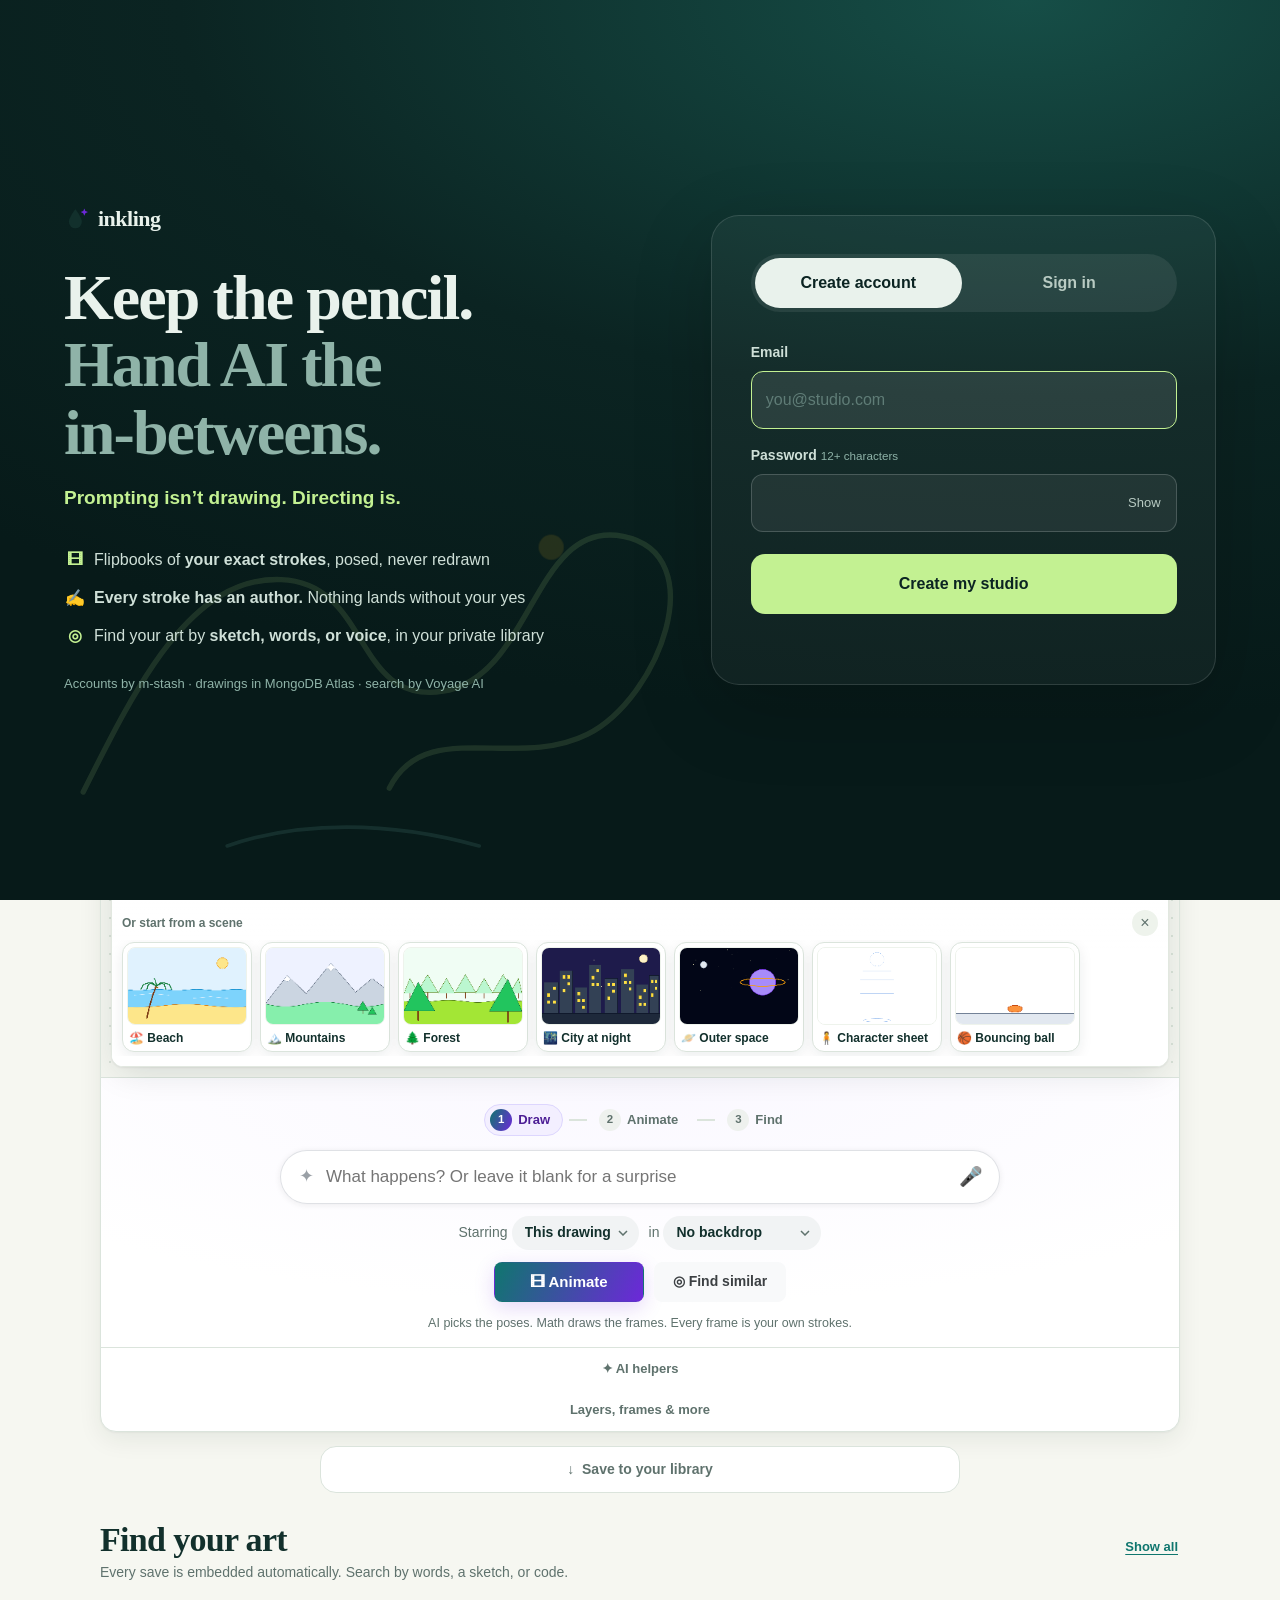
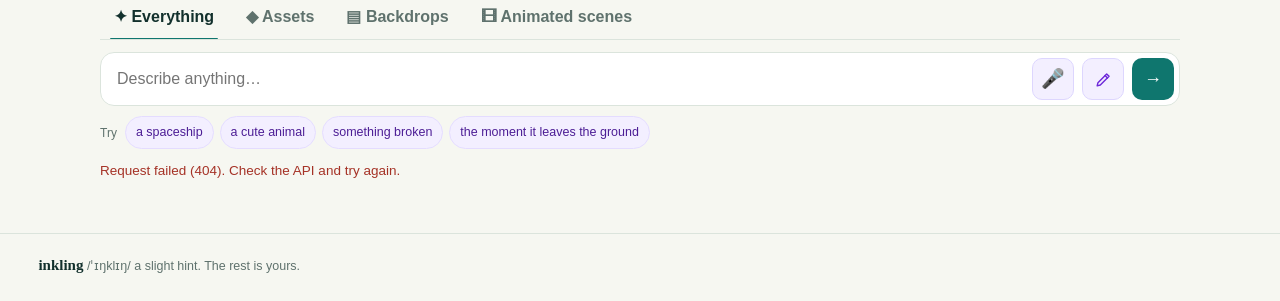
==== commit 95fb3b27: "Saving is searching: fix sketch search, say embed-on-save out loud, blog2 - Fix Find similar (sketch" ====
--- a/studio.html
+++ b/studio.html
@@ -64,7 +64,7 @@
       <button type="button" data-go="lab" style="--i:3"><span class="menu-icon">&#10216;/&#10217;</span><span><b>Lab</b><small>Your strokes as code: 3D, Processing, AI-written sketches</small></span></button>
       <button type="button" data-go="tools" style="--i:3"><span class="menu-icon">&#9636;</span><span><b>Layers &amp; frames</b><small>Layers, flipbook frames, download</small></span></button>
       <button type="button" data-go="save" data-online style="--i:4"><span class="menu-icon">&#8595;</span><span><b>Save to your library</b><small>Name it, tag it, share it</small></span></button>
-      <button type="button" data-go="find" data-online style="--i:5"><span class="menu-icon">&#9678;</span><span><b>Find your art</b><small>Search by words, voice, or a sketch</small></span></button>
+      <button type="button" data-go="find" data-online style="--i:5"><span class="menu-icon">&#9678;</span><span><b>Find your art</b><small>By words, voice, a sketch, or code</small></span></button>
       <button type="button" data-go="help" style="--i:6"><span class="menu-icon">?</span><span><b>How it works</b><small>You draw. AI assists. You decide.</small></span></button>
       <button type="button" data-go="hood" style="--i:7"><span class="menu-icon">&#9881;</span><span><b>Under the hood</b><small>Voyage AI, MongoDB Atlas, Gemini, in plain words</small></span></button>
       <button type="button" data-go="install" id="menu-install" style="--i:8" hidden><span class="menu-icon">&#128242;</span><span><b>Install Inkling</b><small>On your home screen. Draws even in airplane mode</small></span></button>
@@ -83,7 +83,7 @@
       <ul class="hero-rules" aria-label="The three rules">
         <li><button type="button" data-rule="motion" data-tip="Choreography, not replacement|Gemini picks the poses; plain math moves your actual strokes. Your line never goes through a filter.">&#127902; Choreography, not replacement</button></li>
         <li><button type="button" data-rule="author" data-tip="Every stroke has an author|AI drafts stay blue-pencil until you keep them. Lines moved by code are yours only when you sign them. The meter shows the split.">&#9997; Every stroke has an author</button></li>
-        <li><button type="button" data-rule="memory" data-tip="Your sketchbook, remembered|Draw a rough shape to find matching work in your private library. No tagging, no folders.">&#9678; Your sketchbook, remembered</button></li>
+        <li><button type="button" data-rule="memory" data-tip="Your sketchbook, remembered|Every save is embedded automatically (Voyage AI) and stored in your private Atlas library. Find it by words, a rough sketch, or code. No tagging, no folders.">&#9678; Your sketchbook, remembered</button></li>
       </ul>
     </section>
 
@@ -189,7 +189,7 @@
           <p class="nudge-fine">Just a nudge. Your hand does the rest.</p>
         </div>
         <section class="scene-maker" aria-labelledby="scene-maker-heading">
-          <h3 id="scene-maker-heading" class="sr-only">Bring it to life</h3>
+          <h3 id="scene-maker-heading" class="sr-only">Animate</h3>
           <form id="scene-direct" autocomplete="off">
             <label class="sr-only" for="scene-prompt">What happens?</label>
             <ol id="rhythm" class="rhythm" aria-label="Draw, animate, find">
@@ -304,7 +304,7 @@
 
     <section class="library" data-online aria-labelledby="library-heading">
       <div class="library-head">
-        <div><h2 id="library-heading">Find your art</h2><p class="library-sub">Search by words or a sketch.</p></div>
+        <div><h2 id="library-heading">Find your art</h2><p class="library-sub">Every save is embedded automatically. Search by words, a sketch, or code.</p></div>
         <button type="button" id="browse" class="link-button">Show all</button>
       </div>
       <div class="library-tabs" role="tablist" aria-label="Library">
@@ -315,7 +315,7 @@
         <button type="button" role="tab" id="tab-shot" data-tab="shot" aria-selected="false" hidden>&#9635; Scenes</button>
         <button type="button" role="tab" id="tab-idea" data-tab="idea" aria-selected="false" hidden>&#9998; Ideas</button>
       </div>
-      <form id="search-form" class="search-bar" role="search"><label class="sr-only" for="query">Search by describing it</label><input id="query" type="search" maxlength="500" required placeholder="Describe anything, e.g. &ldquo;a spaceship&rdquo;"><button type="button" class="voice-button" data-voice-for="query" aria-label="Speak a search" hidden>&#127908;</button><button type="button" id="search-sketch" class="search-sketch" aria-label="Search with my drawing" data-tip="Search with my drawing|What's on the canvas becomes the query. Doodle a rocket up high, find the frames where it's up high."><svg viewBox="0 0 24 24" aria-hidden="true"><path d="M4 20l4-1L19 8l-3-3L5 16z"/><path d="M14 7l3 3"/></svg></button><button class="search-go" type="submit" aria-label="Search">&#8594;</button></form>
+      <form id="search-form" class="search-bar" role="search"><label class="sr-only" for="query">Search by describing it</label><input id="query" type="search" maxlength="500" required placeholder="Describe anything&hellip;"><button type="button" class="voice-button" data-voice-for="query" aria-label="Speak a search" hidden>&#127908;</button><button type="button" id="search-sketch" class="search-sketch" aria-label="Search with my drawing" data-tip="Search with my drawing|What's on the canvas becomes the query. Doodle a rocket up high, find the frames where it's up high."><svg viewBox="0 0 24 24" aria-hidden="true"><path d="M4 20l4-1L19 8l-3-3L5 16z"/><path d="M14 7l3 3"/></svg></button><button class="search-go" type="submit" aria-label="Search">&#8594;</button></form>
       <div id="search-hints" class="search-hints" role="group" aria-label="Try a search"></div>
       <div id="asset-filters" class="filters asset-filters" role="group" aria-label="Filter assets by how they were made" hidden></div>
       <div id="frame-filters" class="filters frame-filters" hidden><label for="frame-asset">With</label><select id="frame-asset" aria-label="Only frames with this asset"><option value="">any asset</option></select></div>
--- a/studio.css
+++ b/studio.css
@@ -1445,3 +1445,6 @@
   .scene-picks select { max-width: 44vw; }
   #go-flipbook { flex: 1 1 100%; }
 }
+
+/* Library header: "Show all" stays on one line on phones. */
+#browse { white-space: nowrap; }
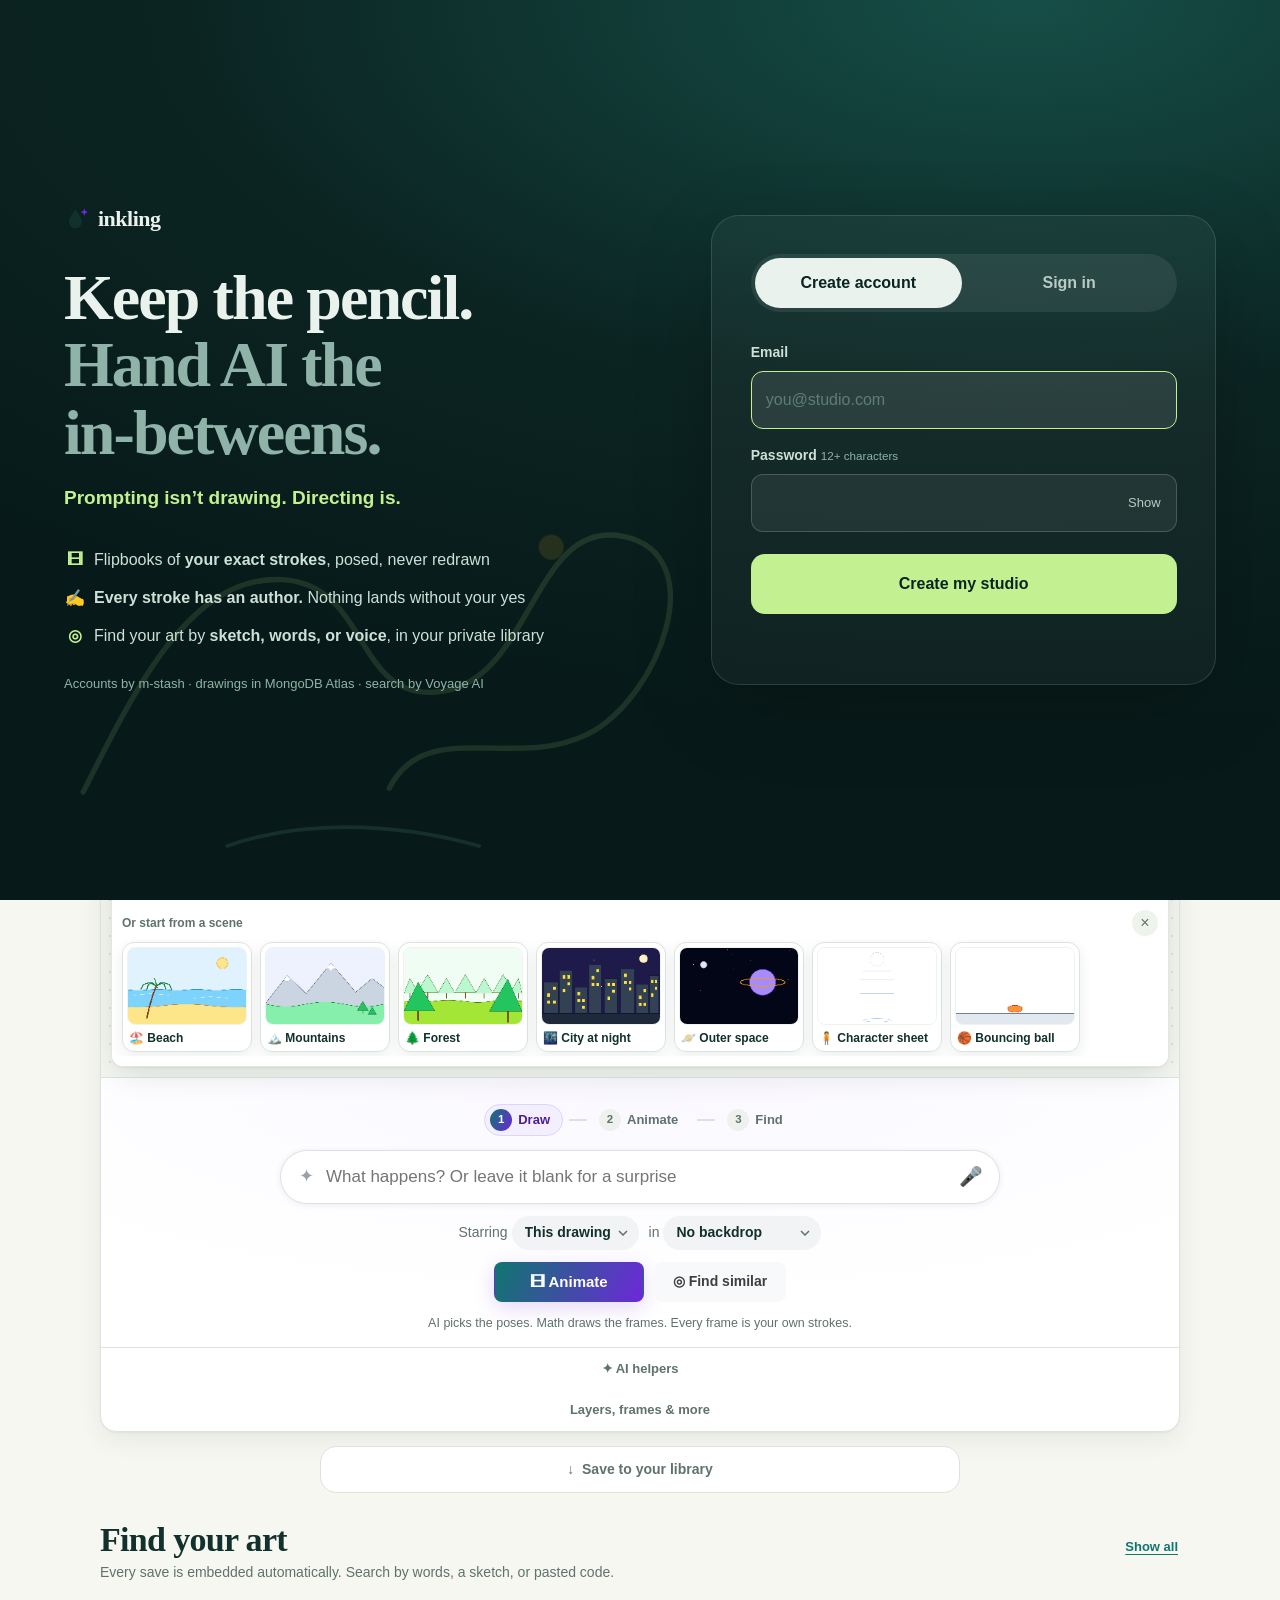
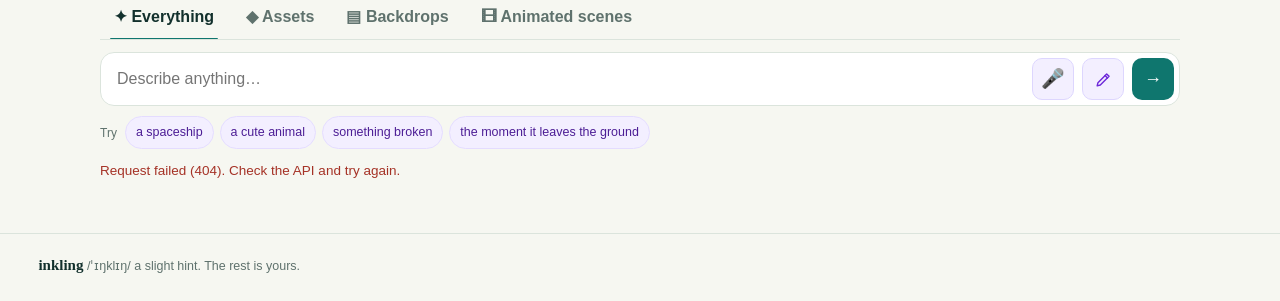
==== commit b6b443df: "Quick wins: plain-word scene names, search receipts, paste-code search, no junk assets, code on shar" ====
--- a/studio.html
+++ b/studio.html
@@ -304,7 +304,7 @@
 
     <section class="library" data-online aria-labelledby="library-heading">
       <div class="library-head">
-        <div><h2 id="library-heading">Find your art</h2><p class="library-sub">Every save is embedded automatically. Search by words, a sketch, or code.</p></div>
+        <div><h2 id="library-heading">Find your art</h2><p class="library-sub">Every save is embedded automatically. Search by words, a sketch, or pasted code.</p></div>
         <button type="button" id="browse" class="link-button">Show all</button>
       </div>
       <div class="library-tabs" role="tablist" aria-label="Library">
@@ -315,7 +315,7 @@
         <button type="button" role="tab" id="tab-shot" data-tab="shot" aria-selected="false" hidden>&#9635; Scenes</button>
         <button type="button" role="tab" id="tab-idea" data-tab="idea" aria-selected="false" hidden>&#9998; Ideas</button>
       </div>
-      <form id="search-form" class="search-bar" role="search"><label class="sr-only" for="query">Search by describing it</label><input id="query" type="search" maxlength="500" required placeholder="Describe anything&hellip;"><button type="button" class="voice-button" data-voice-for="query" aria-label="Speak a search" hidden>&#127908;</button><button type="button" id="search-sketch" class="search-sketch" aria-label="Search with my drawing" data-tip="Search with my drawing|What's on the canvas becomes the query. Doodle a rocket up high, find the frames where it's up high."><svg viewBox="0 0 24 24" aria-hidden="true"><path d="M4 20l4-1L19 8l-3-3L5 16z"/><path d="M14 7l3 3"/></svg></button><button class="search-go" type="submit" aria-label="Search">&#8594;</button></form>
+      <form id="search-form" class="search-bar" role="search"><label class="sr-only" for="query">Search by describing it</label><input id="query" type="search" maxlength="12000" required placeholder="Describe anything&hellip;"><button type="button" class="voice-button" data-voice-for="query" aria-label="Speak a search" hidden>&#127908;</button><button type="button" id="search-sketch" class="search-sketch" aria-label="Search with my drawing" data-tip="Search with my drawing|What's on the canvas becomes the query. Doodle a rocket up high, find the frames where it's up high."><svg viewBox="0 0 24 24" aria-hidden="true"><path d="M4 20l4-1L19 8l-3-3L5 16z"/><path d="M14 7l3 3"/></svg></button><button class="search-go" type="submit" aria-label="Search">&#8594;</button></form>
       <div id="search-hints" class="search-hints" role="group" aria-label="Try a search"></div>
       <div id="asset-filters" class="filters asset-filters" role="group" aria-label="Filter assets by how they were made" hidden></div>
       <div id="frame-filters" class="filters frame-filters" hidden><label for="frame-asset">With</label><select id="frame-asset" aria-label="Only frames with this asset"><option value="">any asset</option></select></div>
@@ -751,7 +751,7 @@
         <div class="lab-actions">
           <button type="button" id="lab-run" class="lab-run" data-tip="Run &middot; Cmd/Ctrl+Enter|Your edits become a new take. Runs in a sandbox with no network.">&#9654; Run</button>
           <label class="lab-frames"><span class="sr-only">Frames to bake</span><select id="lab-frames"><option value="24">24 frames &middot; 3 s</option><option value="48" selected>48 frames &middot; 6 s</option><option value="80">80 frames &middot; 10 s</option></select></label>
-          <button type="button" id="lab-similar" class="lab-run" data-online data-tip="Similar code|Voyage AI embeds this sketch and finds scenes in your library whose code (and story) is nearest. Remix any of them.">&#9678; Similar code</button>
+          <button type="button" id="lab-similar" class="lab-run" data-online data-tip="Similar code|MongoDB Atlas embeds this sketch with a Voyage code model (Automated Embedding) and finds the scenes in your library whose code is nearest. Remix any of them.">&#9678; Similar code</button>
           <button type="button" id="lab-bake" class="lab-bake" data-tip="Bake to frames|Every frame of the loop becomes editable strokes in a flipbook. Undo brings your drawing back.">&#10515; Bake to frames</button>
         </div>
         <section id="lab-sign" class="lab-sign" aria-live="polite" hidden>
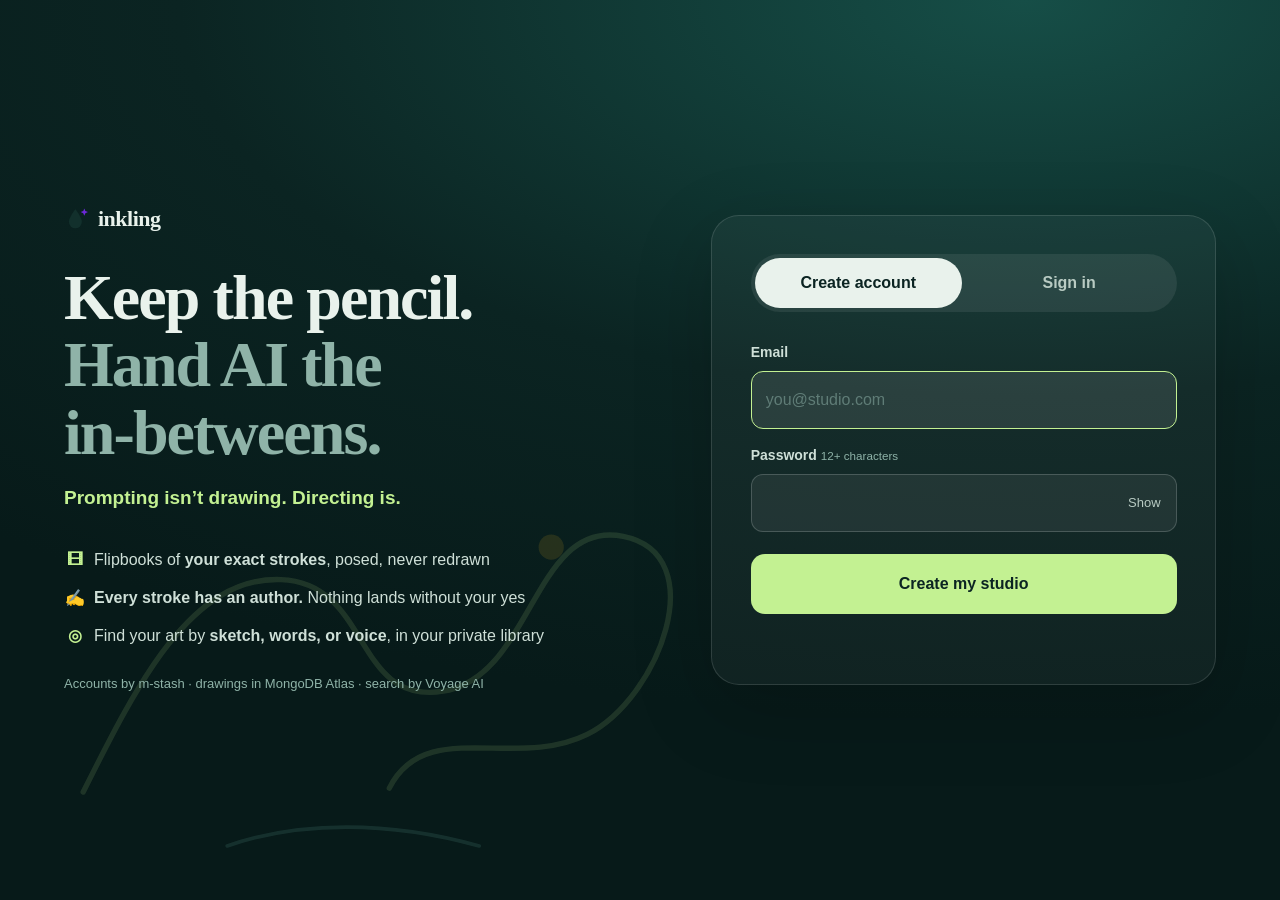
==== commit 03d820c2: "Make an asset, make shots: auto-rig, auto first take, paths, tracing, flipbooks - Home with New asse" ====
--- a/studio.html
+++ b/studio.html
@@ -32,13 +32,13 @@
   <link rel="stylesheet" href="/studio.css">
   <script src="/studio.js" defer></script>
 </head>
-<body>
+<body class="view-home">
   <header class="topbar">
     <a class="brand" href="/" aria-label="Inkling home">
       <svg class="brand-mark" viewBox="0 0 32 32" aria-hidden="true"><path d="M14 4C14 4 6 14 6 19.5a8 8 0 0 0 16 0C22 14 14 4 14 4z"/><path class="brand-spark" d="M25 3l1.3 3.2 3.2 1.3-3.2 1.3-1.3 3.2-1.3-3.2-3.2-1.3 3.2-1.3z"/></svg>
       <span class="wordmark">inkling</span>
     </a>
-    <button type="button" id="finder-open" data-online class="finder-trigger" aria-label="Search your art" aria-keyshortcuts="Meta+K Control+K /" aria-haspopup="dialog"><svg viewBox="0 0 24 24" aria-hidden="true"><circle cx="11" cy="11" r="6.5"/><path d="M16 16l4.5 4.5"/></svg><span>Search your art</span><kbd>&#8984;K</kbd></button>
+    <button type="button" id="finder-open" data-online class="finder-trigger" aria-label="Search your assets" aria-keyshortcuts="Meta+K Control+K /" aria-haspopup="dialog"><svg viewBox="0 0 24 24" aria-hidden="true"><circle cx="11" cy="11" r="6.5"/><path d="M16 16l4.5 4.5"/></svg><span>Search assets</span><kbd>&#8984;K</kbd></button>
     <span class="connection" data-tip="Your library|Saved in MongoDB Atlas. Searched by meaning with Voyage AI. AI drafts by Gemini."><span id="connection-dot" class="dot"></span><span id="connection">Connecting...</span></span>
     <button type="button" id="help-open" class="help-button" aria-label="How Inkling keeps you in control">?</button>
     <button type="button" id="account-button" data-online class="account-button" aria-label="Your account" aria-haspopup="menu" aria-expanded="false" hidden><span id="account-initial">?</span></button>
@@ -58,13 +58,11 @@
       <button type="button" id="menu-close" class="menu-close" aria-label="Close menu">&times;</button>
     </div>
     <nav class="menu-list" aria-label="Go to">
-      <button type="button" data-go="draw" style="--i:0"><span class="menu-icon">&#9999;&#65039;</span><span><b>Draw</b><small>Back to your canvas</small></span></button>
+      <button type="button" data-go="home" style="--i:0"><span class="menu-icon">&#9670;</span><span><b>Your assets</b><small>Start something new, or pick up an asset</small></span></button>
+      <button type="button" data-go="draw" style="--i:0"><span class="menu-icon">&#9999;&#65039;</span><span><b>Back to the canvas</b><small>Whatever you were making</small></span></button>
       <button type="button" data-go="starters" style="--i:1"><span class="menu-icon">&#10024;</span><span><b>Starters</b><small>A beach, outer space, a character sheet</small></span></button>
-      <button type="button" data-go="ai" data-online style="--i:2"><span class="menu-icon">&#10022;</span><span><b>AI helpers</b><small>Sketch a start, refine, fix a spot, variations</small></span></button>
-      <button type="button" data-go="lab" style="--i:3"><span class="menu-icon">&#10216;/&#10217;</span><span><b>Lab</b><small>Your strokes as code: 3D, Processing, AI-written sketches</small></span></button>
-      <button type="button" data-go="tools" style="--i:3"><span class="menu-icon">&#9636;</span><span><b>Layers &amp; frames</b><small>Layers, flipbook frames, download</small></span></button>
-      <button type="button" data-go="save" data-online style="--i:4"><span class="menu-icon">&#8595;</span><span><b>Save to your library</b><small>Name it, tag it, share it</small></span></button>
-      <button type="button" data-go="find" data-online style="--i:5"><span class="menu-icon">&#9678;</span><span><b>Find your art</b><small>By words, voice, a sketch, or code</small></span></button>
+      <button type="button" data-go="lab" style="--i:3"><span class="menu-icon">&#10216;/&#10217;</span><span><b>Lab</b><small>Your strokes as p5.js code, and AI-written sketches</small></span></button>
+      <button type="button" data-go="find" data-online style="--i:5"><span class="menu-icon">&#9678;</span><span><b>Search assets</b><small>By words, voice, or a sketch</small></span></button>
       <button type="button" data-go="help" style="--i:6"><span class="menu-icon">?</span><span><b>How it works</b><small>You draw. AI assists. You decide.</small></span></button>
       <button type="button" data-go="hood" style="--i:7"><span class="menu-icon">&#9881;</span><span><b>Under the hood</b><small>Voyage AI, MongoDB Atlas, Gemini, in plain words</small></span></button>
       <button type="button" data-go="install" id="menu-install" style="--i:8" hidden><span class="menu-icon">&#128242;</span><span><b>Install Inkling</b><small>On your home screen. Draws even in airplane mode</small></span></button>
@@ -80,30 +78,66 @@
     <section class="hero">
       <h1>Keep the pencil. <span>Hand AI the <i class="nb">in-betweens.</i></span></h1>
       <p class="hero-sub">You draw the moments that matter. AI handles everything in between.</p>
-      <ul class="hero-rules" aria-label="The three rules">
-        <li><button type="button" data-rule="motion" data-tip="Choreography, not replacement|Gemini picks the poses; plain math moves your actual strokes. Your line never goes through a filter.">&#127902; Choreography, not replacement</button></li>
-        <li><button type="button" data-rule="author" data-tip="Every stroke has an author|AI drafts stay blue-pencil until you keep them. Lines moved by code are yours only when you sign them. The meter shows the split.">&#9997; Every stroke has an author</button></li>
-        <li><button type="button" data-rule="memory" data-tip="Your sketchbook, remembered|Every save is embedded automatically (Voyage AI) and stored in your private Atlas library. Find it by words, a rough sketch, or code. No tagging, no folders.">&#9678; Your sketchbook, remembered</button></li>
-      </ul>
+    </section>
+
+    <section class="launcher" aria-label="Start something">
+      <button type="button" id="new-asset" class="launch-tile"><span class="launch-icon" aria-hidden="true">&#9999;&#65039;</span><b>+ New asset</b><small>A character or prop, in 2D. Rough is fine.</small></button>
+      <button type="button" id="new-backdrop" class="launch-tile"><span class="launch-icon" aria-hidden="true">&#127748;</span><b>+ New backdrop</b><small>Where your shots happen. Start from a scene, or draw your own.</small></button>
+    </section>
+
+    <section class="library" data-online aria-labelledby="library-heading">
+      <div class="library-head">
+        <div><h2 id="library-heading">Your assets</h2><p class="library-sub">Open one to see its shots, or tap &#12336; New shot to make another.</p></div>
+        <button type="button" id="browse" class="link-button">Show all</button>
+      </div>
+      <div class="library-tabs" role="tablist" aria-label="Library" hidden>
+        <button type="button" role="tab" id="tab-all" data-tab="all" aria-selected="true">&#10022; Everything</button>
+        <button type="button" role="tab" id="tab-asset" data-tab="asset" aria-selected="false">&#9670; Assets</button>
+        <button type="button" role="tab" id="tab-backdrop" data-tab="backdrop" aria-selected="false">&#9636; Backdrops</button>
+        <button type="button" role="tab" id="tab-frame" data-tab="frame" aria-selected="false">&#127902; Animated scenes</button>
+        <button type="button" role="tab" id="tab-shot" data-tab="shot" aria-selected="false" hidden>&#9635; Scenes</button>
+        <button type="button" role="tab" id="tab-idea" data-tab="idea" aria-selected="false" hidden>&#9998; Ideas</button>
+      </div>
+      <form id="search-form" class="search-bar" role="search"><label class="sr-only" for="query">Search by describing it</label><input id="query" type="search" maxlength="12000" required placeholder="Describe an asset&hellip;"><button type="button" class="voice-button" data-voice-for="query" aria-label="Speak a search" hidden>&#127908;</button><button type="button" id="search-sketch" class="search-sketch" aria-label="Search with my drawing" data-tip="Search with my drawing|What's on the canvas becomes the query. Doodle a rocket, find your rockets."><svg viewBox="0 0 24 24" aria-hidden="true"><path d="M4 20l4-1L19 8l-3-3L5 16z"/><path d="M14 7l3 3"/></svg></button><button class="search-go" type="submit" aria-label="Search">&#8594;</button></form>
+      <div id="search-hints" class="search-hints" role="group" aria-label="Try a search"></div>
+      <div id="asset-filters" class="filters asset-filters" role="group" aria-label="Filter assets by how they were made" hidden></div>
+      <div id="frame-filters" class="filters frame-filters" hidden><label for="frame-asset">With</label><select id="frame-asset" aria-label="Only frames with this asset"><option value="">any asset</option></select></div>
+      <div id="tag-filters" class="filters" role="group" aria-label="Filter by tag" hidden></div>
+      <div id="status-filters" class="filters" role="group" aria-label="Filter scenes by status" hidden></div>
+      <p id="library-status" class="status" role="status" aria-live="polite">Loading...</p>
+      <div id="results" class="results"></div>
     </section>
 
     <section class="studio" aria-labelledby="canvas-heading">
       <h2 id="canvas-heading" class="sr-only">Canvas</h2>
+      <nav class="crumbs" aria-label="Where you are"><button type="button" id="go-home" class="crumb-home">&larr; Assets</button><span id="crumb-trail" class="crumb-trail"></span>
+        <span id="make-from" class="make-from" hidden>
+          <button type="button" id="from-image" class="pill" data-tip="From an image|Any PNG or JPG (a scan, a photo of your sketchbook, an AI picture) becomes editable strokes, right here in your browser.">&#10514; From an image</button>
+          <input type="file" id="image-file" accept="image/png,image/jpeg,image/webp" hidden>
+          <button type="button" id="make-picture" class="pill ai-pill" data-online data-tip="Generate|Say what it is. AI draws clean line art, and the studio traces it into strokes you can refine, rig, and animate.">&#10022; Generate</button>
+        </span></nav>
+      <form id="picture-form" class="picture-form" data-online hidden autocomplete="off">
+        <label class="sr-only" for="picture-prompt">What should AI draw?</label>
+        <input id="picture-prompt" maxlength="300" minlength="3" required enterkeyhint="go" placeholder="What is it? e.g. &ldquo;a little fox in a red scarf&rdquo;">
+        <button type="submit" id="picture-go" class="pill primary">&#10022; Draw it</button>
+        <button type="button" id="picture-cancel" class="pill ghost" aria-label="Cancel">&times;</button>
+      </form>
       <div class="canvas-card">
         <div class="toolbar" role="toolbar" aria-label="Drawing tools">
           <div class="tools" role="group" aria-label="Tool">
             <button type="button" class="tool" data-tool="pen" aria-pressed="true" aria-label="Pen" data-tip="Pen &middot; B|Pressure-sensitive with a stylus."><svg viewBox="0 0 24 24" aria-hidden="true"><path d="M4 20l4-1L19 8l-3-3L5 16z"/><path d="M14 7l3 3"/></svg></button>
             <button type="button" class="tool" data-tool="eraser" aria-pressed="false" aria-label="Eraser" data-tip="Eraser &middot; E|Only erases the selected layer."><svg viewBox="0 0 24 24" aria-hidden="true"><path d="M3 16l9-9 6 6-6 6H7z"/><path d="M8 11l6 6M13 19h8"/></svg></button>
+            <button type="button" class="tool" data-tool="move" aria-pressed="false" aria-label="Select and move" data-tip="Select &amp; move &middot; V|Tap anything you drew or placed to grab it. Drag to move; pull the corner to resize."><svg viewBox="0 0 24 24" aria-hidden="true"><path d="M12 3v18M3 12h18M12 3l-3 3M12 3l3 3M12 21l-3-3M12 21l3-3M3 12l3-3M3 12l3 3M21 12l-3-3M21 12l-3 3"/></svg></button>
+            <button type="button" class="tool path-tool" data-tool="path" aria-pressed="false" aria-label="Path: drag something along a trail" data-tip="Path &middot; T|Drag from something you drew: it travels your trail for 10 seconds. One path per layer. Plain math, no AI."><svg viewBox="0 0 24 24" aria-hidden="true"><circle cx="5" cy="18" r="2"/><path d="M7 17c3-1 3-6 6-7s4 3 7-3" stroke-dasharray="3 2.4"/><path d="M17 6l3 1-1 3"/></svg></button>
+            <button type="button" id="refine-now" class="tool refine-tool" data-online aria-label="Refine with AI" data-tip="Refine &middot; one tap|AI cleans up your rough lines and keeps your pose, style, and colors. Keep drawing while it works; nothing changes until you keep it.">&#10022;</button>
             <button type="button" class="tool" data-tool="line" aria-pressed="false" aria-label="Line" data-tip="Line &middot; L|Shift snaps to 45&deg;."><svg viewBox="0 0 24 24" aria-hidden="true"><path d="M5 19L19 5"/></svg></button>
             <button type="button" class="tool" data-tool="rect" aria-pressed="false" aria-label="Rectangle" data-tip="Rectangle &middot; R|Shift for a square."><svg viewBox="0 0 24 24" aria-hidden="true"><rect x="4" y="6" width="16" height="12" rx="1"/></svg></button>
             <button type="button" class="tool" data-tool="ellipse" aria-pressed="false" aria-label="Ellipse" data-tip="Ellipse &middot; O|Shift for a circle."><svg viewBox="0 0 24 24" aria-hidden="true"><ellipse cx="12" cy="12" rx="8" ry="6"/></svg></button>
-            <button type="button" class="tool" data-tool="move" aria-pressed="false" aria-label="Select and move" data-tip="Select &amp; move &middot; V|Tap anything you drew or placed to grab it. Drag to move; pull the corner to resize."><svg viewBox="0 0 24 24" aria-hidden="true"><path d="M12 3v18M3 12h18M12 3l-3 3M12 3l3 3M12 21l-3-3M12 21l3-3M3 12l3-3M3 12l3 3M21 12l-3-3M21 12l-3 3"/></svg></button>
             <button type="button" class="tool stamp-tool" data-tool="stamp" aria-pressed="false" aria-expanded="false" aria-controls="kit" aria-label="Shapes and brushes" data-tip="Shapes &amp; brushes &middot; K|Stars, leaves, clouds, figures, and your own art as a brush. Tap to stamp, drag to scatter."><canvas id="stamp-icon" width="48" height="48" aria-hidden="true"></canvas></button>
-            <button type="button" class="tool spark-tool" data-online data-tool="spark" aria-pressed="false" aria-label="Fix a spot with AI" data-tip="Fix a spot &middot; S|Box a stuck spot (an eye, a hand). AI suggests a few strokes. You accept or skip.">&#10022;</button>
           </div>
           <div class="history" role="group" aria-label="History"><button type="button" id="undo" class="icon-button" disabled aria-label="Undo" data-tip="Undo &middot; Cmd/Ctrl+Z">&#8630;</button><button type="button" id="redo" class="icon-button" disabled aria-label="Redo" data-tip="Redo &middot; Shift+Cmd/Ctrl+Z">&#8631;</button></div>
           <button type="button" id="focus-toggle" class="focus-button" aria-label="Focus mode" aria-pressed="false" data-tip="Focus &middot; F|Full-screen canvas for finger and pencil. Esc to leave."><svg viewBox="0 0 24 24" aria-hidden="true"><path d="M4 9V4h5M20 9V4h-5M4 15v5h5M20 15v5h-5"/></svg><span>Focus</span></button>
-          <button type="button" id="lab-open" class="focus-button lab-button" aria-label="Open the Lab" data-tip="Lab &middot; L|Your strokes as code: 3D, presets, and AI-written p5.js you can read and edit. Bake it back into frames."><svg viewBox="0 0 24 24" aria-hidden="true"><path d="M8 7l-5 5 5 5M16 7l5 5-5 5M13.5 4l-3 16"/></svg><span>Lab</span></button>
+          <button type="button" id="lab-open" hidden class="focus-button lab-button" aria-label="Open the Lab" data-tip="Lab &middot; L|Your strokes as code: 3D, presets, and AI-written p5.js you can read and edit. Bake it back into frames."><svg viewBox="0 0 24 24" aria-hidden="true"><path d="M8 7l-5 5 5 5M16 7l5 5-5 5M13.5 4l-3 16"/></svg><span>Lab</span></button>
           <div class="toolbar-row">
             <div class="swatches" id="swatches" role="group" aria-label="Ink colors">
               <button type="button" class="ink-dot" data-color="#123b38" aria-label="Ink" aria-pressed="true" style="--c:#123b38"></button>
@@ -129,7 +163,7 @@
             <canvas id="drawing" width="1000" height="650" aria-label="Drawing canvas. Draw with a pen, finger, or mouse.">Your browser needs canvas support to draw.</canvas>
             <canvas id="overlay" width="1000" height="650" aria-hidden="true"></canvas>
             <div id="brush-cursor" class="brush-cursor" aria-hidden="true" hidden></div>
-            <button type="button" id="wand" class="wand-fab" aria-label="Magic wand: a nudge to get going" data-tip="Magic wand &middot; W|Stuck, or just starting? A playful prompt, a creative rule, a timer. Your hand does the rest.">&#129668;</button>
+            <button type="button" id="wand" hidden class="wand-fab" aria-label="Magic wand: a nudge to get going" data-tip="Magic wand &middot; W|Stuck, or just starting? A playful prompt, a creative rule, a timer. Your hand does the rest.">&#129668;</button>
             <div id="flow-banner" class="flow-banner" role="status" hidden><span id="flow-text"></span><b id="flow-clock"></b><span id="flow-actions" class="flow-actions"></span><button type="button" id="flow-stop" aria-label="Stop the flow timer">&times;</button><i id="flow-bar" aria-hidden="true"></i></div>
             <p class="rotate-hint" aria-hidden="true">&#10227; Turn your phone sideways for a bigger page</p>
             <button type="button" id="authorship" class="authorship" hidden data-tip="Who made this|Strokes by your hand vs. AI drafts you accepted. Tap for the full breakdown."></button>
@@ -188,40 +222,15 @@
           </div>
           <p class="nudge-fine">Just a nudge. Your hand does the rest.</p>
         </div>
-        <section class="scene-maker" aria-labelledby="scene-maker-heading">
-          <h3 id="scene-maker-heading" class="sr-only">Animate</h3>
-          <form id="scene-direct" autocomplete="off">
-            <label class="sr-only" for="scene-prompt">What happens?</label>
-            <ol id="rhythm" class="rhythm" aria-label="Draw, animate, find">
-              <li><button type="button" data-step="draw" data-tip="Draw|Pen, finger, or stylus. Or start from a scene."><b>1</b>Draw</button></li>
-              <li><button type="button" data-step="animate" data-tip="Animate|Say what happens. AI picks the poses; math draws the frames."><b>2</b>Animate</button></li>
-              <li><button type="button" data-step="find" data-tip="Find|Search your art by words, a sketch, or code. Voyage AI + MongoDB Atlas."><b>3</b>Find</button></li>
-            </ol>
-            <div id="scene-who" class="scene-who" role="group" aria-label="Who your words reach" hidden></div>
-            <div class="scene-pill">
-              <span class="scene-spark" aria-hidden="true">&#10022;</span>
-              <input id="scene-prompt" maxlength="300" enterkeyhint="go" placeholder="What happens? Or leave it blank for a surprise">
-              <button type="button" class="voice-button" data-voice-for="scene-prompt" aria-label="Speak it" hidden>&#127908;</button>
-            </div>
-            <p id="scene-read" class="scene-read" aria-live="polite" hidden></p>
-            <div id="takes" class="takes" role="group" aria-label="Takes" hidden></div>
-            <div id="scene-fx" class="scene-fx" role="group" aria-label="Instant changes, no AI" hidden></div>
-            <div id="scene-picks" class="scene-picks">
-              <label><span>Starring</span><select id="scene-star"><option value="">This drawing</option></select></label>
-              <label><span>in</span><select id="scene-backdrop" aria-label="Backdrop" aria-describedby="backdrop-status"><option value="">No backdrop</option></select></label>
-            </div>
-            <div class="scene-actions">
-              <button type="submit" id="dock-animate" class="scene-go primary" hidden>&#10022; Change it</button>
-              <button type="submit" id="go-flipbook" class="scene-go primary" data-style="art" data-tip="Animate · Enter|A flipbook of your exact strokes: AI picks the poses, math draws the frames, nothing is redrawn.">&#127902; Animate</button>
-              <button type="button" id="dock-similar" data-online class="scene-go" data-tip="Find similar|Your drawing is the search, or type words above. Voyage AI embeddings in MongoDB Atlas.">&#9678; Find similar</button>
-            </div>
-            <p id="scene-style-note" class="scene-style-note">AI picks the poses. Math draws the frames. Every frame is your own strokes.</p>
-            <p id="pipeline" class="pipeline" role="status" aria-live="polite" hidden><span id="pipeline-title"></span> <button type="button" id="pipeline-close" class="link-button" aria-label="Hide status">&times;</button></p>
-            <p id="drawing-status" class="status" role="status" aria-live="polite"></p>
-            <span id="backdrop-status" class="status" role="status" aria-live="polite"></span>
-          </form>
-        </section>
-        <details id="ai-tools" data-online class="ai-tools">
+        <div id="shot-bar" class="shot-bar" hidden>
+          <p id="shot-hint" class="shot-hint"></p>
+          <label class="shot-backdrop"><span>Backdrop</span><select id="scene-backdrop" aria-label="Backdrop" aria-describedby="backdrop-status"><option value="">No backdrop</option></select></label>
+          <div id="takes" class="takes" role="group" aria-label="Takes" hidden></div>
+          <div id="scene-fx" class="scene-fx" role="group" aria-label="Instant changes, no AI" hidden></div>
+        </div>
+        <p id="drawing-status" class="status studio-status" role="status" aria-live="polite"></p>
+        <span id="backdrop-status" class="status" role="status" aria-live="polite"></span>
+        <details id="ai-tools" data-online class="ai-tools" hidden>
           <summary>&#10022; AI helpers</summary>
           <form id="ai-bar" class="ai-bar" autocomplete="off">
             <div class="ai-modes" role="radiogroup" aria-label="What should AI do?">
@@ -241,12 +250,12 @@
             <p id="ai-hint" class="ai-hint"></p>
           </form>
         </details>
-        <details class="advanced-tools" id="advanced-tools">
+        <details class="advanced-tools" id="advanced-tools" hidden>
         <summary>Layers, frames &amp; more</summary>
         <div class="frames" id="frames">
           <button type="button" id="frame-play" class="frame-play" aria-label="Play" data-tip="Play &middot; Space|Flip through your frames. Tap the canvas to stop." hidden>&#9654;</button>
           <ol id="frame-list" class="frame-list" aria-label="Frames"></ol>
-          <button type="button" id="animate-open" class="frame-add direct-open" data-tip="Direct it yourself|Pick who moves, add a backdrop or other assets, read the director's pitches, write your own direction, or use a free quick move.">&#127916; Direct&hellip;</button>
+          <button type="button" id="animate-open" hidden class="frame-add direct-open" data-tip="Direct it yourself|Pick who moves, add a backdrop or other assets, read the director's pitches, write your own direction, or use a free quick move.">&#127916; Direct&hellip;</button>
           <button type="button" id="explain-open" class="frame-add explain-open" hidden data-tip="How it moves|Keyframes, in-betweens, and spacing: how this shot works, on your own drawing.">&#9670; How</button>
           <button type="button" id="frame-add" class="frame-add" data-tip="New frame &middot; N|Copies this frame, like tracing on a lightbox. Change what moves. , and . step through frames.">+ Frame</button>
           <span id="frame-tools" class="frame-tools" hidden>
@@ -255,27 +264,27 @@
             <button type="button" id="frame-delete" class="icon-button" aria-label="Delete this frame" data-tip="Delete this frame|Undo brings it back.">&#128465;</button>
           </span>
         </div>
-        <div class="canvas-foot"><span>Finger, stylus, or mouse. Stylus pressure works.</span><span class="foot-actions"><button type="button" id="starters-open" class="link-button" data-tip="Starters|Beach, mountains, a character sheet, a bouncing ball... Skip the blank page.">&#10024; Starters</button><button type="button" id="breakdown-open" class="link-button" data-tip="Breakdown|Take this canvas apart: frame by frame, layer by layer, asset by asset, and who made what.">&#128269; Breakdown</button><button type="button" id="download" class="link-button">Download PNG</button></span></div>
+        <div class="canvas-foot"><span>Finger, stylus, or mouse. Stylus pressure works.</span><span class="foot-actions"><button type="button" id="starters-open" class="link-button" data-tip="Starters|Beach, mountains, a character sheet, a bouncing ball... Skip the blank page.">&#10024; Starters</button><button type="button" id="breakdown-open" hidden class="link-button" data-tip="Breakdown|Take this canvas apart: frame by frame, layer by layer, asset by asset, and who made what.">&#128269; Breakdown</button><button type="button" id="download" class="link-button">Download PNG</button></span></div>
         </details>
       </div>
 
       <p class="offline-save" data-offline>&#9992; <b>Kept on this device.</b> No signal needed: your drawing survives a reload. It goes to your library when you&rsquo;re back online.</p>
-      <details id="save-card" data-online class="save-card">
+      <details id="save-card" data-online class="save-card" open>
         <summary id="save-heading">Save to your library</summary>
-        <div class="kind-switch" role="radiogroup" aria-label="Save as">
+        <div class="kind-switch" role="radiogroup" aria-label="Save as" hidden>
           <button type="button" role="radio" data-kind="asset" aria-checked="true">&#9670; Asset</button>
-          <button type="button" role="radio" data-kind="shot" aria-checked="false">&#9635; Scene</button>
+          <button type="button" role="radio" data-kind="shot" aria-checked="false">&#127902; Shot</button>
           <button type="button" role="radio" data-kind="idea" aria-checked="false" hidden>&#9998; Idea</button>
         </div>
         <p id="kind-hint" class="kind-hint"></p>
         <form id="save-form">
-          <label for="title" id="title-label">Name</label><input id="title" maxlength="80" required>
+          <label for="title" id="title-label">Name</label><input id="title" maxlength="80" placeholder="Leave blank: AI names it">
           <div class="kind-fields" data-for="asset">
             <label for="asset-type">Type</label>
             <select id="asset-type"><option value="character">Character</option><option value="prop" selected>Prop</option><option value="environment">Backdrop</option><option value="fx">Effect</option><option value="other">Other</option></select>
           </div>
           <div class="kind-fields" data-for="shot" hidden>
-            <details class="more-fields">
+            <details class="more-fields" hidden>
               <summary>Scene details <span>(optional)</span></summary>
             <div class="field-row">
               <div><label for="shot-project">Project</label><input id="shot-project" maxlength="40" value="demo" pattern="[A-Za-z0-9][A-Za-z0-9_.\-]*" title="Letters, numbers, _ . - (no spaces)"></div>
@@ -289,9 +298,10 @@
             <p id="shot-links" class="shot-links"></p>
           </div>
           <details class="more-fields">
-            <summary>Notes &amp; tags <span>(optional)</span></summary>
-            <label for="description">Notes</label><textarea id="description" rows="2" maxlength="2000" placeholder="Anything worth remembering"></textarea>
-            <div class="tag-label"><label for="tag-input">Tags</label><button type="button" id="suggest-tags" class="link-button" data-tip="Suggest tags|AI looks at your drawing and suggests a few. Left empty, it tags on save.">&#10022; Suggest</button></div>
+            <summary>Description &amp; tags <span>(auto)</span></summary>
+            <div class="tag-label"><label for="description">Description</label><button type="button" id="suggest-tags" class="link-button" data-tip="Write them now|AI looks at your drawing and writes a description and tags. Left blank, it writes them on save.">&#10022; Write them</button></div>
+            <textarea id="description" rows="2" maxlength="2000" placeholder="Leave blank: AI describes it on save, so you can find it by words"></textarea>
+            <div class="tag-label"><label for="tag-input">Tags</label></div>
             <div class="tag-editor"><span id="tag-chips" class="chips"></span><input id="tag-input" maxlength="30" autocomplete="off" placeholder="add a tag"></div>
           </details>
           <button class="save-button" id="save" type="submit"><span id="save-label">Save asset</span></button>
@@ -302,112 +312,54 @@
       </details>
     </section>
 
-    <section class="library" data-online aria-labelledby="library-heading">
-      <div class="library-head">
-        <div><h2 id="library-heading">Find your art</h2><p class="library-sub">Every save is embedded automatically. Search by words, a sketch, or pasted code.</p></div>
-        <button type="button" id="browse" class="link-button">Show all</button>
-      </div>
-      <div class="library-tabs" role="tablist" aria-label="Library">
-        <button type="button" role="tab" id="tab-all" data-tab="all" aria-selected="true">&#10022; Everything</button>
-        <button type="button" role="tab" id="tab-asset" data-tab="asset" aria-selected="false">&#9670; Assets</button>
-        <button type="button" role="tab" id="tab-backdrop" data-tab="backdrop" aria-selected="false">&#9636; Backdrops</button>
-        <button type="button" role="tab" id="tab-frame" data-tab="frame" aria-selected="false">&#127902; Animated scenes</button>
-        <button type="button" role="tab" id="tab-shot" data-tab="shot" aria-selected="false" hidden>&#9635; Scenes</button>
-        <button type="button" role="tab" id="tab-idea" data-tab="idea" aria-selected="false" hidden>&#9998; Ideas</button>
-      </div>
-      <form id="search-form" class="search-bar" role="search"><label class="sr-only" for="query">Search by describing it</label><input id="query" type="search" maxlength="12000" required placeholder="Describe anything&hellip;"><button type="button" class="voice-button" data-voice-for="query" aria-label="Speak a search" hidden>&#127908;</button><button type="button" id="search-sketch" class="search-sketch" aria-label="Search with my drawing" data-tip="Search with my drawing|What's on the canvas becomes the query. Doodle a rocket up high, find the frames where it's up high."><svg viewBox="0 0 24 24" aria-hidden="true"><path d="M4 20l4-1L19 8l-3-3L5 16z"/><path d="M14 7l3 3"/></svg></button><button class="search-go" type="submit" aria-label="Search">&#8594;</button></form>
-      <div id="search-hints" class="search-hints" role="group" aria-label="Try a search"></div>
-      <div id="asset-filters" class="filters asset-filters" role="group" aria-label="Filter assets by how they were made" hidden></div>
-      <div id="frame-filters" class="filters frame-filters" hidden><label for="frame-asset">With</label><select id="frame-asset" aria-label="Only frames with this asset"><option value="">any asset</option></select></div>
-      <div id="tag-filters" class="filters" role="group" aria-label="Filter by tag" hidden></div>
-      <div id="status-filters" class="filters" role="group" aria-label="Filter scenes by status" hidden></div>
-      <p id="library-status" class="status" role="status" aria-live="polite">Loading...</p>
-      <div id="results" class="results"></div>
-    </section>
-
-    <dialog id="where-used" class="sheet" aria-labelledby="wu-title">
+
+    <dialog id="where-used" class="sheet asset-page" aria-labelledby="wu-title">
       <div class="sheet-head">
         <img id="wu-thumb" alt="">
-        <div><p class="eyebrow">Where is it used?</p><h2 id="wu-title">Asset</h2><p id="wu-sub" class="muted"></p>
-          <p class="wu-head-actions"><button type="button" id="wu-vary" class="mini ai-mini" data-tip="Variations|Plan lookalikes from it. AI edits its strokes; you keep and finish them.">&#10022; Variations</button><button type="button" id="wu-breakdown" class="mini" data-tip="Breakdown|Its layers, who made which strokes, and its full history.">&#128269; Breakdown</button></p></div>
+        <div><p class="eyebrow">&#9670; Asset</p><h2 id="wu-title">Asset</h2><p id="wu-sub" class="muted"></p>
+          <p id="wu-about" class="asset-page-about"></p>
+          <p id="wu-tags" class="asset-page-tags"></p>
+          <p class="wu-head-actions">
+            <button type="button" id="wu-animate" class="mini primary-mini" data-tip="New shot|A fresh 10-second shot starring it, with the Path tool ready: drag it along a trail.">&#12336; New shot</button>
+            <button type="button" id="wu-edit" class="mini" data-tip="Edit|Opens it on the canvas. Saving makes a new version; shots using older ones get flagged.">&#9999;&#65039; Edit</button>
+            <button type="button" id="wu-refine" data-online class="mini ai-mini" data-tip="Refine with AI|Opens it with AI suggestions. Rough lines get cleaner; your pose and style stay. You keep or skip.">&#10022; Refine</button>
+            <button type="button" id="wu-place" class="mini" data-tip="Place|Drops it into the shot on your canvas, linked: it always knows where it&rsquo;s used.">&#9670; Place</button>
+            <button type="button" id="wu-vary" data-online class="mini ai-mini" data-tip="Variations|Plan lookalikes from it. AI edits its strokes; you keep and finish them.">&#10022; Variations</button>
+            <button type="button" id="wu-breakdown" class="mini" data-tip="Breakdown|Its layers, who made which strokes, and its full history.">&#128269; Breakdown</button>
+          </p></div>
         <button type="button" id="wu-close" class="close" aria-label="Close">&times;</button>
       </div>
-      <div class="wu-summary" id="wu-summary" aria-live="polite"></div>
-      <form id="wu-filters" class="wu-filters">
-        <label>Scenes <select id="wu-status"><option value="open" selected>Not approved yet</option><option value="">All</option><option value="todo">To do</option><option value="in_progress">In progress</option><option value="review">In review</option><option value="approved">Approved</option></select></label>
-        <label>Project <input id="wu-project" maxlength="40" placeholder="all" pattern="[A-Za-z0-9][A-Za-z0-9_.\-]*" title="Letters, numbers, _ . -"></label>
-        <label>Sequence <input id="wu-sequence" maxlength="40" placeholder="all" pattern="[A-Za-z0-9][A-Za-z0-9_.\-]*" title="Letters, numbers, _ . -"></label>
-        <button type="submit" class="pill">Apply</button>
-      </form>
       <p id="wu-status-line" class="status" role="status" aria-live="polite"></p>
 
       <section class="wu-group" aria-labelledby="wu-linked-title">
         <div class="wu-group-head">
-          <h3 id="wu-linked-title">&#128279; Used in <span id="wu-linked-count"></span></h3>
+          <h3 id="wu-linked-title">&#127902; Shots <span id="wu-linked-count"></span></h3>
           <button type="button" id="wu-update-all" class="pill primary" hidden></button>
         </div>
-        <p class="wu-explain">Scenes where you placed <b class="wu-name">it</b>. Like a shortcut to the original: when you redraw it, outdated scenes update in one tap.</p>
+        <form id="wu-search" class="asset-page-search" role="search" autocomplete="off">
+          <label class="sr-only" for="wu-q">Search its shots</label>
+          <input id="wu-q" type="search" maxlength="500" enterkeyhint="search" placeholder="Search its shots: &ldquo;on the beach&rdquo;, &ldquo;flying away&rdquo;&hellip;">
+          <button type="submit" class="search-go" aria-label="Search its shots">&#8594;</button>
+        </form>
         <div id="wu-linked" class="wu-grid"></div>
       </section>
 
-      <section class="wu-group" aria-labelledby="wu-similar-title">
-        <div class="wu-group-head"><h3 id="wu-similar-title">&#128064; Looks like it <span id="wu-similar-count"></span></h3></div>
-        <p class="wu-explain">Scenes with something that looks like <b class="wu-name">it</b>, but isn't linked. Like a reverse image search. Example: someone redrew the rocket in blue.</p>
-        <div id="wu-similar" class="wu-grid"></div>
-      </section>
-
-      <section class="wu-group" aria-labelledby="wu-family-title">
-        <div class="wu-group-head"><h3 id="wu-family-title">&#127793; Family <span id="wu-family-count"></span></h3></div>
-        <p class="wu-explain">Its original and its variations. Exact lineage, recorded when they were made, like a family tree.</p>
-        <div id="wu-family" class="wu-grid"></div>
-      </section>
-
-      <section class="wu-group" aria-labelledby="wu-assets-title">
-        <div class="wu-group-head"><h3 id="wu-assets-title">&#129516; Similar assets <span id="wu-assets-count"></span></h3></div>
-        <p class="wu-explain">Other assets that look like <b class="wu-name">it</b>. Spot duplicates before your library splits in two.</p>
-        <div id="wu-assets" class="wu-grid"></div>
-      </section>
-    </dialog>
-
-    <dialog id="animate-sheet" class="sheet animate-sheet" aria-labelledby="animate-title">
-      <div class="sheet-head"><div><p class="eyebrow">&#127916; Animate</p><h2 id="animate-title">Make it move</h2><p class="muted">Up to 10 seconds, 8 frames a second. AI picks the poses (keyframes); the in-betweens are math. It moves <b>your</b> drawing and never redraws it. Every frame stays editable.</p></div><button type="button" id="animate-close" class="close" aria-label="Close">&times;</button></div>
-      <section class="anim-step">
-        <h3><span class="anim-num">1</span> The cast</h3>
-        <div id="anim-subjects" class="anim-chips" role="group" aria-label="Layers that move"></div>
-        <details class="anim-add" id="anim-add">
-          <summary>+ Add an asset or a backdrop</summary>
-          <p class="anim-label">Backdrop <small>where it happens</small></p>
-          <div id="anim-backdrops" class="anim-chips"></div>
-          <p class="anim-label">&#9670; Your assets <small>tap to drop one in</small></p>
-          <p id="anim-cast-note" class="anim-cast-note"></p>
-          <div id="anim-assets" class="anim-assets"></div>
-        </details>
-      </section>
-      <section class="anim-step">
-        <h3><span class="anim-num">2</span> Direct it <small>the director looks at your scene and pitches shots</small></h3>
-        <div id="anim-ideas" class="anim-ideas" aria-live="polite"></div>
-        <button type="button" id="anim-more" class="link-button anim-more" data-tip="New ideas|Another pitch from the director (one AI call).">&#8635; New ideas</button>
-        <form id="anim-ai" class="anim-ai" autocomplete="off">
-          <span class="ai-spark" aria-hidden="true">&#10022;</span>
-          <label class="sr-only" for="anim-prompt">Describe the motion</label>
-          <input id="anim-prompt" maxlength="300" placeholder="Or write your own: who moves, where, and what they do">
-          <button type="button" class="voice-button" data-voice-for="anim-prompt" aria-label="Speak animation direction" hidden>&#127908;</button>
-          <button type="submit" id="anim-go" class="ai-go" aria-label="Choreograph with AI">&#8594;</button>
-        </form>
-      </section>
-      <section class="anim-step anim-length">
-        <h3><span class="anim-num">3</span> How long?</h3>
-        <div class="segmented" role="radiogroup" aria-label="Length">
-          <button type="button" role="radio" data-seconds="3" aria-checked="false">3 s</button>
-          <button type="button" role="radio" data-seconds="5" aria-checked="false">5 s</button>
-          <button type="button" role="radio" data-seconds="10" aria-checked="true">10 s &middot; 80 frames</button>
-        </div>
-      </section>
-      <details class="anim-step anim-quick">
-        <summary><h3>&#9889; Quick moves <small>free, instant, 2&ndash;3 s, no AI</small></h3></summary>
-        <div id="anim-presets" class="anim-presets"></div>
+      <details class="asset-page-more" id="wu-more">
+        <summary>More like it <small>look-alikes in other shots, its family, similar assets</small></summary>
+        <section class="wu-group" aria-labelledby="wu-similar-title">
+          <div class="wu-group-head"><h3 id="wu-similar-title">&#128064; Looks like it <span id="wu-similar-count"></span></h3></div>
+          <p class="wu-explain">Shots with something that looks like <b class="wu-name">it</b>, but isn't linked. Confirm one and it joins its shots.</p>
+          <div id="wu-similar" class="wu-grid"></div>
+        </section>
+        <section class="wu-group" aria-labelledby="wu-family-title">
+          <div class="wu-group-head"><h3 id="wu-family-title">&#127793; Family <span id="wu-family-count"></span></h3></div>
+          <div id="wu-family" class="wu-grid"></div>
+        </section>
+        <section class="wu-group" aria-labelledby="wu-assets-title">
+          <div class="wu-group-head"><h3 id="wu-assets-title">&#129516; Similar assets <span id="wu-assets-count"></span></h3></div>
+          <div id="wu-assets" class="wu-grid"></div>
+        </section>
       </details>
-      <p id="anim-status" class="muted" role="status" aria-live="polite"></p>
     </dialog>
 
     <dialog id="share-sheet" class="sheet share-sheet" aria-labelledby="share-title">
@@ -580,9 +532,9 @@
     <dialog id="help" class="sheet" aria-labelledby="help-title">
       <div class="sheet-head"><div><p class="eyebrow">How Inkling keeps you in control</p><h2 id="help-title">You draw. AI assists. You decide.</h2><p class="muted">Every AI step is a draft: compare it, keep it, or toss it. Your lines are never the price of admission.</p></div><button type="button" id="help-close" class="close" aria-label="Close">&times;</button></div>
       <ol class="help-flow">
-        <li><b>&#9999;&#65039; Draw it once</b><span>A character, prop, or backdrop. It&rsquo;s saved as strokes, not pixels, and tagged so you can find it later.</span><i>&ldquo;Red Rocket&rdquo;</i></li>
-        <li><b>&#127902; Direct it</b><span>Aim at a layer and say what happens. Gemini picks the poses; math draws the frames. Every animation is saved as p5.js code you can open.</span><i>&ldquo;make it snow&rdquo;</i></li>
-        <li><b>&#9678; Find it again</b><span>Your drawing is the search. Voyage AI and MongoDB Atlas find look-alikes in your private library.</span><i>&ldquo;a rocket in the sky&rdquo;</i></li>
+        <li><b>&#9999;&#65039; Draw an asset</b><span>Rough is fine: one tap of &#10022; Refine cleans it up and keeps your style. On save, AI describes and tags it so you can find it by words.</span><i>&ldquo;Red Rocket&rdquo;</i></li>
+        <li><b>&#12336; Move it</b><span>Pick &#12336; Path and drag it along a trail with your finger, one path per layer, or say what happens. Every shot is at least 10 seconds, and saved as p5.js code.</span><i>&ldquo;make it snow&rdquo;</i></li>
+        <li><b>&#9678; Find it again</b><span>Search your assets by words or a sketch. Open one to browse and search every shot it stars in.</span><i>&ldquo;a rocket in the sky&rdquo;</i></li>
       </ol>
       <h3 class="help-sub flow-keys">Stay in flow</h3>
       <dl class="shortcuts">
@@ -592,7 +544,7 @@
         <div><dt><kbd>&#8984;C</kbd> <kbd>&#8984;V</kbd> <kbd>&#8984;D</kbd></dt><dd>Copy, paste, duplicate a layer</dd></div>
         <div><dt><kbd>&#8984;Z</kbd> <kbd>&#8679;&#8984;Z</kbd></dt><dd>Undo, redo</dd></div>
         <div><dt><kbd>F</kbd></dt><dd>Focus: full-screen paper</dd></div>
-        <div><dt><kbd>W</kbd></dt><dd>Magic wand: a nudge to get going</dd></div>
+        <div><dt><kbd>T</kbd></dt><dd>Path: drag a layer along a trail</dd></div>
         <div><dt><kbd>A</kbd></dt><dd>Flipbook it</dd></div>
         <div><dt><kbd>L</kbd></dt><dd>Open the Lab (your strokes as code)</dd></div>
         <div><dt><kbd>&larr;</kbd> <kbd>&rarr;</kbd> <kbd>&#9166;</kbd> <kbd>Esc</kbd></dt><dd>Flip takes, keep one, discard</dd></div>
@@ -604,16 +556,17 @@
         <div><dt>&#9670; Asset</dt><dd>A rubber stamp. Draw once, use anywhere.</dd></div>
         <div><dt>&#128396; Stamp brush</dt><dd>Any layer or asset becomes a brush. Your art, multiplied. No AI involved.</dd></div>
         <div><dt>&#9997; Your hand</dt><dd>The meter on the canvas: how much is yours vs. AI drafts you accepted.</dd></div>
-        <div><dt>&#9635; Scene</dt><dd>One shot of your film, with a status and an artist.</dd></div>
+        <div><dt>&#127902; Shot</dt><dd>One shot of your film, at least 10 seconds. It shows up on the page of every asset in it.</dd></div>
+        <div><dt>&#12336; Path</dt><dd>Drag a layer along a trail with your finger: the trail becomes its keyframes. Steady or at your pace; it can turn with the trail.</dd></div>
         <div><dt>&#9636; Layer</dt><dd>Tracing paper. Draw on one without touching the rest.</dd></div>
         <div><dt>&#10022; AI sketch</dt><dd>Blue-pencil roughs. Trace them, tweak them, or toss them.</dd></div>
-        <div><dt>&#128279; Used in</dt><dd>A shortcut to the original. Updates in one tap.</dd></div>
+        <div><dt>&#9670; Asset page</dt><dd>Tap any asset: its AI description and tags, and every shot it stars in, searchable.</dd></div>
         <div><dt>&#128064; Looks like it</dt><dd>Reverse image search across scenes.</dd></div>
         <div><dt>&#129516; Similar assets</dt><dd>Near-duplicates in your library.</dd></div>
         <div><dt>&#127902; Flipbook</dt><dd>In-betweening without redrawing: your exact strokes, posed in motion. Saved as the p5.js code that draws it.</dd></div>
         <div><dt>&#9636; All frames</dt><dd>In an animation, hide, move, resize, add, or delete a layer once: every frame follows.</dd></div>
         <div><dt>&#10022; Talk to</dt><dd>Aim your words at one layer or a few. Everyone else keeps their motion.</dd></div>
-        <div><dt>&#10216;/&#10217; Lab</dt><dd>Your strokes as numbers: 3D, Processing-style code, AI-written sketches you can read. Bake it back to frames.</dd></div>
+        <div><dt>&#10216;/&#10217; Lab</dt><dd>Your strokes as numbers: p5.js code and AI-written sketches you can read. Bake it back to frames.</dd></div>
         <div><dt>&#9997; Sign it</dt><dd>Lines the code only moved are still yours: sign them at bake time and they count as your hand.</dd></div>
         <div><dt>&#9678; Similar code</dt><dd>Voyage embeds every animation&rsquo;s code. Find scenes that move alike, and remix them.</dd></div>
         <div><dt>&#9992;&#65039; Offline</dt><dd>Install it, then draw in airplane mode. Your drawing is kept on this device; AI and search wait for the signal.</dd></div>
@@ -623,18 +576,18 @@
         <div><dt>&#9998; Process</dt><dd>Every stroke keeps its order and time. Replay any drawing, or save the replay as a video.</dd></div>
         <div><dt>&#128221; Audit trail</dt><dd>Every AI step you took or skipped, saved with the asset. Nothing is a black box.</dd></div>
         <div><dt>&#127902; Frames</dt><dd>A flipbook. Each new frame copies the last; change only what moves.</dd></div>
-        <div><dt>&#128269; Find</dt><dd>Search pictures and words together: describe it, or sketch it.</dd></div>
+        <div><dt>&#128269; Find</dt><dd>Search your assets by words or a sketch. Each one is described and tagged by AI on save.</dd></div>
         <div><dt>&#128269; Breakdown</dt><dd>Take a scene apart: frames, layers, assets, and who made what.</dd></div>
       </dl>
       </details>
       <div class="help-foot"><button type="button" id="help-hood" class="pill primary">&#9881; Under the hood</button><button type="button" id="help-demo" class="pill">See an example</button></div>
     </dialog>
 
-    <dialog id="finder" class="finder" aria-label="Search your art">
+    <dialog id="finder" class="finder" aria-label="Search your assets">
       <form id="finder-form" class="finder-bar" role="search" autocomplete="off">
         <svg viewBox="0 0 24 24" aria-hidden="true"><circle cx="11" cy="11" r="6.5"/><path d="M16 16l4.5 4.5"/></svg>
-        <label class="sr-only" for="finder-q">Search your art</label>
-        <input id="finder-q" type="search" enterkeyhint="search" placeholder="Search by meaning: &ldquo;a cute animal&rdquo;, &ldquo;something flying&rdquo;&hellip;">
+        <label class="sr-only" for="finder-q">Search your assets</label>
+        <input id="finder-q" type="search" enterkeyhint="search" placeholder="Search your assets: &ldquo;a cute animal&rdquo;, &ldquo;something flying&rdquo;&hellip;">
         <button type="button" class="voice-button" data-voice-for="finder-q" aria-label="Speak a search" hidden>&#127908;</button>
         <button type="button" id="finder-sketch" class="finder-sketch" data-tip="Search with my drawing|What's on the canvas becomes the search.">&#9999;&#65039;<span> My drawing</span></button>
         <button type="button" id="finder-close" class="finder-close" aria-label="Close search">Esc</button>
@@ -691,7 +644,7 @@
       <section class="hood-card">
         <div>
           <h3>&#127811; MongoDB Atlas: your private shelf</h3>
-          <p>Every drawing, version, flipbook frame, and its coordinates live together in one database. <b>Atlas Vector Search</b> finds the nearest neighbors on the map, filtered to <b>your</b> library only, so one artist&rsquo;s search can never see another&rsquo;s art. Ask &ldquo;the moment the rocket leaves the ground&rdquo; and it can land on the exact frame.</p>
+          <p>Every drawing, version, flipbook frame, and its coordinates live together in one database. <b>Atlas Vector Search</b> finds the nearest neighbors on the map, filtered to <b>your</b> library only, so one artist&rsquo;s search can never see another&rsquo;s art. Ask for &ldquo;something that flies&rdquo; and it finds the bird you never called a bird.</p>
         </div>
         <ul class="hood-points">
           <li>&#128274; Private to your account</li>
--- a/studio.css
+++ b/studio.css
@@ -168,7 +168,7 @@
 .save-card > summary:hover { color: var(--ink); }
 .save-card[open] > summary { margin-bottom: 12px; border-bottom: 1px solid var(--line); color: var(--ink); }
 .save-card[open] > :not(summary) { animation: rise .35s var(--ease) both; }
-.kind-switch { display: grid; grid-template-columns: repeat(3, 1fr); gap: 3px; padding: 3px; border-radius: 12px; background: #e9efe6; }
+.kind-switch { display: grid; grid-auto-flow: column; grid-auto-columns: 1fr; gap: 3px; padding: 3px; border-radius: 12px; background: #e9efe6; }
 .kind-switch button { min-height: 40px; border: 0; border-radius: 9px; background: none; color: var(--muted); font-weight: 650; font-size: 14px; }
 .kind-switch button[aria-checked="true"] { background: white; color: var(--ink); box-shadow: 0 1px 3px #0b242222; }
 .kind-hint { margin: 10px 0 14px; font-size: 13px; color: var(--muted); min-height: 2.6em; }
@@ -1448,3 +1448,64 @@
 
 /* Library header: "Show all" stays on one line on phones. */
 #browse { white-space: nowrap; }
+
+/* ---------------------------------------------------------------- the simpler studio: paths, one-tap refine, asset pages */
+[hidden] { display: none !important; }
+.tool.path-tool { color: var(--violet); }
+.tool.path-tool[aria-pressed="true"] { background: var(--violet); color: white; }
+.tool.refine-tool { color: var(--violet); font-size: 17px; }
+.tool.refine-tool:hover { background: var(--violet-soft); }
+#drawing.path-mode { cursor: crosshair; }
+
+.asset-page .sheet-head img { width: 132px; }
+.asset-page-about { margin: 8px 0 0; max-width: 56ch; font-size: 14px; line-height: 1.45; color: var(--ink); }
+.asset-page-tags { display: flex; flex-wrap: wrap; gap: 4px; margin: 8px 0 0; }
+.asset-page-tag { padding: 2px 9px; border-radius: 999px; background: var(--green-soft); color: var(--green); font-size: 12px; font-weight: 650; }
+.asset-page-search { display: flex; gap: 8px; margin: 4px 0 12px; padding: 4px 4px 4px 14px; border: 1px solid var(--line); border-radius: 14px; background: white; transition: border-color .2s, box-shadow .2s; }
+.asset-page-search:focus-within { border-color: var(--green); box-shadow: 0 0 0 3px #0f766e1f; }
+.asset-page-search input { flex: 1; min-width: 0; border: 0; background: none; font-size: 16px; outline: none; }
+.asset-page-search .search-go { width: 38px; height: 38px; }
+.asset-page-more { margin-top: 10px; border-top: 1px solid var(--line); padding-top: 10px; }
+.asset-page-more > summary { cursor: pointer; font-weight: 700; font-size: 14px; color: var(--muted); }
+.asset-page-more > summary small { font-weight: 500; margin-left: 6px; }
+.asset-page .wu-card .why { margin: 4px 0 0; font-size: 12.5px; line-height: 1.4; color: var(--muted); }
+
+.asset-card .asset-card-about { display: -webkit-box; -webkit-line-clamp: 2; line-clamp: 2; -webkit-box-orient: vertical; overflow: hidden; color: var(--ink); }
+.asset-card-tags { color: var(--green); }
+
+/* ---------------------------------------------------------------- home (start something, your assets) and the studio */
+body.view-home .studio, body.view-studio .hero, body.view-studio .launcher, body.view-studio .library { display: none !important; }
+body.view-studio main { padding-top: 14px; }
+.launcher { display: grid; grid-template-columns: repeat(2, minmax(0, 1fr)); gap: 14px; width: 100%; max-width: 1080px; margin: 4px auto 0; animation: rise .6s .1s var(--ease) both; }
+.launch-tile { display: grid; justify-items: start; gap: 4px; min-height: 124px; padding: 18px 20px; border: 1.5px dashed #b9cdbf; border-radius: var(--radius); background: var(--card); text-align: left; cursor: pointer; transition: border-color .2s, box-shadow .2s, transform .2s var(--spring); }
+.launch-tile:hover, .launch-tile:focus-visible { border-color: var(--green); border-style: solid; box-shadow: var(--shadow); transform: translateY(-2px); }
+.launch-tile b { font: 600 clamp(20px, 3vw, 26px)/1.1 Georgia, serif; color: var(--ink); }
+.launch-tile small { color: var(--muted); font-size: 13.5px; }
+.launch-icon { font-size: 26px; line-height: 1; }
+@media (max-width: 520px) { .launcher { grid-template-columns: 1fr; } .launch-tile { min-height: 0; } }
+
+.crumbs { display: flex; flex-wrap: wrap; align-items: center; gap: 6px 10px; min-height: 34px; }
+.crumb-home { padding: 6px 12px; border: 1px solid var(--line); border-radius: 999px; background: var(--card); color: var(--muted); font-weight: 650; font-size: 13.5px; }
+.crumb-home:hover { color: var(--ink); border-color: #b9cdbf; }
+.crumb-trail { display: flex; flex-wrap: wrap; align-items: center; gap: 6px; font-size: 15px; }
+.crumb-link { padding: 0; border: 0; background: none; color: var(--green); font-weight: 700; font-size: 15px; cursor: pointer; }
+.crumb-link:hover { text-decoration: underline; }
+.crumb-sep { color: var(--muted); }
+.crumb-here { font-weight: 700; }
+
+.shot-bar { display: flex; flex-wrap: wrap; align-items: center; gap: 8px 14px; padding: 10px 14px; border-top: 1px solid var(--line); }
+.shot-hint { flex: 1 1 260px; margin: 0; color: var(--muted); font-size: 14px; }
+.shot-backdrop { display: inline-flex; align-items: center; gap: 8px; font-size: 13px; font-weight: 650; color: var(--muted); }
+.shot-backdrop select { min-height: 34px; padding: 0 10px; border: 1px solid var(--line); border-radius: 999px; background: white; font-size: 13.5px; }
+.shot-bar .takes, .shot-bar .scene-fx { flex: 1 1 100%; }
+.studio-status { margin: 0; padding: 0 14px 12px; }
+#authorship { display: none !important; }
+body:not(.making-backdrop) .starter-strip { display: none !important; }
+.gait-chips { display: inline-flex; gap: 2px; padding: 2px; border-radius: 999px; background: #ffffff14; }
+.tray .gait-chips button { min-height: 30px; padding: 0 10px; background: none; }
+.tray .gait-chips button.on { background: #fff; color: #12302c; }
+.make-from { display: inline-flex; gap: 6px; margin-left: auto; }
+.make-from .pill { min-height: 34px; }
+.ai-pill { border-color: #ddd6fe; background: var(--violet-soft); color: #5b21b6; }
+.picture-form { display: flex; gap: 8px; align-items: center; padding: 8px; border: 1px solid #ddd6fe; border-radius: 14px; background: var(--violet-soft); }
+.picture-form input { flex: 1; min-width: 0; min-height: 38px; padding: 0 12px; border: 1px solid #ddd6fe; border-radius: 10px; font-size: 15px; }
